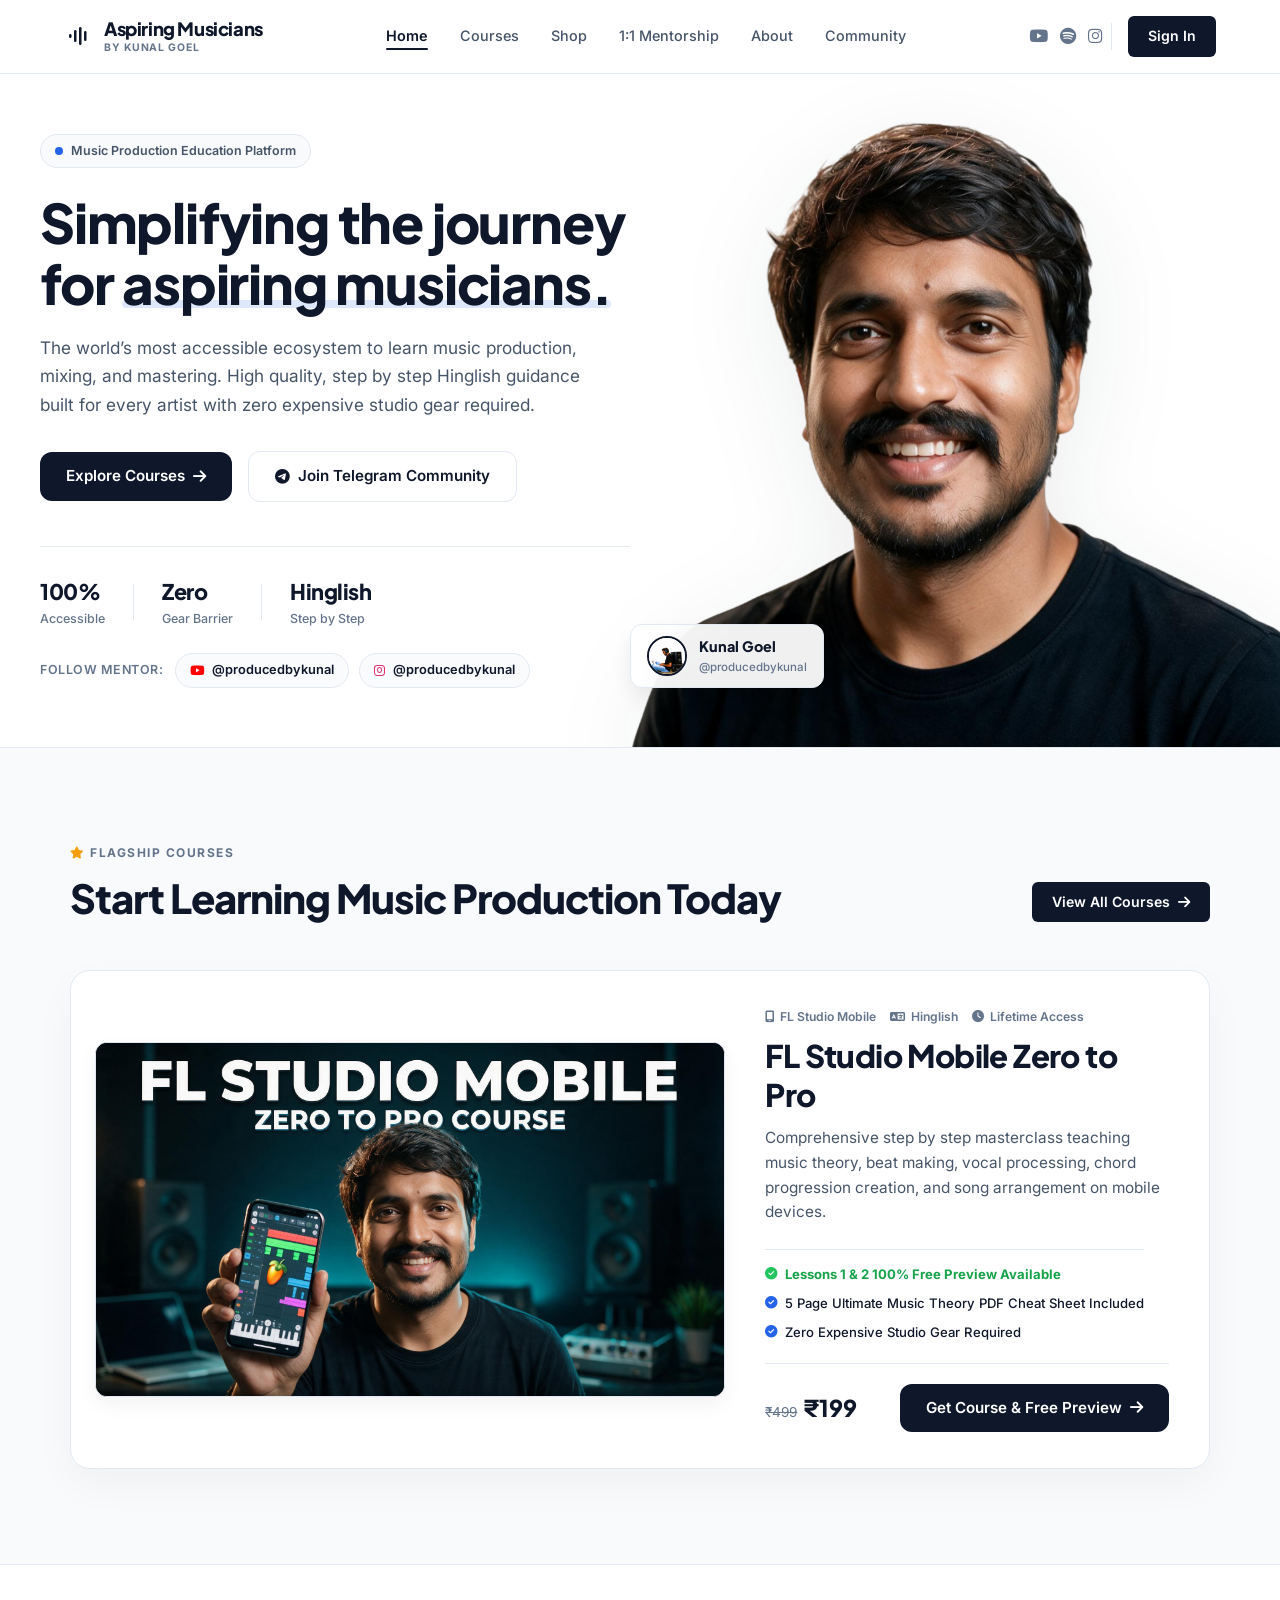
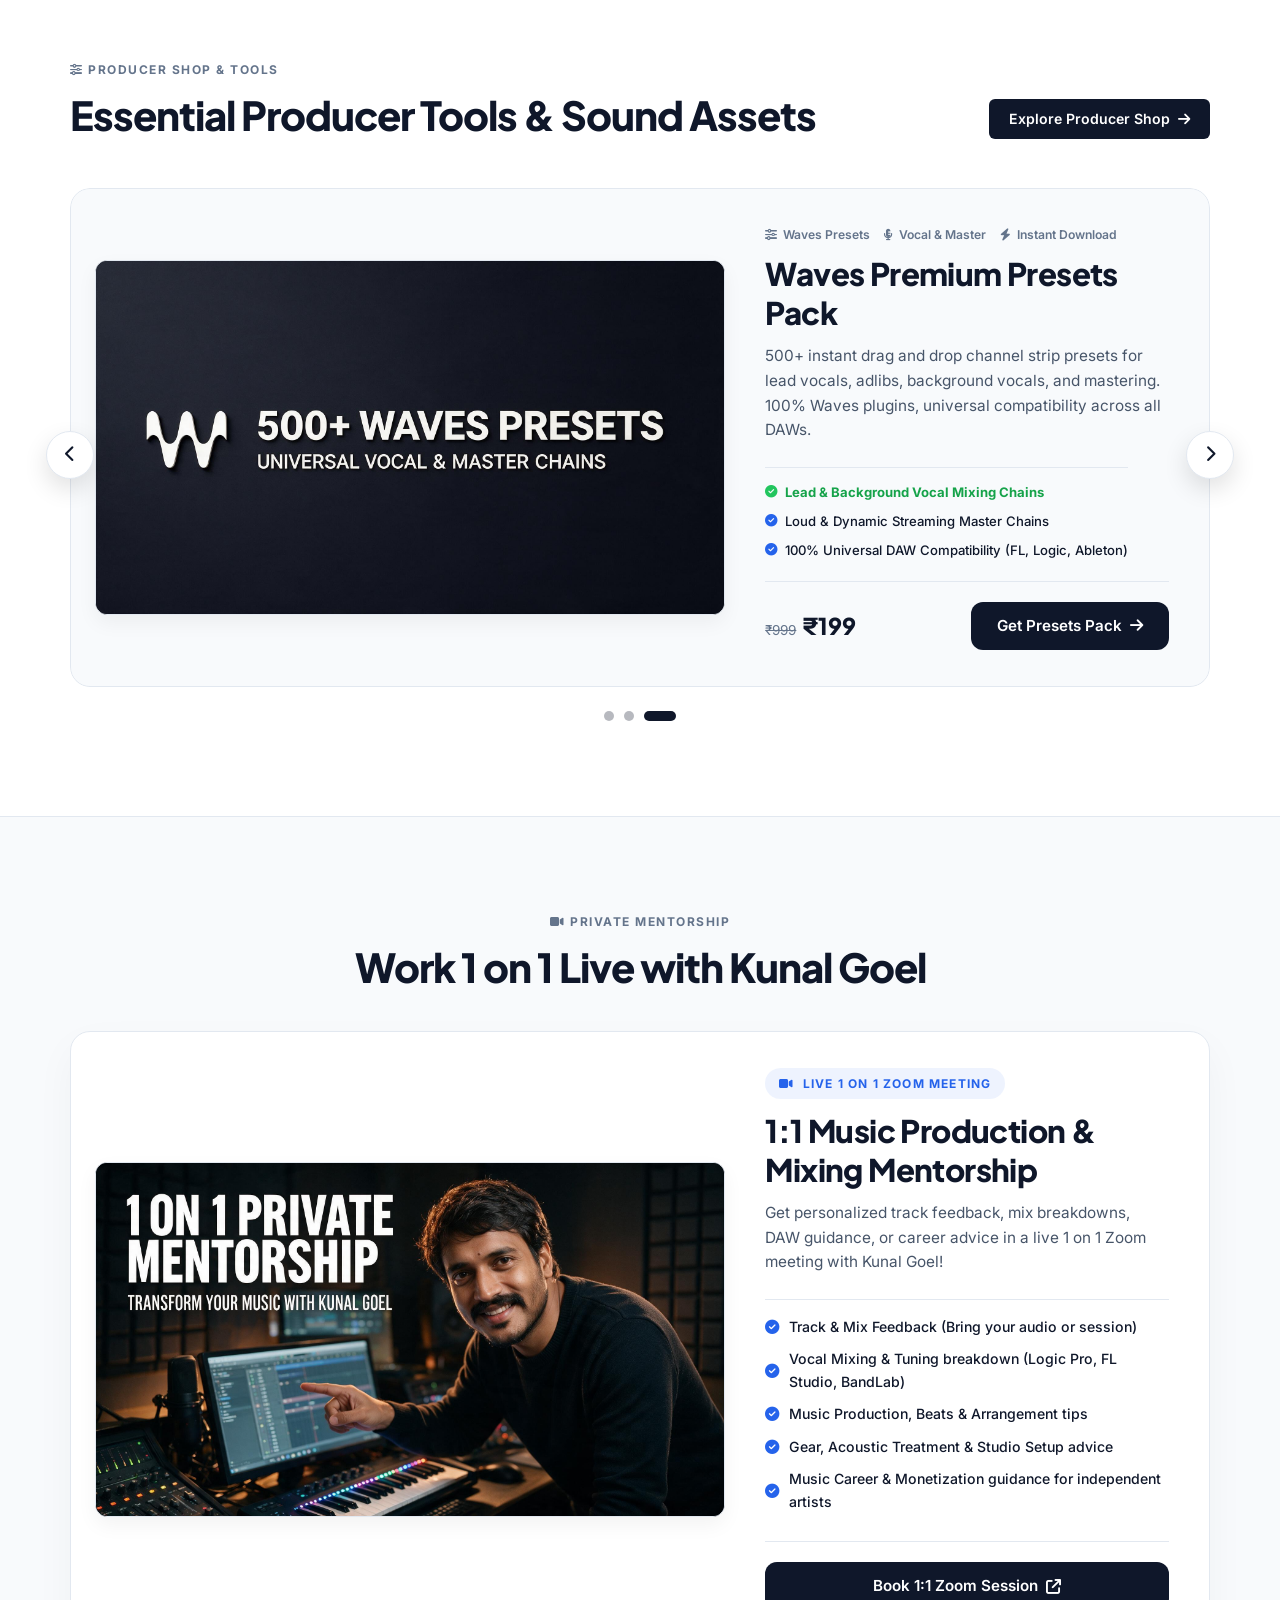
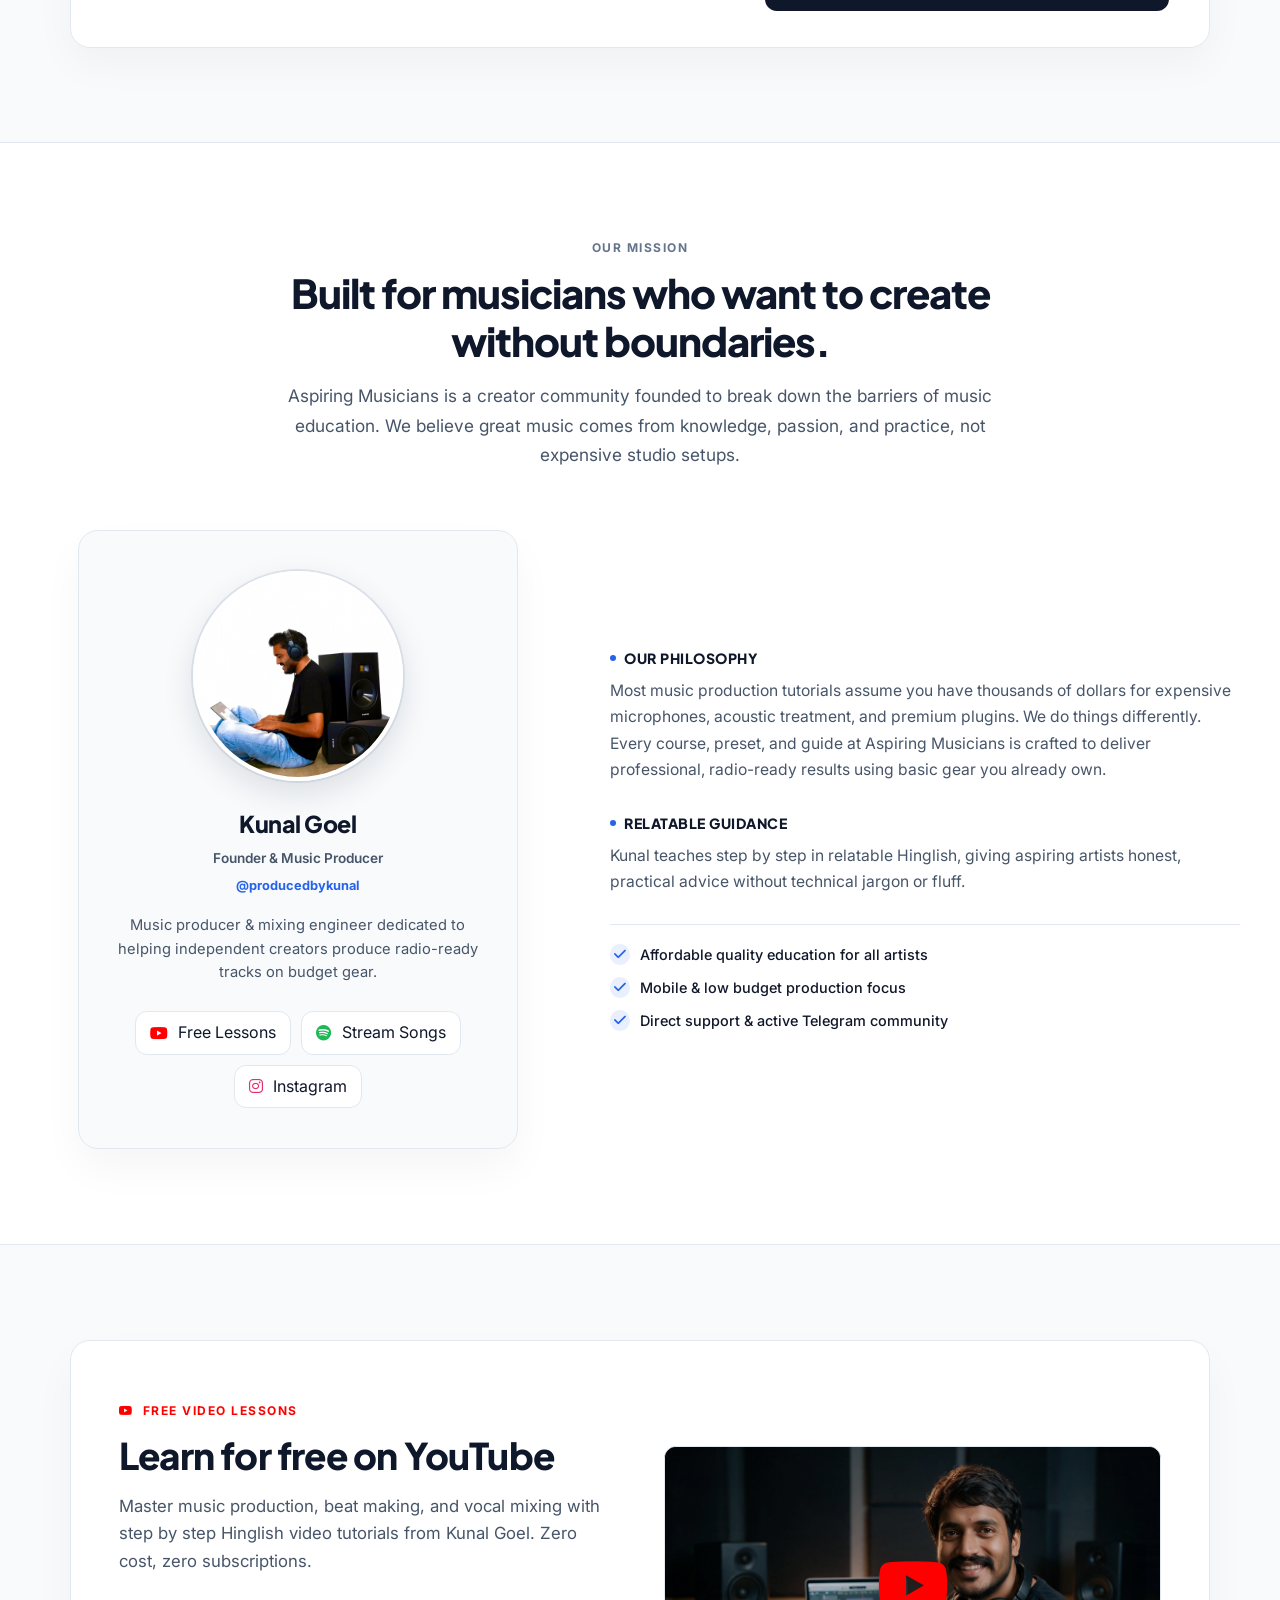
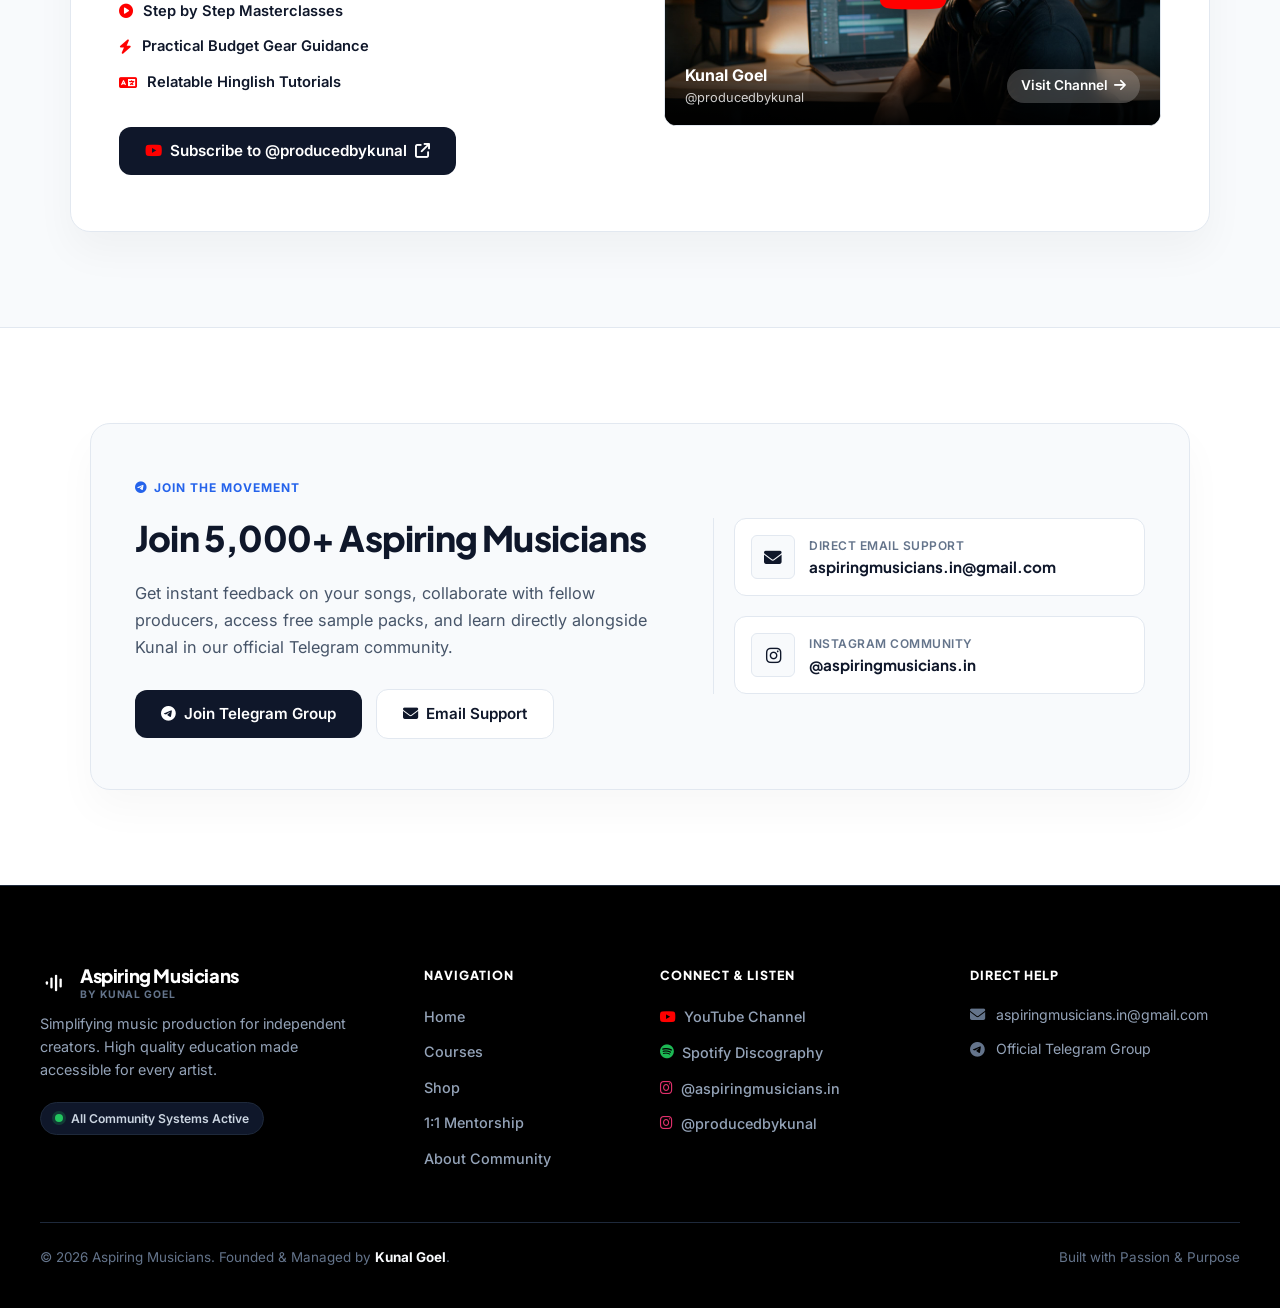
==== index.html @ 44fa461f "Onboarded new 3D digital product box cover for Logic Pro Premium Presets Pack" ====
<!DOCTYPE html>
<html lang="en">
<head>
    <meta charset="UTF-8">
    <meta name="viewport" content="width=device-width, initial-scale=1.0, maximum-scale=1.0, user-scalable=no">
    <title>Aspiring Musicians — By Kunal Goel</title>
    <meta name="description" content="Official platform for independent musicians, beatmakers, and producers. Master music production in Hinglish with Kunal Goel.">
    
    <!-- Google Fonts: Plus Jakarta Sans & Inter -->
    <link rel="preconnect" href="https://fonts.googleapis.com">
    <link rel="preconnect" href="https://fonts.gstatic.com" crossorigin>
    <link href="https://fonts.googleapis.com/css2?family=Inter:wght@400;500;600;700&family=Plus+Jakarta+Sans:wght@500;600;700;800&display=swap" rel="stylesheet">
    
    <!-- Font Awesome Icons -->
    <link rel="stylesheet" href="https://cdnjs.cloudflare.com/ajax/libs/font-awesome/6.5.1/css/all.min.css">
    
    <!-- Stylesheet -->
    <link rel="stylesheet" href="style.css?v=41">
</head>
<body class="minimal-light">

    <!-- MAIN NAVIGATION HEADER -->
    <header class="navbar-header" id="navbarHeader">
        <div class="navbar-container">
            
            <!-- Logo with Animated Audio Spectrum Soundwave -->
            <a href="/" class="brand-logo" title="Aspiring Musicians Homepage">
                <div class="logo-mark animated-wave">
                    <svg width="24" height="24" viewBox="0 0 24 24" fill="none" xmlns="http://www.w3.org/2000/svg">
                        <rect class="wave-bar bar-1" x="3" y="10" width="2.5" height="4" rx="1.2" fill="#0F172A"/>
                        <rect class="wave-bar bar-2" x="8" y="6" width="2.5" height="12" rx="1.2" fill="#0F172A"/>
                        <rect class="wave-bar bar-3" x="13" y="3" width="2.5" height="18" rx="1.2" fill="#0F172A"/>
                        <rect class="wave-bar bar-4" x="18" y="7" width="2.5" height="10" rx="1.2" fill="#0F172A"/>
                    </svg>
                </div>
                <div class="brand-text-group">
                    <span class="brand-name">Aspiring Musicians</span>
                    <span class="brand-byline">By Kunal Goel</span>
                </div>
            </a>

            <!-- Navigation Links -->
            <nav class="nav-menu">
                <ul class="nav-list">
                    <li class="nav-item"><a href="/" class="nav-link active" data-nav="home">Home</a></li>
                    <li class="nav-item"><a href="/courses.html" class="nav-link" data-nav="featured">Courses</a></li>
                    <li class="nav-item"><a href="/shop.html" class="nav-link" data-nav="shop">Shop</a></li>
                    <li class="nav-item"><a href="https://superprofile.bio/bookings/aspiringmusicians?sessionId=6a6f341c4c5b8300133c3c03" target="_blank" rel="noopener" class="nav-link" data-nav="mentorship">1:1 Mentorship</a></li>
                    <li class="nav-item"><a href="#about" class="nav-link" data-nav="about">About</a></li>
                    <li class="nav-item"><a href="#community" class="nav-link" data-nav="community">Community</a></li>
                </ul>
            </nav>

            <!-- Action Buttons -->
            <div class="header-actions">
                <div class="header-social-row">
                    <a href="https://youtube.com/@producedbykunal" target="_blank" rel="noopener" class="header-social-icon" title="Watch Free Lessons on YouTube"><i class="fa-brands fa-youtube"></i></a>
                    <a href="https://open.spotify.com" target="_blank" rel="noopener" class="header-social-icon" title="Listen on Spotify"><i class="fa-brands fa-spotify"></i></a>
                    <a href="https://www.instagram.com/producedbykunal" target="_blank" rel="noopener" class="header-social-icon" title="Follow @producedbykunal on Instagram"><i class="fa-brands fa-instagram"></i></a>
                </div>

                <a href="https://superprofile.bio/store/aspiringmusicians/signin" target="_blank" rel="noopener" class="btn btn-dark">Sign In</a>

                <!-- Mobile Hamburger Toggle -->
                <button class="mobile-toggle" id="mobileToggle" aria-label="Toggle Menu">
                    <span class="bar"></span>
                    <span class="bar"></span>
                </button>
            </div>

        </div>
    </header>

    <!-- MOBILE DRAWER OVERLAY -->
    <div class="mobile-drawer" id="mobileDrawer">
        <div class="drawer-header">
            <div class="brand-text-group">
                <span class="brand-name">Aspiring Musicians</span>
                <span class="brand-byline">By Kunal Goel</span>
            </div>
            <button class="drawer-close" id="closeDrawer" aria-label="Close Menu"><i class="fa-solid fa-xmark"></i></button>
        </div>
        <div class="drawer-social-top">
            <a href="https://youtube.com/@producedbykunal" target="_blank" rel="noopener" aria-label="YouTube"><i class="fa-brands fa-youtube youtube-red"></i></a>
            <a href="https://open.spotify.com" target="_blank" rel="noopener" aria-label="Spotify"><i class="fa-brands fa-spotify spotify-green"></i></a>
            <a href="https://www.instagram.com/producedbykunal" target="_blank" rel="noopener" aria-label="Instagram"><i class="fa-brands fa-instagram insta-purple"></i></a>
        </div>
        <ul class="drawer-list">
            <li><a href="/" class="drawer-link active">Home</a></li>
            <li><a href="/courses.html" class="drawer-link">Courses</a></li>
            <li><a href="/shop.html" class="drawer-link">Shop</a></li>
            <li><a href="https://superprofile.bio/bookings/aspiringmusicians?sessionId=6a6f341c4c5b8300133c3c03" target="_blank" rel="noopener" class="drawer-link">1:1 Mentorship</a></li>
            <li><a href="#about" class="drawer-link">About</a></li>
            <li><a href="#community" class="drawer-link">Community</a></li>
        </ul>
        <div class="drawer-footer">
            <a href="https://superprofile.bio/store/aspiringmusicians/signin" target="_blank" rel="noopener" class="btn btn-dark w-full">Sign In</a>
        </div>
    </div>

    <!-- SECTION 1: HERO SECTION -->
    <section class="hero-section" id="home">
        <div class="hero-container">
            
            <!-- Left Hero Column: Text & CTAs -->
            <div class="hero-content reveal-on-scroll">
                <div class="hero-pill-badge">
                    <span class="pulse-dot"></span>
                    <span>Music Production Education Platform</span>
                </div>
                
                <h1 class="hero-title">
                    Simplifying the journey for <span class="highlight-text">aspiring musicians.</span>
                </h1>

                <p class="hero-subtitle">
                    The world’s most accessible ecosystem to learn music production, mixing, and mastering. High quality, step by step Hinglish guidance built for every artist with zero expensive studio gear required.
                </p>

                <div class="hero-actions">
                    <a href="/courses.html" class="btn btn-dark btn-lg btn-glow">
                        <span>Explore Courses</span>
                        <i class="fa-solid fa-arrow-right"></i>
                    </a>
                    <a href="https://t.me/+zEgSM4P5UtwzZGJl" target="_blank" rel="noopener" class="btn btn-outline btn-lg">
                        <i class="fa-brands fa-telegram"></i>
                        <span>Join Telegram Community</span>
                    </a>
                </div>

                <!-- Live Ecosystem Stats -->
                <div class="hero-stats">
                    <div class="stat-item">
                        <span class="stat-number">100%</span>
                        <span class="stat-label">Accessible</span>
                    </div>
                    <div class="stat-divider"></div>
                    <div class="stat-item">
                        <span class="stat-number">Zero</span>
                        <span class="stat-label">Gear Barrier</span>
                    </div>
                    <div class="stat-divider"></div>
                    <div class="stat-item">
                        <span class="stat-number">Hinglish</span>
                        <span class="stat-label">Step by Step</span>
                    </div>
                </div>

                <!-- Quick Social Handles Bar -->
                <div class="hero-social-bar">
                    <span class="social-bar-label">Follow Mentor:</span>
                    <div class="social-chips-group">
                        <a href="https://youtube.com/@producedbykunal" target="_blank" rel="noopener" class="social-chip">
                            <i class="fa-brands fa-youtube youtube-red"></i>
                            <span>@producedbykunal</span>
                        </a>
                        <a href="https://www.instagram.com/producedbykunal" target="_blank" rel="noopener" class="social-chip">
                            <i class="fa-brands fa-instagram insta-purple"></i>
                            <span>@producedbykunal</span>
                        </a>
                    </div>
                </div>
            </div>

            <!-- Right Hero Visual Column: Kunal Studio Portrait Cutout -->
            <div class="hero-visual reveal-on-scroll reveal-delay-1">
                <div class="hero-character-cutout-container">
                    <img src="Assets/Kunal New Cutout.png" alt="Kunal Goel — Music Producer & Mentor" class="hero-character-img">

                    <!-- Floating Glassmorphism Mentor Badge Box -->
                    <a href="https://www.instagram.com/producedbykunal" target="_blank" rel="noopener" class="hero-cutout-badge">
                        <div class="badge-avatar">
                            <img src="Assets/Kunal Studio Laptop Speakers.jpg" alt="Kunal Goel — Music Producer & Mentor">
                        </div>
                        <div class="badge-text">
                            <span class="badge-name">Kunal Goel</span>
                            <span class="badge-role">@producedbykunal</span>
                        </div>
                    </a>
                </div>
            </div>

        </div>
    </section>

    <!-- SECTION 2: FLAGSHIP COURSES SHOWCASE -->
    <section class="featured-course-section" id="featured">
        <div class="featured-course-container">
            <div class="featured-course-header-row reveal-on-scroll">
                <div class="header-text-group">
                    <span class="section-tag-minimal"><i class="fa-solid fa-star text-gold"></i> FLAGSHIP COURSES</span>
                    <h2 class="section-title-minimal">Start Learning Music Production Today</h2>
                </div>
                <a href="/courses.html" class="btn btn-dark">
                    <span>View All Courses</span>
                    <i class="fa-solid fa-arrow-right"></i>
                </a>
            </div>

            <!-- Full Widescreen 2-Column Split Card (1140px, Zero Side Space) -->
            <div class="split-feature-card reveal-on-scroll reveal-delay-1">
                
                <!-- Left Column: Framed 16:9 Cover Image -->
                <div class="split-card-media-wrapper">
                    <div class="split-card-media">
                        <img src="Assets/FL Studio Mobile Zero to Pro Course Cover.jpg" alt="FL Studio Mobile Zero to Pro Masterclass" class="split-media-img">
                    </div>
                </div>

                <!-- Right Column: Course Details & Action -->
                <div class="split-card-content">
                    <div class="course-meta-row">
                        <span class="meta-tag"><i class="fa-solid fa-mobile-screen"></i> FL Studio Mobile</span>
                        <span class="meta-tag"><i class="fa-solid fa-language"></i> Hinglish</span>
                        <span class="meta-tag"><i class="fa-solid fa-clock"></i> Lifetime Access</span>
                    </div>

                    <h3 class="split-card-title">FL Studio Mobile Zero to Pro</h3>
                    <p class="split-card-desc">
                        Comprehensive step by step masterclass teaching music theory, beat making, vocal processing, chord progression creation, and song arrangement on mobile devices.
                    </p>

                    <div class="course-features-list">
                        <div class="feature-item highlight-feature"><i class="fa-solid fa-circle-check"></i> <span>Lessons 1 & 2 100% Free Preview Available</span></div>
                        <div class="feature-item"><i class="fa-solid fa-circle-check"></i> <span>5 Page Ultimate Music Theory PDF Cheat Sheet Included</span></div>
                        <div class="feature-item"><i class="fa-solid fa-circle-check"></i> <span>Zero Expensive Studio Gear Required</span></div>
                    </div>

                    <div class="split-card-footer">
                        <div class="price-group">
                            <span class="original-price">₹499</span>
                            <span class="current-price">₹199</span>
                        </div>
                        <a href="https://superprofile.bio/course/flstudiomobilezerotopro" target="_blank" rel="noopener" class="btn btn-dark btn-lg">
                            <span>Get Course & Free Preview</span>
                            <i class="fa-solid fa-arrow-right"></i>
                        </a>
                    </div>
                </div>

            </div>
        </div>
    </section>

    <!-- SECTION 2.5: FEATURED PRODUCER PACK SHOWCASE -->
    <section class="featured-course-section" id="presets-pack" style="background-color: var(--bg-main); border-top: none; border-bottom: none;">
        <div class="featured-course-container">
            <div class="featured-course-header-row reveal-on-scroll">
                <div class="header-text-group">
                    <span class="section-tag-minimal"><i class="fa-solid fa-sliders"></i> PRODUCER SHOP & TOOLS</span>
                    <h2 class="section-title-minimal">Essential Producer Tools & Sound Assets</h2>
                </div>
                <a href="/shop.html" class="btn btn-dark">
                    <span>Explore Producer Shop</span>
                    <i class="fa-solid fa-arrow-right"></i>
                </a>
            </div>

            <!-- PRODUCER PACKS INTERACTIVE CAROUSEL -->
            <div class="producer-carousel-wrapper reveal-on-scroll" id="producerCarouselWrapper">
                
                <!-- Left & Right Arrow Navigation Controls -->
                <button type="button" class="carousel-arrow carousel-arrow-left" id="carouselPrevBtn" aria-label="Previous Slide">
                    <i class="fa-solid fa-chevron-left"></i>
                </button>
                <button type="button" class="carousel-arrow carousel-arrow-right" id="carouselNextBtn" aria-label="Next Slide">
                    <i class="fa-solid fa-chevron-right"></i>
                </button>

                <!-- Track Container -->
                <div class="producer-carousel-track-container" id="carouselTrackContainer">
                    <div class="producer-carousel-track" id="producerCarouselTrack">
                        
                        <!-- Slide 1: FL Studio Premium Presets Pack -->
                        <div class="carousel-slide" data-slide-index="0">
                            <div class="split-feature-card">
                                
                                <!-- Left Column: Framed 16:9 Cover Image -->
                                <div class="split-card-media-wrapper">
                                    <div class="split-card-media">
                                        <img src="Assets/FL Studio Premium Presets Pack Cover.jpg?v=2" alt="FL Studio Premium Presets Pack (500+ Stock Plugins Presets)" class="split-media-img">
                                    </div>
                                </div>

                                <!-- Right Column: Product Details & Action -->
                                <div class="split-card-content">
                                    <div class="course-meta-row">
                                        <span class="meta-tag"><i class="fa-solid fa-sliders"></i> FL Studio</span>
                                        <span class="meta-tag"><i class="fa-solid fa-microphone-lines"></i> Vocal & Master</span>
                                        <span class="meta-tag"><i class="fa-solid fa-bolt"></i> Instant Download</span>
                                    </div>

                                    <h3 class="split-card-title">FL Studio Premium Presets Pack</h3>
                                    <p class="split-card-desc">
                                        500+ instant drag and drop channel strip presets for lead vocals, adlibs, background vocals, and mastering. 100% stock plugins only, zero expensive third party VSTs required.
                                    </p>

                                    <div class="course-features-list">
                                        <div class="feature-item highlight-feature"><i class="fa-solid fa-circle-check"></i> <span>Lead & Background Vocal Mixing Chains</span></div>
                                        <div class="feature-item"><i class="fa-solid fa-circle-check"></i> <span>Loud & Dynamic Streaming Master Chains</span></div>
                                        <div class="feature-item"><i class="fa-solid fa-circle-check"></i> <span>100% Stock FL Studio Plugins Only</span></div>
                                    </div>

                                    <div class="split-card-footer">
                                        <div class="price-group">
                                            <span class="original-price">₹999</span>
                                            <span class="current-price">₹199</span>
                                        </div>
                                        <a href="https://superprofile.bio/vp/flstudiopremiumpresetspack" target="_blank" rel="noopener" class="btn btn-dark btn-lg">
                                            <span>Get Presets Pack</span>
                                            <i class="fa-solid fa-arrow-right"></i>
                                        </a>
                                    </div>
                                </div>

                            </div>
                        </div>

                        <!-- Slide 2: Logic Pro Premium Presets Pack -->
                        <div class="carousel-slide" data-slide-index="1">
                            <div class="split-feature-card">
                                
                                <!-- Left Column: Framed 16:9 Cover Image -->
                                <div class="split-card-media-wrapper">
                                    <div class="split-card-media">
                                        <img src="Assets/Logic Pro Premium Presets Pack Cover.jpg?v=2" alt="Logic Pro Premium Presets Pack (1500+ Stock Plugins Presets)" class="split-media-img">
                                    </div>
                                </div>

                                <!-- Right Column: Product Details & Action -->
                                <div class="split-card-content">
                                    <div class="course-meta-row">
                                        <span class="meta-tag"><i class="fa-solid fa-sliders"></i> Logic Pro</span>
                                        <span class="meta-tag"><i class="fa-solid fa-microphone-lines"></i> Vocal & Master</span>
                                        <span class="meta-tag"><i class="fa-solid fa-bolt"></i> Instant Download</span>
                                    </div>

                                    <h3 class="split-card-title">Logic Pro Premium Presets Pack</h3>
                                    <p class="split-card-desc">
                                        1500+ instant drag and drop channel strip presets for lead vocals, adlibs, background vocals, and mastering. 100% stock plugins only, zero expensive third party VSTs required.
                                    </p>

                                    <div class="course-features-list">
                                        <div class="feature-item highlight-feature"><i class="fa-solid fa-circle-check"></i> <span>Lead & Background Vocal Mixing Chains</span></div>
                                        <div class="feature-item"><i class="fa-solid fa-circle-check"></i> <span>Loud & Dynamic Streaming Master Chains</span></div>
                                        <div class="feature-item"><i class="fa-solid fa-circle-check"></i> <span>100% Stock Logic Pro Plugins Only</span></div>
                                    </div>

                                    <div class="split-card-footer">
                                        <div class="price-group">
                                            <span class="original-price">₹999</span>
                                            <span class="current-price">₹199</span>
                                        </div>
                                        <a href="https://superprofile.bio/vp/logicpropremiumpresetspack" target="_blank" rel="noopener" class="btn btn-dark btn-lg">
                                            <span>Get Presets Pack</span>
                                            <i class="fa-solid fa-arrow-right"></i>
                                        </a>
                                    </div>
                                </div>

                            </div>
                        </div>

                        <!-- Slide 3: Waves Premium Presets Pack -->
                        <div class="carousel-slide" data-slide-index="2">
                            <div class="split-feature-card">
                                
                                <!-- Left Column: Framed 16:9 Cover Image -->
                                <div class="split-card-media-wrapper">
                                    <div class="split-card-media">
                                        <img src="Assets/Waves Premium Presets Pack Cover.jpg" alt="Waves Premium Presets Pack (500+ Waves Plugins Presets)" class="split-media-img">
                                    </div>
                                </div>

                                <!-- Right Column: Product Details & Action -->
                                <div class="split-card-content">
                                    <div class="course-meta-row">
                                        <span class="meta-tag"><i class="fa-solid fa-sliders"></i> Waves Presets</span>
                                        <span class="meta-tag"><i class="fa-solid fa-microphone-lines"></i> Vocal & Master</span>
                                        <span class="meta-tag"><i class="fa-solid fa-bolt"></i> Instant Download</span>
                                    </div>

                                    <h3 class="split-card-title">Waves Premium Presets Pack</h3>
                                    <p class="split-card-desc">
                                        500+ instant drag and drop channel strip presets for lead vocals, adlibs, background vocals, and mastering. 100% Waves plugins, universal compatibility across all DAWs.
                                    </p>

                                    <div class="course-features-list">
                                        <div class="feature-item highlight-feature"><i class="fa-solid fa-circle-check"></i> <span>Lead & Background Vocal Mixing Chains</span></div>
                                        <div class="feature-item"><i class="fa-solid fa-circle-check"></i> <span>Loud & Dynamic Streaming Master Chains</span></div>
                                        <div class="feature-item"><i class="fa-solid fa-circle-check"></i> <span>100% Universal DAW Compatibility (FL, Logic, Ableton)</span></div>
                                    </div>

                                    <div class="split-card-footer">
                                        <div class="price-group">
                                            <span class="original-price">₹999</span>
                                            <span class="current-price">₹199</span>
                                        </div>
                                        <a href="https://superprofile.bio/vp/wavespremiumpresetspack" target="_blank" rel="noopener" class="btn btn-dark btn-lg">
                                            <span>Get Presets Pack</span>
                                            <i class="fa-solid fa-arrow-right"></i>
                                        </a>
                                    </div>
                                </div>

                            </div>
                        </div>

                    </div>
                </div>

                <!-- Carousel Dots Navigation -->
                <div class="carousel-dots-wrapper" id="carouselDotsWrapper"></div>

            </div>
        </div>
    </section>

    <!-- SECTION 3: DEDICATED 1:1 MENTORSHIP SHOWCASE -->
    <section class="mentorship-section-home" id="mentorship">
        <div class="mentorship-container-home">
            
            <div class="mentorship-section-header reveal-on-scroll">
                <span class="section-tag-minimal"><i class="fa-solid fa-video"></i> PRIVATE MENTORSHIP</span>
                <h2 class="section-title-minimal">Work 1 on 1 Live with Kunal Goel</h2>
            </div>

            <!-- Full Widescreen 2-Column Split Card (1140px, Zero Side Space) -->
            <div class="split-feature-card reveal-on-scroll reveal-delay-1">
                
                <!-- Left Column: Framed 16:9 Mentorship Cover Image -->
                <div class="split-card-media-wrapper">
                    <div class="split-card-media">
                        <img src="Assets/Kunal Mentorship Session Cover.jpg" alt="1:1 Music Production & Mixing Mentorship with Kunal Goel" class="split-media-img">
                    </div>
                </div>

                <!-- Right Column: Mentorship Details & Action -->
                <div class="split-card-content">
                    <div class="mentorship-meta-row">
                        <span class="mentorship-badge"><i class="fa-solid fa-video"></i> LIVE 1 ON 1 ZOOM MEETING</span>
                    </div>

                    <h3 class="split-card-title">1:1 Music Production & Mixing Mentorship</h3>
                    <p class="split-card-desc">
                        Get personalized track feedback, mix breakdowns, DAW guidance, or career advice in a live 1 on 1 Zoom meeting with Kunal Goel!
                    </p>

                    <div class="mentorship-bullets-list">
                        <div class="m-bullet-item"><i class="fa-solid fa-circle-check"></i> <span>Track & Mix Feedback (Bring your audio or session)</span></div>
                        <div class="m-bullet-item"><i class="fa-solid fa-circle-check"></i> <span>Vocal Mixing & Tuning breakdown (Logic Pro, FL Studio, BandLab)</span></div>
                        <div class="m-bullet-item"><i class="fa-solid fa-circle-check"></i> <span>Music Production, Beats & Arrangement tips</span></div>
                        <div class="m-bullet-item"><i class="fa-solid fa-circle-check"></i> <span>Gear, Acoustic Treatment & Studio Setup advice</span></div>
                        <div class="m-bullet-item"><i class="fa-solid fa-circle-check"></i> <span>Music Career & Monetization guidance for independent artists</span></div>
                    </div>

                    <div class="split-card-footer">
                        <a href="https://superprofile.bio/bookings/aspiringmusicians?sessionId=6a6f341c4c5b8300133c3c03" target="_blank" rel="noopener" class="btn btn-dark btn-lg btn-glow w-full">
                            <span>Book 1:1 Zoom Session</span>
                            <i class="fa-solid fa-arrow-up-right-from-square"></i>
                        </a>
                    </div>
                </div>

            </div>

        </div>
    </section>

    <!-- SECTION 4: ABOUT & MENTOR PROFILE SECTION -->
    <section class="about-section-minimal" id="about">
        <div class="about-container-minimal">
            
            <!-- Section Header -->
            <div class="about-header-minimal reveal-on-scroll">
                <span class="section-tag-minimal">OUR MISSION</span>
                <h2 class="section-title-minimal">Built for musicians who want to create without boundaries.</h2>
                <p class="section-desc-minimal">
                    Aspiring Musicians is a creator community founded to break down the barriers of music education. 
                    We believe great music comes from knowledge, passion, and practice, not expensive studio setups.
                </p>
            </div>

            <!-- 2-Column Split Layout: Circular Profile Card (Left) & Philosophy/Values (Right) -->
            <div class="about-grid-minimal">
                
                <!-- Left: Circular Mentor Profile Card -->
                <div class="about-visual-frame reveal-on-scroll reveal-delay-1">
                    <div class="mentor-profile-card">
                        
                        <!-- Circular Image Wrapper -->
                        <div class="profile-circle-avatar">
                            <img src="Assets/Kunal Studio Laptop Speakers.jpg" alt="Kunal Goel — Music Producer & Mentor" class="profile-circle-img">
                        </div>

                        <!-- Mentor Information Below Circle -->
                        <div class="profile-info-group">
                            <h3 class="profile-name">Kunal Goel</h3>
                            <span class="profile-title">Founder & Music Producer</span>
                            <a href="https://www.instagram.com/producedbykunal" target="_blank" rel="noopener" class="profile-handle">@producedbykunal</a>
                            
                            <p class="profile-bio-snippet">
                                Music producer & mixing engineer dedicated to helping independent creators produce radio-ready tracks on budget gear.
                            </p>

                            <!-- Social Ecosystem Quick Chips -->
                            <div class="profile-social-pills">
                                <a href="https://youtube.com/@producedbykunal" target="_blank" rel="noopener" class="eco-chip" title="YouTube">
                                    <i class="fa-brands fa-youtube youtube-red"></i>
                                    <span>Free Lessons</span>
                                </a>
                                <a href="https://open.spotify.com" target="_blank" rel="noopener" class="eco-chip" title="Spotify">
                                    <i class="fa-brands fa-spotify spotify-green"></i>
                                    <span>Stream Songs</span>
                                </a>
                                <a href="https://www.instagram.com/producedbykunal" target="_blank" rel="noopener" class="eco-chip" title="Instagram">
                                    <i class="fa-brands fa-instagram insta-purple"></i>
                                    <span>Instagram</span>
                                </a>
                            </div>
                        </div>

                    </div>
                </div>

                <!-- Right Content: Philosophy & Core Values -->
                <div class="about-details-minimal reveal-on-scroll reveal-delay-2">
                    
                    <!-- Story Block 1: Our Philosophy -->
                    <div class="minimal-story-block">
                        <div class="block-label">
                            <span class="block-dot"></span>
                            <span>Our Philosophy</span>
                        </div>
                        <p class="block-text">
                            Most music production tutorials assume you have thousands of dollars for expensive microphones, acoustic treatment, and premium plugins. 
                            We do things differently. Every course, preset, and guide at Aspiring Musicians is crafted to deliver professional, radio-ready results using basic gear you already own.
                        </p>
                    </div>

                    <!-- Story Block 2: Relatable Guidance -->
                    <div class="minimal-story-block">
                        <div class="block-label">
                            <span class="block-dot"></span>
                            <span>Relatable Guidance</span>
                        </div>
                        <p class="block-text">
                            Kunal teaches step by step in relatable Hinglish, giving aspiring artists honest, practical advice without technical jargon or fluff.
                        </p>
                    </div>

                    <!-- Minimalist Value Check Bullets -->
                    <div class="minimal-value-list">
                        <div class="value-chip">
                            <i class="fa-solid fa-check"></i>
                            <span>Affordable quality education for all artists</span>
                        </div>
                        <div class="value-chip">
                            <i class="fa-solid fa-check"></i>
                            <span>Mobile & low budget production focus</span>
                        </div>
                        <div class="value-chip">
                            <i class="fa-solid fa-check"></i>
                            <span>Direct support & active Telegram community</span>
                        </div>
                    </div>

                </div>

            </div>

    </section>

    <!-- SECTION 5.5: LEARN FOR FREE ON YOUTUBE SHOWCASE -->
    <section class="youtube-showcase-section" id="youtube-free">
        <div class="youtube-showcase-container">
            <div class="youtube-card reveal-on-scroll">
                <div class="youtube-card-content">
                    <span class="youtube-tag"><i class="fa-brands fa-youtube youtube-red"></i> FREE VIDEO LESSONS</span>
                    <h2 class="youtube-title">Learn for free on YouTube</h2>
                    <p class="youtube-desc">
                        Master music production, beat making, and vocal mixing with step by step Hinglish video tutorials from Kunal Goel. Zero cost, zero subscriptions.
                    </p>
                    
                    <div class="youtube-badges-row">
                        <div class="yt-badge-chip">
                            <i class="fa-solid fa-circle-play"></i>
                            <span>Step by Step Masterclasses</span>
                        </div>
                        <div class="yt-badge-chip">
                            <i class="fa-solid fa-bolt"></i>
                            <span>Practical Budget Gear Guidance</span>
                        </div>
                        <div class="yt-badge-chip">
                            <i class="fa-solid fa-language"></i>
                            <span>Relatable Hinglish Tutorials</span>
                        </div>
                    </div>

                    <div class="youtube-actions">
                        <a href="https://youtube.com/@producedbykunal" target="_blank" rel="noopener" class="btn btn-dark btn-lg btn-glow">
                            <i class="fa-brands fa-youtube youtube-red"></i>
                            <span>Subscribe to @producedbykunal</span>
                            <i class="fa-solid fa-arrow-up-right-from-square"></i>
                        </a>
                    </div>
                </div>

                <div class="youtube-media-frame">
                    <a href="https://youtube.com/@producedbykunal" target="_blank" rel="noopener" class="youtube-banner-link" title="Watch Free Lessons on YouTube">
                        <div class="youtube-preview-box">
                            <div class="yt-play-button-overlay">
                                <i class="fa-brands fa-youtube"></i>
                            </div>
                            <img src="Assets/YouTube Section Cover.jpg" alt="Learn Music Production for Free on YouTube with Kunal Goel" class="youtube-preview-img">
                            <div class="youtube-channel-bar">
                                <div class="channel-info">
                                    <span class="channel-name">Kunal Goel</span>
                                    <span class="channel-handle">@producedbykunal</span>
                                </div>
                                <span class="visit-btn">Visit Channel <i class="fa-solid fa-arrow-right"></i></span>
                            </div>
                        </div>
                    </a>
                </div>
            </div>
        </div>
    </section>

    <!-- SECTION 6: COMMUNITY SECTION (DEDICATED TELEGRAM SECTION) -->
    <section class="community-section" id="community">
        <div class="community-container">
            
            <div class="community-card reveal-on-scroll">
                <div class="community-content">
                    <span class="community-tag"><i class="fa-brands fa-telegram"></i> JOIN THE MOVEMENT</span>
                    <h2>Join 5,000+ Aspiring Musicians</h2>
                    <p>
                        Get instant feedback on your songs, collaborate with fellow producers, access free sample packs, 
                        and learn directly alongside Kunal in our official Telegram community.
                    </p>

                    <div class="community-actions">
                        <a href="https://t.me/+zEgSM4P5UtwzZGJl" target="_blank" rel="noopener" class="btn btn-dark btn-lg">
                            <i class="fa-brands fa-telegram"></i>
                            <span>Join Telegram Group</span>
                        </a>
                        <a href="mailto:aspiringmusicians.in@gmail.com" class="btn btn-outline btn-lg">
                            <i class="fa-solid fa-envelope"></i>
                            <span>Email Support</span>
                        </a>
                    </div>
                </div>

                <div class="community-contact-info">
                    <a href="mailto:aspiringmusicians.in@gmail.com" class="contact-box">
                        <div class="contact-icon"><i class="fa-solid fa-envelope"></i></div>
                        <div class="contact-details">
                            <span class="contact-label">Direct Email Support</span>
                            <span class="contact-val">aspiringmusicians.in@gmail.com</span>
                        </div>
                    </a>

                    <a href="https://www.instagram.com/aspiringmusicians.in" target="_blank" rel="noopener" class="contact-box">
                        <div class="contact-icon"><i class="fa-brands fa-instagram"></i></div>
                        <div class="contact-details">
                            <span class="contact-label">Instagram Community</span>
                            <span class="contact-val">@aspiringmusicians.in</span>
                        </div>
                    </a>
                </div>
            </div>

        </div>
    </section>

    <!-- SECTION 7: REDESIGNED HIGH END MINIMALIST FOOTER -->
    <footer class="footer-pro">
        <div class="footer-pro-container">
            
            <!-- Top Footer 4 Column Grid -->
            <div class="footer-grid">
                
                <!-- Col 1: Brand & Byline -->
                <div class="footer-col brand-col">
                    <a href="/" class="brand-logo footer-logo">
                        <div class="logo-mark animated-wave">
                            <svg width="22" height="22" viewBox="0 0 24 24" fill="none" xmlns="http://www.w3.org/2000/svg">
                                <rect class="wave-bar bar-1" x="3" y="10" width="2.5" height="4" rx="1.2" fill="#0F172A"/>
                                <rect class="wave-bar bar-2" x="8" y="6" width="2.5" height="12" rx="1.2" fill="#0F172A"/>
                                <rect class="wave-bar bar-3" x="13" y="3" width="2.5" height="18" rx="1.2" fill="#0F172A"/>
                                <rect class="wave-bar bar-4" x="18" y="7" width="2.5" height="10" rx="1.2" fill="#0F172A"/>
                            </svg>
                        </div>
                        <div class="brand-text-group">
                            <span class="brand-name">Aspiring Musicians</span>
                            <span class="brand-byline">By Kunal Goel</span>
                        </div>
                    </a>

                    <p class="footer-tagline">
                        Simplifying music production for independent creators. High quality education made accessible for every artist.
                    </p>

                    <div class="system-status-chip">
                        <span class="status-dot"></span>
                        <span>All Community Systems Active</span>
                    </div>
                </div>

                <!-- Col 2: Navigation Links -->
                <div class="footer-col">
                    <h4 class="footer-heading">Navigation</h4>
                    <ul class="footer-nav-list">
                        <li><a href="/">Home</a></li>
                        <li><a href="/courses.html">Courses</a></li>
                        <li><a href="/shop.html">Shop</a></li>
                        <li><a href="https://superprofile.bio/bookings/aspiringmusicians?sessionId=6a6f341c4c5b8300133c3c03" target="_blank" rel="noopener">1:1 Mentorship</a></li>
                        <li><a href="#about">About Community</a></li>
                    </ul>
                </div>

                <!-- Col 3: Ecosystem & Music -->
                <div class="footer-col">
                    <h4 class="footer-heading">Connect & Listen</h4>
                    <ul class="footer-nav-list">
                        <li><a href="https://youtube.com/@producedbykunal" target="_blank" rel="noopener"><i class="fa-brands fa-youtube youtube-red"></i> YouTube Channel</a></li>
                        <li><a href="https://open.spotify.com" target="_blank" rel="noopener"><i class="fa-brands fa-spotify spotify-green"></i> Spotify Discography</a></li>
                        <li><a href="https://www.instagram.com/aspiringmusicians.in" target="_blank" rel="noopener"><i class="fa-brands fa-instagram insta-purple"></i> @aspiringmusicians.in</a></li>
                        <li><a href="https://www.instagram.com/producedbykunal" target="_blank" rel="noopener"><i class="fa-brands fa-instagram insta-purple"></i> @producedbykunal</a></li>
                    </ul>
                </div>

                <!-- Col 4: Direct Support -->
                <div class="footer-col">
                    <h4 class="footer-heading">Direct Help</h4>
                    <ul class="footer-contact-list">
                        <li>
                            <i class="fa-solid fa-envelope"></i>
                            <a href="mailto:aspiringmusicians.in@gmail.com">aspiringmusicians.in@gmail.com</a>
                        </li>
                        <li>
                            <i class="fa-brands fa-telegram"></i>
                            <a href="https://t.me/+zEgSM4P5UtwzZGJl" target="_blank" rel="noopener">Official Telegram Group</a>
                        </li>
                    </ul>
                </div>

            </div>

            <!-- Bottom Copyright Bar -->
            <div class="footer-bottom-bar">
                <div class="copyright-text">
                    &copy; 2026 Aspiring Musicians. Founded & Managed by <strong>Kunal Goel</strong>.
                </div>
                <div class="footer-bottom-right">
                    <span>Built with Passion & Purpose</span>
                </div>
            </div>

        </div>
    </footer>

    <script src="app.js?v=2"></script>
</body>
</html>
---- style.css ----
/* ==========================================================================
   AspiringMusicians.in — Master Minimalist CSS (Catalog, Search & Filtering)
   ========================================================================== */

:root {
    --bg-main: #FFFFFF;
    --bg-subtle: #F8FAFC;
    --bg-card: #FAFBFD;

    --border-color: #E2E8F0;
    --border-dark: #0F172A;

    --text-primary: #0F172A;
    --text-secondary: #475569;
    --text-muted: #64748B;

    --accent-blue: #2563EB;
    
    --font-heading: 'Plus Jakarta Sans', -apple-system, BlinkMacSystemFont, sans-serif;
    --font-body: 'Inter', -apple-system, BlinkMacSystemFont, sans-serif;

    --radius-sm: 6px;
    --radius-md: 12px;
    --radius-lg: 20px;
    --radius-full: 9999px;

    --transition: 0.25s cubic-bezier(0.16, 1, 0.3, 1);
}

/* Reset */
*, *::before, *::after {
    margin: 0;
    padding: 0;
    box-sizing: border-box;
}

html {
    scroll-behavior: smooth;
    font-size: 16px;
}

body {
    font-family: var(--font-body);
    background-color: var(--bg-main);
    color: var(--text-primary);
    line-height: 1.6;
    -webkit-font-smoothing: antialiased;
    overflow-x: hidden;
}

a {
    text-decoration: none;
    color: inherit;
    transition: var(--transition);
}

ul {
    list-style: none;
}

button {
    cursor: pointer;
    border: none;
    outline: none;
    background: none;
    font-family: inherit;
}

/* Motion Graphics */
.reveal-on-scroll {
    opacity: 0;
    transform: translateY(24px);
    transition: opacity 0.6s cubic-bezier(0.16, 1, 0.3, 1), transform 0.6s cubic-bezier(0.16, 1, 0.3, 1);
    will-change: opacity, transform;
}

.reveal-on-scroll.revealed {
    opacity: 1;
    transform: translateY(0);
}

.reveal-delay-1 { transition-delay: 0.12s; }
.reveal-delay-2 { transition-delay: 0.24s; }
.reveal-delay-3 { transition-delay: 0.36s; }

/* Interactive Equalizer Audio Spectrum Animation */
.animated-wave:hover .wave-bar,
.brand-logo:hover .wave-bar {
    animation: audioEqualizer 1.2s ease-in-out infinite alternate;
}

.bar-1 { animation-delay: 0.0s; }
.bar-2 { animation-delay: 0.2s; }
.bar-3 { animation-delay: 0.4s; }
.bar-4 { animation-delay: 0.1s; }

@keyframes audioEqualizer {
    0% { height: 4px; y: 10px; }
    50% { height: 16px; y: 4px; }
    100% { height: 8px; y: 8px; }
}

.btn-glow:hover {
    box-shadow: 0 8px 24px rgba(15, 23, 42, 0.18);
}

/* Navbar Header */
.navbar-header {
    position: sticky;
    top: 0;
    left: 0;
    width: 100%;
    z-index: 100;
    background-color: rgba(255, 255, 255, 0.94);
    backdrop-filter: blur(12px);
    -webkit-backdrop-filter: blur(12px);
    border-bottom: 1px solid var(--border-color);
    transition: var(--transition);
}

.navbar-header.scrolled {
    box-shadow: 0 4px 20px rgba(0, 0, 0, 0.04);
}

.navbar-container {
    max-width: 1200px;
    margin: 0 auto;
    padding: 16px 24px;
    display: flex;
    align-items: center;
    justify-content: space-between;
    gap: 32px;
}

/* BRAND LOGO ALIGNMENT FIXED */
.brand-logo {
    display: flex;
    align-items: center;
    gap: 12px;
    user-select: none;
}

.logo-mark {
    display: flex;
    align-items: center;
    justify-content: center;
    width: 28px;
    height: 28px;
    flex-shrink: 0;
}

.brand-text-group {
    display: flex;
    flex-direction: column;
    align-items: flex-start;
    justify-content: center;
    line-height: 1.1;
}

.brand-name {
    font-family: var(--font-heading);
    font-size: 1.15rem;
    font-weight: 800;
    letter-spacing: -0.4px;
    color: var(--text-primary);
    line-height: 1.1;
    display: block;
    white-space: nowrap;
}

.brand-byline {
    font-size: 0.65rem;
    font-weight: 700;
    letter-spacing: 0.9px;
    color: var(--text-muted);
    text-transform: uppercase;
    margin-top: 3px;
    display: block;
    white-space: nowrap;
}

.nav-menu {
    display: flex;
    align-items: center;
}

.nav-list {
    display: flex;
    align-items: center;
    gap: 32px;
}

.nav-link {
    font-size: 0.9rem;
    font-weight: 500;
    color: var(--text-secondary);
    position: relative;
    padding: 4px 0;
}

.nav-link:hover,
.nav-link.active {
    color: var(--text-primary);
    font-weight: 600;
}

.nav-link.active::after {
    content: '';
    position: absolute;
    bottom: -2px;
    left: 0;
    width: 100%;
    height: 2px;
    background-color: var(--text-primary);
    border-radius: 2px;
}

.header-actions {
    display: flex;
    align-items: center;
    gap: 16px;
}

.header-social-row {
    display: flex;
    align-items: center;
    gap: 12px;
    padding-right: 8px;
    border-right: 1px solid var(--border-color);
}

.header-social-icon {
    font-size: 1.05rem;
    color: var(--text-muted);
    transition: var(--transition);
}

.header-social-icon:hover {
    color: var(--text-primary);
}

.btn {
    display: inline-flex;
    align-items: center;
    justify-content: center;
    gap: 8px;
    padding: 9px 20px;
    font-size: 0.88rem;
    font-weight: 600;
    border-radius: var(--radius-sm);
    transition: var(--transition);
    white-space: nowrap;
}

.btn-outline {
    border: 1px solid var(--border-color);
    color: var(--text-primary);
    background: var(--bg-main);
}

.btn-outline:hover {
    background-color: var(--bg-subtle);
    border-color: var(--text-muted);
}

.btn-dark {
    background-color: var(--text-primary);
    color: #FFFFFF;
}

.btn-dark:hover {
    background-color: #1E293B;
    transform: translateY(-1px);
}

.btn-lg {
    padding: 12px 26px;
    font-size: 0.95rem;
    border-radius: var(--radius-md);
}

.mobile-toggle {
    display: none;
    flex-direction: column;
    gap: 5px;
    width: 28px;
    height: 28px;
    justify-content: center;
    align-items: center;
}

.mobile-toggle .bar {
    width: 20px;
    height: 2px;
    background-color: var(--text-primary);
    border-radius: 2px;
}

/* Mobile Drawer */
.mobile-drawer {
    position: fixed;
    top: 0;
    right: -100%;
    width: 280px;
    height: 100vh;
    background: var(--bg-main);
    border-left: 1px solid var(--border-color);
    z-index: 1000;
    padding: 16px 20px;
    display: flex;
    flex-direction: column;
    justify-content: flex-start;
    gap: 8px;
    transition: right 0.3s ease;
    box-shadow: -10px 0 30px rgba(0, 0, 0, 0.05);
    overflow-y: auto;
}

.mobile-drawer.open {
    right: 0;
}

.drawer-header {
    display: flex;
    align-items: center;
    justify-content: space-between;
    padding-bottom: 10px;
}

.drawer-close {
    font-size: 1.2rem;
    color: var(--text-secondary);
}

.drawer-social-top {
    display: flex;
    align-items: center;
    gap: 16px;
    font-size: 1.15rem;
    color: var(--text-muted);
    padding: 8px 0 12px 0;
    border-bottom: 1px solid var(--border-color);
}

.drawer-social-top a {
    display: inline-flex;
    align-items: center;
    justify-content: center;
    transition: var(--transition);
}

.drawer-social-top a:hover {
    transform: translateY(-1px);
}

.drawer-list {
    display: flex;
    flex-direction: column;
    gap: 2px;
    margin-top: 4px;
}

.drawer-link {
    font-size: 0.95rem;
    font-weight: 500;
    color: var(--text-secondary);
    padding: 8px 10px;
    border-radius: var(--radius-sm);
    display: block;
}

.drawer-link:hover,
.drawer-link.active {
    color: var(--text-primary);
    background-color: var(--bg-subtle);
    font-weight: 600;
}

.drawer-footer {
    display: flex;
    flex-direction: column;
    gap: 8px;
    margin-top: 12px;
    padding-top: 12px;
    border-top: 1px solid var(--border-color);
}

.w-full {
    width: 100%;
}

/* HERO SECTION */
.hero-section {
    padding: 60px 24px 0px 24px;
    background-color: var(--bg-main);
    position: relative;
    overflow: hidden;
}

.hero-container {
    max-width: 1200px;
    margin: 0 auto;
    display: grid;
    grid-template-columns: 1fr 1fr;
    gap: 20px;
    align-items: flex-end;
}

.hero-content {
    display: flex;
    flex-direction: column;
    align-items: flex-start;
    padding-bottom: 60px;
}

.hero-pill-badge {
    display: inline-flex;
    align-items: center;
    gap: 8px;
    background-color: var(--bg-subtle);
    border: 1px solid var(--border-color);
    padding: 6px 14px;
    border-radius: var(--radius-full);
    font-size: 0.78rem;
    font-weight: 600;
    color: var(--text-secondary);
    margin-bottom: 24px;
}

.pulse-dot {
    width: 8px;
    height: 8px;
    background-color: var(--accent-blue);
    border-radius: 50%;
    box-shadow: 0 0 0 0 rgba(37, 99, 235, 0.4);
    animation: pulse-ring 2s infinite;
}

@keyframes pulse-ring {
    0% { box-shadow: 0 0 0 0 rgba(37, 99, 235, 0.4); }
    70% { box-shadow: 0 0 0 6px rgba(37, 99, 235, 0); }
    100% { box-shadow: 0 0 0 0 rgba(37, 99, 235, 0); }
}

.hero-title {
    font-family: var(--font-heading);
    font-size: 3.4rem;
    font-weight: 800;
    line-height: 1.12;
    letter-spacing: -1.2px;
    color: var(--text-primary);
    margin-bottom: 20px;
}

.highlight-text {
    position: relative;
    display: inline-block;
    color: var(--text-primary);
}

.highlight-text::after {
    content: '';
    position: absolute;
    bottom: 6px;
    left: 0;
    width: 100%;
    height: 8px;
    background-color: rgba(37, 99, 235, 0.15);
    z-index: -1;
    border-radius: 4px;
}

.hero-subtitle {
    font-size: 1.08rem;
    color: var(--text-secondary);
    line-height: 1.65;
    margin-bottom: 32px;
    max-width: 560px;
}

.hero-actions {
    display: flex;
    align-items: center;
    gap: 16px;
    flex-wrap: wrap;
    margin-bottom: 44px;
}

.hero-stats {
    display: flex;
    align-items: center;
    gap: 28px;
    padding-top: 28px;
    border-top: 1px solid var(--border-color);
    width: 100%;
}

.stat-item {
    display: flex;
    flex-direction: column;
}

.stat-number {
    font-family: var(--font-heading);
    font-size: 1.35rem;
    font-weight: 800;
    color: var(--text-primary);
    letter-spacing: -0.5px;
}

.stat-label {
    font-size: 0.78rem;
    color: var(--text-muted);
    font-weight: 500;
}

.stat-divider {
    width: 1px;
    height: 36px;
    background-color: var(--border-color);
}

.hero-social-bar {
    display: flex;
    align-items: center;
    gap: 12px;
    margin-top: 24px;
    flex-wrap: wrap;
}

.social-chips-group {
    display: flex;
    align-items: center;
    gap: 10px;
    flex-wrap: wrap;
}

.social-bar-label {
    font-size: 0.78rem;
    font-weight: 600;
    color: var(--text-muted);
    text-transform: uppercase;
    letter-spacing: 0.5px;
}

.social-chip {
    display: inline-flex;
    align-items: center;
    gap: 8px;
    background-color: var(--bg-card);
    border: 1px solid var(--border-color);
    padding: 6px 14px;
    border-radius: var(--radius-full);
    font-size: 0.8rem;
    font-weight: 600;
    color: var(--text-primary);
    transition: var(--transition);
}

.social-chip:hover {
    border-color: var(--text-primary);
    transform: translateY(-1px);
}

.youtube-red { color: #FF0000; }
.spotify-green { color: #1DB954; }

.hero-visual {
    position: relative;
    display: flex;
    justify-content: flex-end;
    align-items: flex-end;
    height: 100%;
}

.hero-character-cutout-container {
    position: relative;
    width: 100%;
    display: flex;
    justify-content: flex-end;
    align-items: flex-end;
}

.hero-character-img {
    width: 100%;
    max-width: 580px;
    height: auto;
    max-height: 560px;
    object-fit: contain;
    display: block;
    filter: drop-shadow(0 20px 40px rgba(15, 23, 42, 0.08));
    border: none !important;
    background: transparent !important;
    box-shadow: none !important;
    border-radius: 0 !important;
    margin-bottom: -5px;
    transform: scale(1.14) translateX(45px);
    transform-origin: bottom right;
    image-rendering: -webkit-optimize-contrast;
    image-rendering: crisp-edges;
}

.hero-cutout-badge {
    position: absolute;
    bottom: 60px;
    left: -20px;
    z-index: 10;
    background-color: rgba(255, 255, 255, 0.94);
    backdrop-filter: blur(12px);
    border: 1px solid var(--border-color);
    border-radius: var(--radius-md);
    padding: 10px 16px;
    display: flex;
    align-items: center;
    gap: 12px;
    box-shadow: 0 10px 24px rgba(0, 0, 0, 0.08);
    transition: var(--transition);
}

.hero-cutout-badge:hover {
    transform: translateY(-2px);
    border-color: var(--text-primary);
}

.badge-avatar {
    width: 40px;
    height: 40px;
    border-radius: 50%;
    overflow: hidden;
    border: 2px solid var(--text-primary);
}

.badge-avatar img {
    width: 100%;
    height: 100%;
    object-fit: cover;
}

.badge-text {
    display: flex;
    flex-direction: column;
}

.badge-name {
    font-family: var(--font-heading);
    font-size: 0.9rem;
    font-weight: 800;
    color: var(--text-primary);
}

.badge-role {
    font-size: 0.72rem;
    color: var(--text-muted);
    font-weight: 500;
}

/* CATALOG SEARCH & FILTER TOOLBAR */
.catalog-toolbar-section {
    padding: 40px 24px 30px 24px;
    background-color: var(--bg-subtle);
    border-bottom: 1px solid var(--border-color);
}

.catalog-toolbar-section.page-top-padding {
    padding-top: 60px;
}

.catalog-toolbar-container {
    max-width: 1200px;
    margin: 0 auto;
    display: flex;
    flex-direction: column;
    gap: 20px;
}

.toolbar-search-row {
    display: flex;
    align-items: center;
    justify-content: space-between;
    gap: 20px;
    flex-wrap: wrap;
}

.search-box {
    position: relative;
    flex: 1;
    min-width: 280px;
    display: flex;
    align-items: center;
}

.search-icon {
    position: absolute;
    left: 16px;
    color: var(--text-muted);
    font-size: 0.95rem;
    pointer-events: none;
}

.search-input {
    width: 100%;
    padding: 12px 42px 12px 44px;
    font-family: var(--font-body);
    font-size: 16px !important;
    color: var(--text-primary);
    background-color: var(--bg-subtle);
    border: 1px solid var(--border-color);
    border-radius: var(--radius-md);
    outline: none;
    transition: var(--transition);
}

.search-input:focus {
    border-color: var(--border-dark);
    background-color: var(--bg-main);
    box-shadow: 0 4px 16px rgba(15, 23, 42, 0.06);
}

.search-clear-btn {
    position: absolute;
    right: 14px;
    color: var(--text-muted);
    font-size: 0.85rem;
    opacity: 0;
    visibility: hidden;
    transition: var(--transition);
}

.search-clear-btn.visible {
    opacity: 1;
    visibility: visible;
}

.search-clear-btn:hover {
    color: var(--text-primary);
}

/* SLEEK CUSTOM DROPDOWN COMPONENT */
.custom-dropdown {
    position: relative;
    user-select: none;
    flex-shrink: 0;
}

.dropdown-trigger {
    display: inline-flex;
    align-items: center;
    gap: 10px;
    padding: 11px 18px;
    font-family: var(--font-body);
    font-size: 0.88rem;
    font-weight: 600;
    color: var(--text-primary);
    background-color: var(--bg-subtle);
    border: 1px solid var(--border-color);
    border-radius: var(--radius-md);
    transition: var(--transition);
}

.dropdown-trigger:hover,
.custom-dropdown.open .dropdown-trigger {
    background-color: var(--bg-main);
    border-color: var(--border-dark);
    box-shadow: 0 4px 14px rgba(15, 23, 42, 0.05);
}

.dropdown-trigger .icon-left {
    font-size: 0.9rem;
    color: var(--text-muted);
}

.dropdown-trigger .icon-right {
    font-size: 0.75rem;
    color: var(--text-muted);
    margin-left: 4px;
    transition: transform 0.25s ease;
}

.custom-dropdown.open .dropdown-trigger .icon-right {
    transform: rotate(180deg);
}

.dropdown-menu {
    position: absolute;
    top: calc(100% + 8px);
    right: 0;
    min-width: 200px;
    background-color: #FFFFFF;
    border: 1px solid var(--border-color);
    border-radius: var(--radius-md);
    box-shadow: 0 16px 36px rgba(15, 23, 42, 0.12);
    padding: 6px;
    display: flex;
    flex-direction: column;
    gap: 2px;
    z-index: 50;
    opacity: 0;
    visibility: hidden;
    transform: translateY(-8px);
    transition: opacity 0.2s cubic-bezier(0.16, 1, 0.3, 1), transform 0.2s cubic-bezier(0.16, 1, 0.3, 1), visibility 0.2s;
}

.custom-dropdown.open .dropdown-menu {
    opacity: 1;
    visibility: visible;
    transform: translateY(0);
}

.dropdown-item {
    display: flex;
    align-items: center;
    justify-content: space-between;
    padding: 10px 14px;
    font-family: var(--font-body);
    font-size: 0.88rem;
    font-weight: 500;
    color: var(--text-secondary);
    border-radius: var(--radius-sm);
    transition: var(--transition);
    width: 100%;
    text-align: left;
}

.dropdown-item:hover {
    background-color: var(--bg-subtle);
    color: var(--text-primary);
}

.dropdown-item.active {
    font-weight: 700;
    color: var(--text-primary);
    background-color: var(--bg-subtle);
}

.dropdown-item .check-icon {
    font-size: 0.8rem;
    color: var(--accent-blue);
    opacity: 0;
    transition: opacity 0.2s ease;
}

.dropdown-item.active .check-icon {
    opacity: 1;
}

/* AMAZON / UDEMY STYLE SIDEBAR LAYOUT */
.amazon-catalog-layout {
    display: grid;
    grid-template-columns: 260px 1fr;
    gap: 36px;
    align-items: start;
    width: 100%;
}

.catalog-sidebar {
    background-color: var(--bg-main);
    border: 1px solid var(--border-color);
    border-radius: var(--radius-lg);
    padding: 24px;
    position: sticky;
    top: 90px;
    box-shadow: 0 8px 20px rgba(0, 0, 0, 0.02);
    box-sizing: border-box;
    overflow: hidden;
}

.sidebar-block {
    margin-bottom: 24px;
}

.sidebar-block:last-child {
    margin-bottom: 0;
}

.sidebar-heading-row {
    display: flex;
    align-items: center;
    justify-content: space-between;
    margin-bottom: 12px;
}

.sidebar-heading-row .sidebar-heading {
    margin-bottom: 0;
}

.sidebar-heading {
    font-family: var(--font-heading);
    font-size: 0.95rem;
    font-weight: 700;
    color: var(--text-primary);
    margin-bottom: 12px;
    display: flex;
    align-items: center;
    gap: 8px;
}

.reset-filter-link {
    font-size: 0.78rem;
    font-weight: 700;
    color: #EF4444;
    background: transparent;
    border: none;
    cursor: pointer;
    transition: var(--transition);
}

.reset-filter-link.hidden {
    display: none !important;
}

.reset-filter-link:hover {
    text-decoration: underline;
}

.results-count-group {
    display: flex;
    align-items: center;
    gap: 12px;
    flex-wrap: wrap;
}

.active-filter-badge {
    display: inline-flex;
    align-items: center;
    gap: 8px;
    padding: 4px 12px;
    font-size: 0.8rem;
    font-weight: 600;
    color: var(--text-primary);
    background-color: var(--bg-subtle);
    border: 1px solid var(--border-color);
    border-radius: var(--radius-full);
}

.active-filter-badge.hidden {
    display: none !important;
}

.clear-badge-btn {
    background: transparent;
    border: none;
    color: var(--text-muted);
    font-size: 0.8rem;
    cursor: pointer;
    display: inline-flex;
    align-items: center;
    justify-content: center;
    padding: 0;
    transition: var(--transition);
}

.clear-badge-btn:hover {
    color: #EF4444;
}

.sidebar-heading i {
    color: var(--text-muted);
    font-size: 0.85rem;
}

.sidebar-search {
    flex: none !important;
    min-width: 0 !important;
    width: 100% !important;
    box-sizing: border-box !important;
}

.sidebar-search .search-input {
    width: 100% !important;
    min-width: 0 !important;
    padding: 10px 14px 10px 36px !important;
    font-size: 0.86rem !important;
    box-sizing: border-box !important;
}

.sidebar-search .search-icon {
    left: 12px !important;
    font-size: 0.85rem !important;
}

.sidebar-filter-list {
    display: flex;
    flex-direction: column;
    gap: 6px;
}

.sidebar-filter-btn {
    display: flex;
    align-items: center;
    justify-content: space-between;
    width: 100%;
    padding: 10px 14px;
    font-size: 0.9rem;
    font-weight: 600;
    color: var(--text-secondary);
    background-color: transparent;
    border: 1px solid transparent;
    border-radius: var(--radius-md);
    text-align: left;
    transition: var(--transition);
}

.sidebar-filter-btn:hover {
    background-color: var(--bg-subtle);
    color: var(--text-primary);
}

.sidebar-filter-btn.active {
    background-color: var(--text-primary);
    color: #FFFFFF;
    border-color: var(--text-primary);
}

.sidebar-filter-btn .arrow-icon {
    font-size: 0.75rem;
    opacity: 0.5;
}

.catalog-main-content {
    width: 100%;
    min-width: 0;
}

.catalog-top-bar {
    display: flex;
    align-items: center;
    justify-content: space-between;
    margin-bottom: 24px;
    padding-bottom: 16px;
    border-bottom: 1px solid var(--border-color);
}

.results-count {
    font-size: 0.92rem;
    color: var(--text-secondary);
}

.sidebar-grid-layout {
    display: grid !important;
    grid-template-columns: repeat(auto-fill, minmax(320px, 1fr)) !important;
    gap: 28px !important;
    width: 100% !important;
    justify-content: start !important;
}

.sidebar-grid-layout .catalog-course-card {
    width: 100% !important;
    max-width: 480px !important;
}

@media (max-width: 900px) {
    .amazon-catalog-layout {
        grid-template-columns: 1fr;
    }
    
    .catalog-sidebar {
        position: static;
    }
}

.category-pills-row {
    display: flex;
    align-items: center;
    gap: 10px;
    overflow-x: auto;
    padding-bottom: 4px;
    -webkit-overflow-scrolling: touch;
}

.cat-pill {
    padding: 8px 18px;
    font-size: 0.85rem;
    font-weight: 600;
    color: var(--text-secondary);
    background-color: var(--bg-subtle);
    border: 1px solid var(--border-color);
    border-radius: var(--radius-full);
    white-space: nowrap;
    transition: var(--transition);
}

.cat-pill:hover {
    color: var(--text-primary);
    border-color: var(--text-muted);
    background-color: var(--bg-main);
}

.cat-pill.active {
    background-color: var(--text-primary);
    color: #FFFFFF;
    border-color: var(--text-primary);
}

/* NO RESULTS STATE */
.no-courses-state,
.no-results-state {
    padding: 60px 24px;
    text-align: center;
    display: flex;
    flex-direction: column;
    align-items: center;
    justify-content: center;
    gap: 16px;
    max-width: 480px;
    margin: 40px auto 0 auto;
}

.no-courses-state.hidden,
.no-results-state.hidden {
    display: none !important;
}

.no-courses-icon,
.no-results-icon {
    width: 64px;
    height: 64px;
    border-radius: 50%;
    background-color: var(--bg-subtle);
    border: 1px solid var(--border-color);
    color: var(--text-muted);
    display: flex;
    align-items: center;
    justify-content: center;
    font-size: 1.5rem;
    margin-bottom: 4px;
}

.no-courses-title,
.no-results-title {
    font-family: var(--font-heading);
    font-size: 1.4rem;
    font-weight: 800;
    color: var(--text-primary);
}

.no-courses-desc,
.no-results-desc {
    font-size: 0.92rem;
    color: var(--text-secondary);
    line-height: 1.6;
}

.no-results-desc {
    font-size: 0.92rem;
    color: var(--text-secondary);
    line-height: 1.6;
}

/* COURSES & SHOP GRID SECTION */
.courses-grid-section {
    padding: 30px 24px 90px 24px;
    background-color: var(--bg-main);
}

.courses-grid-container {
    max-width: 1200px;
    margin: 0 auto;
}

.courses-display-grid {
    display: grid;
    grid-template-columns: repeat(3, 1fr);
    gap: 32px;
}

/* COMPACT 3-IN-A-ROW CARD SIZING */
.courses-display-grid.single-course-grid {
    grid-template-columns: minmax(300px, 380px);
    justify-content: center;
}

.catalog-course-card {
    background-color: var(--bg-main);
    border: 1px solid var(--border-color);
    border-radius: var(--radius-lg);
    overflow: hidden;
    box-shadow: 0 12px 28px rgba(0, 0, 0, 0.04);
    display: flex;
    flex-direction: column;
    transition: var(--transition);
}

.catalog-course-card.hidden {
    display: none !important;
}

.catalog-course-card:hover {
    transform: translateY(-4px);
    border-color: var(--border-dark);
    box-shadow: 0 18px 40px rgba(0, 0, 0, 0.08);
}

/* 16:9 ASPECT RATIO COVER IMAGE WRAPPER */
.course-thumb-wrapper {
    position: relative;
    width: 100%;
    padding-top: 56.25%; /* Pure 16:9 Aspect Ratio */
    background-color: #070B14;
    overflow: hidden;
}

.course-thumb {
    position: absolute;
    top: 0;
    left: 0;
    width: 100%;
    height: 100%;
    object-fit: fill;
    display: block;
    transition: transform 0.4s ease;
}

.catalog-course-card:hover .course-thumb {
    transform: scale(1.02);
}

.course-badge {
    position: absolute;
    top: 12px;
    right: 12px;
    background-color: rgba(15, 23, 42, 0.88);
    backdrop-filter: blur(8px);
    color: #FFFFFF;
    font-size: 0.7rem;
    font-weight: 800;
    letter-spacing: 0.8px;
    padding: 4px 10px;
    border-radius: var(--radius-full);
    z-index: 2;
}

.preview-badge {
    right: auto;
    left: 12px;
    background-color: rgba(34, 197, 94, 0.92);
    backdrop-filter: blur(8px);
}

.badge-blue {
    background-color: var(--accent-blue);
}

.course-card-body {
    padding: 24px;
    display: flex;
    flex-direction: column;
    flex-grow: 1;
}

.course-meta-row {
    display: flex;
    align-items: center;
    gap: 14px;
    margin-bottom: 10px;
}

.meta-tag {
    font-size: 0.76rem;
    font-weight: 600;
    color: var(--text-muted);
    display: inline-flex;
    align-items: center;
    gap: 6px;
}

.course-card-title {
    font-family: var(--font-heading);
    font-size: 1.25rem;
    font-weight: 800;
    color: var(--text-primary);
    margin-bottom: 8px;
    line-height: 1.25;
}

.course-card-desc {
    font-size: 0.88rem;
    color: var(--text-secondary);
    line-height: 1.55;
    margin-bottom: 16px;
}

.course-features-list {
    display: flex;
    flex-direction: column;
    gap: 8px;
    margin-bottom: 20px;
    padding-top: 14px;
    border-top: 1px solid var(--border-color);
}

.feature-item {
    font-size: 0.82rem;
    font-weight: 500;
    color: var(--text-primary);
    display: flex;
    align-items: center;
    gap: 8px;
}

.feature-item i {
    color: var(--accent-blue);
    font-size: 0.78rem;
}

.highlight-feature {
    font-weight: 700;
    color: #16A34A;
}

.highlight-feature i {
    color: #22C55E;
}

.course-card-footer {
    display: flex;
    align-items: center;
    justify-content: space-between;
    margin-top: auto;
    padding-top: 16px;
    border-top: 1px solid var(--border-color);
}

.price-group {
    display: flex;
    align-items: baseline;
    gap: 6px;
}

.original-price {
    font-size: 0.85rem;
    color: var(--text-muted);
    text-decoration: line-through;
}

.current-price {
    font-family: var(--font-heading);
    font-size: 1.45rem;
    font-weight: 800;
    color: var(--text-primary);
}

/* Blank Page Section Styling */
.courses-blank-section {
    padding: 120px 24px;
    background-color: var(--bg-main);
    min-height: 70vh;
    display: flex;
    align-items: center;
    justify-content: center;
    text-align: center;
}

.blank-container {
    max-width: 500px;
    margin: 0 auto;
    display: flex;
    flex-direction: column;
    align-items: center;
    gap: 16px;
}

.blank-icon {
    width: 72px;
    height: 72px;
    border-radius: 50%;
    background-color: var(--bg-subtle);
    border: 1px solid var(--border-color);
    color: var(--text-primary);
    display: flex;
    align-items: center;
    justify-content: center;
    font-size: 1.8rem;
    margin-bottom: 8px;
}

.blank-title {
    font-family: var(--font-heading);
    font-size: 2.5rem;
    font-weight: 800;
    color: var(--text-primary);
    letter-spacing: -1px;
}

.blank-subtitle {
    font-size: 1.05rem;
    color: var(--text-secondary);
    line-height: 1.6;
    margin-bottom: 12px;
}

/* ABOUT & COMMUNITY STYLES */
.about-section-minimal {
    padding: 95px 24px;
    background-color: var(--bg-main);
    border-top: none;
    border-bottom: none;
}

.about-container-minimal { max-width: 1200px; margin: 0 auto; }
.about-header-minimal { max-width: 760px; margin: 0 auto 60px auto; text-align: center; }
.section-tag-minimal { font-size: 0.75rem; font-weight: 700; letter-spacing: 1.5px; color: var(--text-muted); text-transform: uppercase; display: block; margin-bottom: 12px; }
.section-title-minimal { font-family: var(--font-heading); font-size: 2.5rem; font-weight: 800; letter-spacing: -1px; color: var(--text-primary); line-height: 1.2; margin-bottom: 16px; }
.section-desc-minimal { font-size: 1.08rem; color: var(--text-secondary); line-height: 1.7; }
.about-grid-minimal { display: grid; grid-template-columns: 0.9fr 1.1fr; gap: 55px; align-items: center; }
.about-visual-frame { display: flex; justify-content: center; }

.mentor-profile-card {
    background-color: var(--bg-subtle);
    border: 1px solid var(--border-color);
    border-radius: var(--radius-lg);
    padding: 40px 32px;
    display: flex;
    flex-direction: column;
    align-items: center;
    text-align: center;
    box-shadow: 0 20px 40px rgba(0, 0, 0, 0.04);
    width: 100%;
    max-width: 440px;
    transition: var(--transition);
}

.mentor-profile-card:hover {
    border-color: var(--border-dark);
    transform: translateY(-3px);
}

.profile-circle-avatar {
    width: 210px;
    height: 210px;
    border-radius: 50%;
    overflow: hidden;
    border: 4px solid var(--bg-main);
    box-shadow: 0 12px 32px rgba(15, 23, 42, 0.12), 0 0 0 2px var(--border-color);
    margin-bottom: 24px;
}

.profile-circle-img { width: 100%; height: 100%; object-fit: cover; display: block; }
.profile-info-group { display: flex; flex-direction: column; align-items: center; gap: 6px; width: 100%; }
.profile-name { font-family: var(--font-heading); font-size: 1.45rem; font-weight: 800; color: var(--text-primary); letter-spacing: -0.5px; }
.profile-title { font-size: 0.85rem; font-weight: 600; color: var(--text-secondary); }
.profile-handle { font-size: 0.8rem; font-weight: 700; color: var(--accent-blue); margin-bottom: 12px; }
.profile-bio-snippet { font-size: 0.92rem; color: var(--text-secondary); line-height: 1.6; margin-bottom: 20px; max-width: 360px; }
.profile-social-pills { display: flex; align-items: center; justify-content: center; gap: 10px; flex-wrap: wrap; width: 100%; }

.about-details-minimal { display: flex; flex-direction: column; gap: 28px; }
.minimal-story-block { display: flex; flex-direction: column; gap: 8px; }
.block-label { display: flex; align-items: center; gap: 8px; font-family: var(--font-heading); font-size: 0.88rem; font-weight: 800; color: var(--text-primary); text-transform: uppercase; letter-spacing: 0.5px; }
.block-dot { width: 6px; height: 6px; border-radius: 50%; background-color: var(--accent-blue); }
.block-text { font-size: 0.98rem; color: var(--text-secondary); line-height: 1.7; }
.ecosystem-chips-row { display: flex; align-items: center; gap: 12px; flex-wrap: wrap; }

.eco-chip {
    display: inline-flex;
    align-items: center;
    gap: 10px;
    padding: 8px 14px;
    background-color: var(--bg-main);
    border: 1px solid var(--border-color);
    border-radius: var(--radius-md);
    transition: var(--transition);
}

.eco-chip:hover { border-color: var(--text-primary); transform: translateY(-2px); }
.insta-purple { color: #E1306C; }

.minimal-value-list { display: flex; flex-direction: column; gap: 10px; padding-top: 18px; border-top: 1px solid var(--border-color); }
.value-chip { display: inline-flex; align-items: center; gap: 10px; font-size: 0.9rem; font-weight: 500; color: var(--text-primary); }
.value-chip i { color: var(--accent-blue); font-size: 0.85rem; background-color: rgba(37, 99, 235, 0.1); padding: 4px; border-radius: 50%; }

/* YOUTUBE FREE LEARNING HOMEPAGE SHOWCASE */
.youtube-showcase-section {
    padding: 95px 24px;
    background-color: var(--bg-subtle);
    border-top: 1px solid var(--border-color);
    border-bottom: 1px solid var(--border-color);
}

.youtube-showcase-container {
    max-width: 1140px;
    margin: 0 auto;
}

.youtube-card {
    background-color: var(--bg-main);
    border: 1px solid var(--border-color);
    border-radius: var(--radius-lg);
    padding: 56px 48px;
    box-shadow: 0 20px 40px rgba(0, 0, 0, 0.04);
    display: grid;
    grid-template-columns: 1fr 1fr;
    gap: 48px;
    align-items: center;
    transition: var(--transition);
}

.youtube-card:hover {
    border-color: var(--border-dark);
    box-shadow: 0 24px 50px rgba(0, 0, 0, 0.08);
}

.youtube-tag {
    font-size: 0.75rem;
    font-weight: 700;
    letter-spacing: 1.5px;
    color: #FF0000;
    display: inline-flex;
    align-items: center;
    gap: 8px;
    margin-bottom: 12px;
    text-transform: uppercase;
}

.youtube-red {
    color: #FF0000;
}

.youtube-title {
    font-family: var(--font-heading);
    font-size: 2.3rem;
    font-weight: 800;
    letter-spacing: -0.8px;
    color: var(--text-primary);
    line-height: 1.2;
    margin-bottom: 16px;
}

.youtube-desc {
    font-size: 1.05rem;
    color: var(--text-secondary);
    line-height: 1.65;
    margin-bottom: 24px;
}

.youtube-badges-row {
    display: flex;
    flex-direction: column;
    gap: 12px;
    margin-bottom: 32px;
}

.yt-badge-chip {
    display: inline-flex;
    align-items: center;
    gap: 10px;
    font-size: 0.92rem;
    font-weight: 600;
    color: var(--text-primary);
}

.yt-badge-chip i {
    color: #FF0000;
    font-size: 0.9rem;
}

.youtube-actions {
    display: flex;
    align-items: center;
    gap: 16px;
}

.youtube-media-frame {
    width: 100%;
}

.youtube-banner-link {
    text-decoration: none;
    display: block;
}

.youtube-preview-box {
    position: relative;
    border-radius: var(--radius-md);
    overflow: hidden;
    border: 1px solid var(--border-color);
    background-color: #000000;
    aspect-ratio: 16 / 9;
}

.youtube-preview-img {
    width: 100%;
    height: 100%;
    object-fit: cover;
    opacity: 0.85;
    transition: var(--transition);
}

.youtube-preview-box:hover .youtube-preview-img {
    transform: scale(1.03);
    opacity: 0.75;
}

.yt-play-button-overlay {
    position: absolute;
    top: 50%;
    left: 50%;
    transform: translate(-50%, -50%);
    font-size: 4rem;
    color: #FF0000;
    z-index: 2;
    filter: drop-shadow(0 10px 20px rgba(0, 0, 0, 0.4));
    transition: var(--transition);
}

.youtube-preview-box:hover .yt-play-button-overlay {
    transform: translate(-50%, -50%) scale(1.15);
}

.youtube-channel-bar {
    position: absolute;
    bottom: 0;
    left: 0;
    right: 0;
    padding: 16px 20px;
    background: linear-gradient(to top, rgba(0,0,0,0.95), rgba(0,0,0,0.6), rgba(0,0,0,0));
    display: flex;
    align-items: center;
    justify-content: space-between;
    z-index: 2;
    color: #FFFFFF;
}

.channel-info {
    display: flex;
    flex-direction: column;
}

.channel-name {
    font-size: 1rem;
    font-weight: 700;
}

.channel-handle {
    font-size: 0.8rem;
    color: rgba(255, 255, 255, 0.8);
}

.visit-btn {
    font-size: 0.85rem;
    font-weight: 600;
    background-color: rgba(255, 255, 255, 0.2);
    padding: 6px 14px;
    border-radius: var(--radius-full);
    backdrop-filter: blur(8px);
    display: inline-flex;
    align-items: center;
    gap: 6px;
    transition: var(--transition);
}

/* PRODUCER PACKS HOMEPAGE CAROUSEL */
.producer-carousel-wrapper {
    position: relative;
    width: 100%;
    margin-top: 12px;
    touch-action: pan-y !important;
}

.producer-carousel-track-container {
    overflow: hidden;
    width: 100%;
    border-radius: var(--radius-lg);
    touch-action: pan-y !important;
}

.producer-carousel-track {
    display: flex;
    transition: transform 0.5s cubic-bezier(0.16, 1, 0.3, 1);
    width: 100%;
    touch-action: pan-y !important;
    user-select: none !important;
    -webkit-user-select: none !important;
}

.carousel-slide {
    min-width: 100%;
    box-sizing: border-box;
    touch-action: pan-y !important;
    user-select: none !important;
    -webkit-user-select: none !important;
}

.producer-carousel-track img {
    pointer-events: none !important;
    -webkit-user-drag: none !important;
    user-select: none !important;
}

.carousel-arrow {
    position: absolute;
    top: 50%;
    transform: translateY(-50%);
    width: 48px;
    height: 48px;
    border-radius: 50%;
    background-color: var(--bg-main);
    border: 1px solid var(--border-color);
    color: var(--text-primary);
    display: flex;
    align-items: center;
    justify-content: center;
    font-size: 1.05rem;
    cursor: pointer;
    z-index: 10;
    box-shadow: 0 10px 25px rgba(0, 0, 0, 0.12);
    transition: var(--transition);
}

.carousel-arrow:hover {
    background-color: var(--text-primary);
    color: #FFFFFF;
    border-color: var(--text-primary);
    box-shadow: 0 14px 32px rgba(0, 0, 0, 0.22);
    transform: translateY(-50%) scale(1.08);
}

.carousel-arrow-left {
    left: -24px;
}

.carousel-arrow-right {
    right: -24px;
}

.carousel-dots-wrapper {
    display: flex;
    align-items: center;
    justify-content: center;
    gap: 10px;
    margin-top: 24px;
}

.carousel-dot {
    width: 10px;
    height: 10px;
    border-radius: 50%;
    background-color: var(--border-dark);
    opacity: 0.3;
    border: none;
    cursor: pointer;
    transition: var(--transition);
    padding: 0;
}

.carousel-dot.active {
    width: 32px;
    border-radius: 12px;
    background-color: var(--text-primary);
    opacity: 1;
}

/* COMMUNITY SECTION */
.community-section { 
    padding: 95px 24px; 
    background-color: var(--bg-main); 
}
.community-container { max-width: 1100px; margin: 0 auto; }

.community-card {
    background-color: var(--bg-subtle);
    border: 1px solid var(--border-color);
    border-radius: var(--radius-lg);
    padding: 50px 44px;
    box-shadow: 0 20px 40px rgba(0, 0, 0, 0.03);
    display: grid;
    grid-template-columns: 1.1fr 0.9fr;
    gap: 50px;
    align-items: center;
}

.community-content h2 { font-family: var(--font-heading); font-size: 2.2rem; font-weight: 800; letter-spacing: -0.8px; color: var(--text-primary); margin-bottom: 14px; }
.community-tag { font-size: 0.75rem; font-weight: 700; letter-spacing: 1px; color: var(--accent-blue); display: inline-flex; align-items: center; gap: 6px; margin-bottom: 12px; }
.community-content p { font-size: 1.02rem; color: var(--text-secondary); line-height: 1.65; margin-bottom: 28px; }
.community-actions { display: flex; align-items: center; gap: 14px; flex-wrap: wrap; }
.community-contact-info { display: flex; flex-direction: column; gap: 20px; padding-left: 20px; border-left: 1px solid var(--border-color); }

.contact-box {
    display: flex;
    align-items: center;
    gap: 14px;
    padding: 16px;
    background-color: var(--bg-main);
    border: 1px solid var(--border-color);
    border-radius: var(--radius-md);
    transition: var(--transition);
}

.contact-box:hover { border-color: var(--text-primary); transform: translateY(-2px); }
.contact-icon { width: 44px; height: 44px; border-radius: var(--radius-sm); background-color: var(--bg-subtle); border: 1px solid var(--border-color); color: var(--text-primary); display: flex; align-items: center; justify-content: center; font-size: 1.1rem; flex-shrink: 0; }
.contact-details { display: flex; flex-direction: column; }
.contact-label { font-size: 0.75rem; color: var(--text-muted); font-weight: 600; text-transform: uppercase; letter-spacing: 0.5px; }
.contact-val { font-family: var(--font-heading); font-size: 0.95rem; font-weight: 700; color: var(--text-primary); }

/* FOOTER */
.footer-pro {
    background-color: #000000;
    color: #94A3B8;
    border-top: 1px solid #1E293B;
    padding: 80px 24px 40px 24px;
}

.footer-pro-container { max-width: 1200px; margin: 0 auto; display: flex; flex-direction: column; gap: 50px; }
.footer-grid { display: grid; grid-template-columns: 1.4fr 0.8fr 1.1fr 1.1fr; gap: 40px; }
.brand-col { display: flex; flex-direction: column; align-items: flex-start; }
.footer-logo { margin-bottom: 12px; }
.footer-logo .brand-name { color: #FFFFFF; }
.footer-logo .brand-byline { color: #64748B; }
.footer-logo .wave-bar { fill: #FFFFFF; }
.footer-tagline { font-size: 0.9rem; color: #94A3B8; line-height: 1.6; margin-bottom: 20px; max-width: 320px; }
.system-status-chip { display: inline-flex; align-items: center; gap: 8px; background-color: #0F172A; border: 1px solid #1E293B; padding: 6px 14px; border-radius: var(--radius-full); font-size: 0.76rem; font-weight: 600; color: #CBD5E1; }
.status-dot { width: 8px; height: 8px; background-color: #22C55E; border-radius: 50%; box-shadow: 0 0 0 3px rgba(34, 197, 94, 0.2); }
.footer-col { display: flex; flex-direction: column; }
.footer-heading { font-family: var(--font-heading); font-size: 0.78rem; font-weight: 800; text-transform: uppercase; letter-spacing: 1px; color: #FFFFFF; margin-bottom: 18px; }
.footer-nav-list { display: flex; flex-direction: column; gap: 10px; }
.footer-nav-list a { font-size: 0.9rem; font-weight: 500; color: #94A3B8; display: inline-flex; align-items: center; gap: 8px; transition: var(--transition); }
.footer-nav-list a:hover { color: #FFFFFF; transform: translateX(2px); }
.footer-contact-list { display: flex; flex-direction: column; gap: 12px; font-size: 0.88rem; color: #94A3B8; }
.footer-contact-list li { display: flex; align-items: center; gap: 10px; }
.footer-contact-list i { color: #64748B; font-size: 0.95rem; width: 16px; }
.footer-contact-list a:hover { color: #FFFFFF; }
.footer-bottom-bar { padding-top: 24px; border-top: 1px solid #1E293B; display: flex; align-items: center; justify-content: space-between; flex-wrap: wrap; gap: 16px; font-size: 0.84rem; color: #64748B; }
.copyright-text strong { color: #F8FAFC; }

/* FEATURED MASTERCLASS HOMEPAGE SECTION */
.featured-course-section {
    padding: 95px 24px;
    background-color: var(--bg-subtle);
    border-top: 1px solid var(--border-color);
    border-bottom: 1px solid var(--border-color);
}

.featured-course-container,
.mentorship-container-home {
    max-width: 1140px; /* Full widescreen container eliminating all dead side space! */
    margin: 0 auto;
}

.featured-course-header, .mentorship-section-header {
    text-align: center;
    max-width: 900px;
    margin: 0 auto 40px auto;
}

.featured-course-header-row {
    display: flex;
    align-items: flex-end;
    justify-content: space-between;
    gap: 20px;
    margin-bottom: 48px;
    flex-wrap: wrap;
}

.header-text-group {
    display: flex;
    flex-direction: column;
    align-items: flex-start;
}

.header-text-group .section-title-minimal {
    margin-bottom: 0;
    text-align: left;
}

.text-gold {
    color: #F59E0B;
}

/* WIDESCREEN 2-COLUMN SPLIT FEATURE CARD */
.split-feature-card {
    background-color: var(--bg-main);
    border: 1px solid var(--border-color);
    border-radius: var(--radius-lg);
    overflow: hidden;
    display: grid;
    grid-template-columns: 1.15fr 0.85fr; /* Pure 16:9 proportion matching text column */
    align-items: center;
    box-shadow: 0 16px 40px rgba(0, 0, 0, 0.04);
    transition: var(--transition);
}

#presets-pack .split-feature-card {
    background-color: var(--bg-subtle);
}

.split-feature-card:hover {
    border-color: var(--border-dark);
    box-shadow: 0 24px 50px rgba(0, 0, 0, 0.08);
}

.split-card-media-wrapper {
    padding: 24px 0 24px 24px;
    width: 100%;
    display: flex;
    align-items: center;
}

.split-card-media {
    position: relative;
    width: 100%;
    aspect-ratio: 16 / 9; /* Exact 16:9 aspect ratio matching graphic dimensions */
    background-color: #070B14;
    overflow: hidden;
    border-radius: var(--radius-md);
    border: 1px solid var(--border-color);
    box-shadow: 0 8px 20px rgba(0, 0, 0, 0.05);
}

.split-media-img {
    width: 100%;
    height: 100%;
    object-fit: cover; /* Edge-to-edge 100% full image with zero top/bottom black bars */
    display: block;
    transition: transform 0.5s ease;
}

.split-feature-card:hover .split-media-img {
    transform: scale(1.02);
}

.split-card-content {
    padding: 36px 40px;
    display: flex;
    flex-direction: column;
    justify-content: center;
    align-items: flex-start;
}

.split-card-title {
    font-family: var(--font-heading);
    font-size: 1.95rem;
    font-weight: 800;
    letter-spacing: -0.6px;
    color: var(--text-primary);
    line-height: 1.25;
    margin-bottom: 12px;
}

.split-card-desc {
    font-size: 0.96rem;
    color: var(--text-secondary);
    line-height: 1.6;
    margin-bottom: 24px;
}

.split-card-footer {
    display: flex;
    align-items: center;
    justify-content: space-between;
    width: 100%;
    margin-top: auto;
    padding-top: 20px;
    border-top: 1px solid var(--border-color);
}

.section-bottom-action {
    display: flex;
    justify-content: center;
    align-items: center;
    margin-top: 40px;
}

/* DEDICATED 1:1 MENTORSHIP HOMEPAGE SECTION */
.mentorship-section-home {
    padding: 95px 24px;
    background-color: var(--bg-subtle);
    border-top: 1px solid var(--border-color);
    border-bottom: 1px solid var(--border-color);
}

.mentorship-meta-row {
    margin-bottom: 12px;
}

.mentorship-badge {
    font-size: 0.75rem;
    font-weight: 700;
    letter-spacing: 1.2px;
    color: var(--accent-blue);
    text-transform: uppercase;
    display: inline-flex;
    align-items: center;
    gap: 8px;
    background-color: rgba(37, 99, 235, 0.08);
    padding: 6px 14px;
    border-radius: var(--radius-full);
}

.mentorship-bullets-list {
    display: flex;
    flex-direction: column;
    gap: 10px;
    margin-bottom: 28px;
    width: 100%;
    padding-top: 16px;
    border-top: 1px solid var(--border-color);
}

.m-bullet-item {
    font-size: 0.88rem;
    font-weight: 500;
    color: var(--text-primary);
    display: flex;
    align-items: center;
    gap: 10px;
}

.m-bullet-item i {
    color: var(--accent-blue);
    font-size: 0.9rem;
    flex-shrink: 0;
}

/* PRODUCER RESOURCES & CHEAT SHEET SPOTLIGHT */
.resources-spotlight-section {
    padding: 80px 24px;
    background-color: var(--bg-main);
    border-top: 1px solid var(--border-color);
}

.resources-spotlight-container {
    max-width: 1140px;
    margin: 0 auto;
}

.resource-spotlight-card {
    background-color: var(--bg-card);
    border: 1px solid var(--border-color);
    border-radius: var(--radius-lg);
    padding: 44px 48px;
    display: flex;
    align-items: center;
    justify-content: space-between;
    gap: 40px;
    box-shadow: 0 16px 40px rgba(0, 0, 0, 0.03);
    transition: var(--transition);
}

.resource-spotlight-card:hover {
    border-color: var(--border-dark);
    box-shadow: 0 20px 48px rgba(0, 0, 0, 0.06);
}

.resource-spotlight-content {
    display: flex;
    flex-direction: column;
    align-items: flex-start;
    max-width: 680px;
}

.resource-badge-tag {
    font-size: 0.75rem;
    font-weight: 700;
    letter-spacing: 1.2px;
    color: var(--accent-blue);
    text-transform: uppercase;
    display: inline-flex;
    align-items: center;
    gap: 8px;
    background-color: rgba(37, 99, 235, 0.08);
    padding: 6px 14px;
    border-radius: var(--radius-full);
    margin-bottom: 14px;
}

.resource-spotlight-title {
    font-family: var(--font-heading);
    font-size: 1.85rem;
    font-weight: 800;
    letter-spacing: -0.6px;
    color: var(--text-primary);
    line-height: 1.25;
    margin-bottom: 12px;
}

.resource-spotlight-desc {
    font-size: 0.96rem;
    color: var(--text-secondary);
    line-height: 1.6;
    margin-bottom: 20px;
}

.resource-benefits-row {
    display: flex;
    align-items: center;
    gap: 20px;
    flex-wrap: wrap;
}

.r-benefit-item {
    font-size: 0.86rem;
    font-weight: 600;
    color: var(--text-primary);
    display: flex;
    align-items: center;
    gap: 8px;
}

.r-benefit-item i {
    color: #22C55E;
    font-size: 0.85rem;
}

.resource-spotlight-action {
    flex-shrink: 0;
}

/* ==========================================================================
   Responsive Breakpoints & Mobile Optimization (Desktop View Intact)
   ========================================================================== */

/* Tablet & Smaller Screens (max-width: 1024px) */
@media (max-width: 1024px) {
    .hero-title { font-size: 2.8rem; }
    .hero-character-img { max-height: 480px; transform: scale(1.08) translateX(20px); }
    .hero-cutout-badge { bottom: 20px; left: -10px; }
    .courses-display-grid { grid-template-columns: repeat(2, 1fr); }
    .footer-grid { grid-template-columns: repeat(2, 1fr); gap: 36px; }
    .about-grid-minimal, .community-card { grid-template-columns: 1fr; gap: 36px; }
    .header-social-row { display: none; }
    .split-feature-card { grid-template-columns: 1fr; }
    .split-card-media-wrapper { padding: 20px 20px 0 20px; }
    .split-card-media { min-height: 240px; }
    .split-card-content { padding: 32px 24px; }
    .split-card-title { font-size: 1.65rem; }
    .resource-spotlight-card { flex-direction: column; align-items: flex-start; padding: 32px 28px; }
    .resource-spotlight-action { width: 100%; }
    .resource-spotlight-action .btn { width: 100%; }
}

/* Mobile Devices & Smartphones (max-width: 768px) */
@media (max-width: 768px) {
    /* Header / Navbar Mobile Optimization */
    .navbar-container {
        padding: 12px 16px;
        gap: 16px;
    }
    
    .nav-menu {
        display: none !important;
    }
    
    .header-actions .btn-outline {
        display: none !important;
    }
    
    .mobile-toggle {
        display: flex !important;
    }

    .brand-name {
        font-size: 1.05rem;
    }

    .brand-byline {
        font-size: 0.6rem;
    }

    /* Hero Section Mobile Optimization */
    .hero-section {
        padding: 32px 16px 0px 16px;
    }

    .hero-container {
        grid-template-columns: 1fr;
        gap: 28px;
        text-align: center;
    }

    .hero-content {
        align-items: center;
        padding-bottom: 0;
    }

    .hero-pill-badge {
        margin-bottom: 16px;
        font-size: 0.75rem;
    }

    .hero-title {
        font-size: 2.1rem;
        line-height: 1.16;
        letter-spacing: -0.8px;
        margin-bottom: 16px;
    }

    .hero-subtitle {
        font-size: 0.95rem;
        line-height: 1.6;
        margin-bottom: 24px;
        text-align: center;
    }

    .hero-actions {
        flex-direction: column;
        width: 100%;
        gap: 12px;
        margin-bottom: 32px;
    }

    .hero-actions .btn {
        width: 100%;
        padding: 13px 20px;
        font-size: 0.92rem;
        justify-content: center;
    }

    .hero-stats {
        justify-content: space-around;
        gap: 12px;
        padding-top: 20px;
        width: 100%;
    }

    .stat-number {
        font-size: 1.15rem;
    }

    .stat-label {
        font-size: 0.72rem;
    }

    .stat-divider {
        height: 28px;
    }

    .hero-social-bar {
        flex-direction: column;
        align-items: center;
        justify-content: center;
        gap: 8px;
        margin-top: 20px;
        width: 100%;
    }

    .social-bar-label {
        width: 100%;
        text-align: center;
    }

    .social-chips-group {
        display: flex;
        align-items: center;
        justify-content: center;
        gap: 8px;
        flex-wrap: wrap;
        width: 100%;
    }

    .social-chip {
        font-size: 0.78rem;
        padding: 5px 12px;
    }

    .hero-character-cutout-container {
        margin: 0 auto;
        justify-content: center;
    }

    .hero-character-img {
        max-height: 350px;
        transform: scale(1) translateX(0);
        width: 100%;
        margin-bottom: 0;
    }

    .hero-cutout-badge {
        bottom: 16px;
        left: 50%;
        transform: translateX(-50%);
        white-space: nowrap;
        max-width: 92%;
        padding: 8px 14px;
    }

    .badge-name {
        font-size: 0.82rem;
    }

    .badge-role {
        font-size: 0.68rem;
    }

    /* Sections & Cards Mobile Optimization */
    .featured-course-section,
    .mentorship-section-home,
    .about-section-minimal,
    .youtube-showcase-section,
    .community-section,
    .resources-spotlight-section {
        padding: 50px 16px;
    }

    .carousel-arrow {
        display: flex !important;
        width: 40px;
        height: 40px;
        font-size: 0.95rem;
        background-color: rgba(255, 255, 255, 0.92);
        backdrop-filter: blur(8px);
        -webkit-backdrop-filter: blur(8px);
        border: 1px solid rgba(0, 0, 0, 0.12);
        box-shadow: 0 4px 16px rgba(0, 0, 0, 0.16);
        z-index: 25;
    }

    .carousel-arrow-left {
        left: 8px;
    }

    .carousel-arrow-right {
        right: 8px;
    }

    .youtube-card {
        grid-template-columns: 1fr;
        padding: 32px 16px;
        gap: 28px;
        text-align: center;
        max-width: 100% !important;
        box-sizing: border-box !important;
        overflow: hidden;
    }

    .youtube-content {
        display: flex;
        flex-direction: column;
        align-items: center;
        text-align: center;
        width: 100%;
        max-width: 100%;
        box-sizing: border-box;
    }

    .youtube-tag {
        display: flex;
        justify-content: center;
        align-items: center;
        width: 100%;
        margin: 0 auto 12px auto;
        text-align: center;
    }

    .youtube-title {
        font-size: 1.55rem;
        text-align: center;
        margin: 0 auto 16px auto;
        width: 100%;
        line-height: 1.25;
    }

    .youtube-desc {
        text-align: center;
        margin: 0 auto 24px auto;
        max-width: 100%;
        font-size: 0.95rem;
    }

    .youtube-badges-row {
        display: flex;
        flex-direction: column;
        align-items: flex-start;
        width: fit-content;
        max-width: 100%;
        margin: 0 auto 28px auto;
        gap: 12px;
        text-align: left;
    }

    .yt-badge-chip {
        display: flex;
        align-items: center;
        justify-content: flex-start;
        gap: 10px;
        width: 100%;
        font-size: 0.88rem;
    }

    .youtube-actions {
        display: flex;
        justify-content: center;
        width: 100%;
        max-width: 100%;
        margin: 0 auto;
        box-sizing: border-box;
    }

    .youtube-actions .btn {
        width: 100%;
        max-width: 100%;
        justify-content: center;
        padding: 12px 14px;
        font-size: 0.88rem;
        box-sizing: border-box;
        white-space: normal;
        text-align: center;
    }

    .youtube-media-frame {
        width: 100%;
        max-width: 100%;
        display: flex;
        justify-content: center;
        box-sizing: border-box;
    }

    .featured-course-header-row {
        flex-direction: column;
        align-items: flex-start;
        gap: 16px;
        margin-bottom: 32px;
    }

    .featured-course-header-row .btn {
        width: 100%;
        justify-content: center;
    }

    .section-title-minimal {
        font-size: 1.75rem;
        line-height: 1.25;
        letter-spacing: -0.6px;
    }

    .split-feature-card {
        grid-template-columns: 1fr;
    }

    .split-card-media-wrapper {
        padding: 16px 16px 0 16px;
    }

    .split-card-media {
        aspect-ratio: 16 / 9;
        min-height: auto;
    }

    .split-card-content {
        padding: 24px 18px;
        align-items: flex-start;
    }

    .split-card-title {
        font-size: 1.45rem;
        line-height: 1.25;
    }

    .split-card-desc {
        font-size: 0.88rem;
        margin-bottom: 20px;
    }

    .split-card-footer {
        flex-direction: column;
        align-items: stretch;
        gap: 14px;
    }

    .split-card-footer .btn {
        width: 100%;
        justify-content: center;
    }

    .m-bullet-item {
        font-size: 0.84rem;
    }

    /* Amazon Catalog & Sidebar Mobile */
    .catalog-toolbar-section {
        padding: 30px 16px 16px 16px;
    }

    .catalog-toolbar-section.page-top-padding {
        padding-top: 40px;
    }

    .toolbar-search-row {
        flex-direction: column;
        align-items: stretch;
        gap: 12px;
    }

    .search-box {
        min-width: 100%;
        width: 100%;
    }

    .custom-dropdown {
        width: 100%;
    }

    .dropdown-trigger {
        width: 100%;
        justify-content: space-between;
    }

    .dropdown-menu {
        width: 100%;
        left: 0;
        right: 0;
    }

    .amazon-catalog-layout {
        grid-template-columns: 1fr;
        gap: 20px;
    }

    .catalog-sidebar {
        position: static;
        padding: 18px 16px;
        border-radius: var(--radius-md);
        box-shadow: none;
    }

    .sidebar-heading {
        font-size: 0.9rem;
    }

    .sidebar-filter-btn {
        padding: 12px 14px;
        font-size: 0.88rem;
    }

    .catalog-top-bar {
        flex-direction: column;
        align-items: flex-start;
        gap: 12px;
        margin-bottom: 20px;
    }

    .courses-grid-section {
        padding: 20px 16px 60px 16px;
    }

    .courses-display-grid,
    .sidebar-grid-layout {
        grid-template-columns: 1fr !important;
        gap: 20px !important;
    }

    .sidebar-grid-layout .catalog-course-card,
    .courses-display-grid.single-course-grid {
        grid-template-columns: 1fr;
        max-width: 100% !important;
        width: 100% !important;
    }

    .course-card-body {
        padding: 20px 16px;
    }

    .course-card-title {
        font-size: 1.15rem;
    }

    .course-card-footer {
        flex-direction: column;
        align-items: stretch;
        gap: 12px;
    }

    .course-card-footer .btn {
        width: 100%;
        justify-content: center;
    }

    /* About Section Profile Mobile */
    .about-header-minimal {
        margin-bottom: 36px;
    }

    .mentor-profile-card {
        padding: 28px 18px;
        max-width: 100%;
    }

    .profile-circle-avatar {
        width: 160px;
        height: 160px;
        margin-bottom: 18px;
    }

    .profile-name {
        font-size: 1.3rem;
    }

    .profile-bio-snippet {
        font-size: 0.88rem;
    }

    /* Community Section Mobile Optimization */
    .community-card {
        padding: 32px 16px;
        grid-template-columns: 1fr;
        gap: 28px;
        text-align: center;
        box-shadow: none;
        max-width: 100% !important;
        box-sizing: border-box !important;
        overflow: hidden;
    }

    .community-content {
        display: flex;
        flex-direction: column;
        align-items: center;
        text-align: center;
        width: 100%;
        max-width: 100%;
        box-sizing: border-box;
    }

    .community-tag {
        display: flex;
        justify-content: center;
        align-items: center;
        width: 100%;
        margin: 0 auto 12px auto;
        text-align: center;
    }

    .community-content h2 {
        font-size: 1.55rem;
        text-align: center;
        margin: 0 auto 14px auto;
        width: 100%;
        line-height: 1.25;
    }

    .community-content p {
        text-align: center;
        margin: 0 auto 24px auto;
        max-width: 100%;
        font-size: 0.95rem;
    }

    .community-actions {
        display: flex;
        flex-direction: column;
        align-items: center;
        width: 100%;
        max-width: 100%;
        margin: 0 auto;
        gap: 12px;
        box-sizing: border-box;
    }

    .community-actions .btn {
        width: 100%;
        max-width: 100%;
        justify-content: center;
        padding: 12px 14px;
        font-size: 0.88rem;
        box-sizing: border-box;
    }

    .community-contact-info {
        display: flex;
        flex-direction: column;
        align-items: center;
        width: 100%;
        max-width: 100%;
        padding-left: 0;
        border-left: none;
        border-top: 1px solid var(--border-color);
        padding-top: 24px;
        gap: 14px;
        box-sizing: border-box;
    }

    .contact-box {
        width: 100%;
        max-width: 100%;
        justify-content: flex-start;
        text-align: left;
        box-sizing: border-box;
        padding: 14px 12px;
    }

    .contact-val {
        font-size: 0.85rem;
        word-break: break-all;
        overflow-wrap: anywhere;
    }

    /* Footer Mobile Optimization */
    .footer-pro {
        padding: 40px 20px 28px 20px;
    }

    .footer-grid {
        grid-template-columns: repeat(2, 1fr) !important;
        gap: 28px 20px !important;
    }

    .footer-col {
        display: flex !important;
        flex-direction: column !important;
        align-items: flex-start !important;
        text-align: left !important;
    }

    .footer-col.brand-col {
        grid-column: 1 / -1 !important;
        display: flex !important;
        flex-direction: column !important;
        align-items: center !important;
        text-align: center !important;
        border-bottom: 1px solid rgba(255, 255, 255, 0.1) !important;
        padding-bottom: 24px !important;
    }

    .footer-col.brand-col .footer-logo {
        justify-content: center !important;
    }

    .footer-col.brand-col .footer-tagline {
        text-align: center !important;
        max-width: 92% !important;
        margin: 12px auto 16px auto !important;
    }

    .footer-col.brand-col .system-status-chip {
        margin-left: auto !important;
        margin-right: auto !important;
    }

    .footer-col:last-child {
        grid-column: 1 / -1 !important;
        display: flex !important;
        flex-direction: column !important;
        align-items: center !important;
        text-align: center !important;
        border-top: 1px solid rgba(255, 255, 255, 0.1) !important;
        padding-top: 24px !important;
    }

    .footer-col:last-child .footer-contact-list {
        align-items: center !important;
    }

    .footer-heading {
        text-align: left !important;
        margin-bottom: 14px !important;
        font-size: 0.82rem !important;
        letter-spacing: 0.5px !important;
    }

    .footer-nav-list {
        display: flex !important;
        flex-direction: column !important;
        align-items: flex-start !important;
        text-align: left !important;
        gap: 10px !important;
        width: 100% !important;
    }

    .footer-nav-list a {
        display: inline-flex !important;
        align-items: center !important;
        justify-content: flex-start !important;
        font-size: 0.86rem !important;
        text-align: left !important;
        width: 100% !important;
    }

    .footer-bottom-bar {
        flex-direction: column;
        align-items: center;
        text-align: center;
        gap: 10px;
        margin-top: 28px;
        padding-top: 20px;
    }
}

/* Small Smartphone Screen Sizing (max-width: 480px) */
@media (max-width: 480px) {
    .hero-title {
        font-size: 1.85rem;
        letter-spacing: -0.5px;
    }

    .hero-subtitle {
        font-size: 0.88rem;
    }

    .stat-number {
        font-size: 1.05rem;
    }

    .stat-label {
        font-size: 0.68rem;
    }

    .section-title-minimal {
        font-size: 1.55rem;
    }

    .split-card-title {
        font-size: 1.3rem;
    }

    .current-price {
        font-size: 1.3rem;
    }
}

/* PREVENT MOBILE AUTOMATIC VIEWPORT INPUT ZOOM (iOS Safari & Chrome Android) */
@media screen and (max-width: 768px) {
    input,
    select,
    textarea,
    .search-input,
    .sidebar-search .search-input {
        font-size: 16px !important;
        -webkit-text-size-adjust: 100%;
        touch-action: manipulation;
    }
}
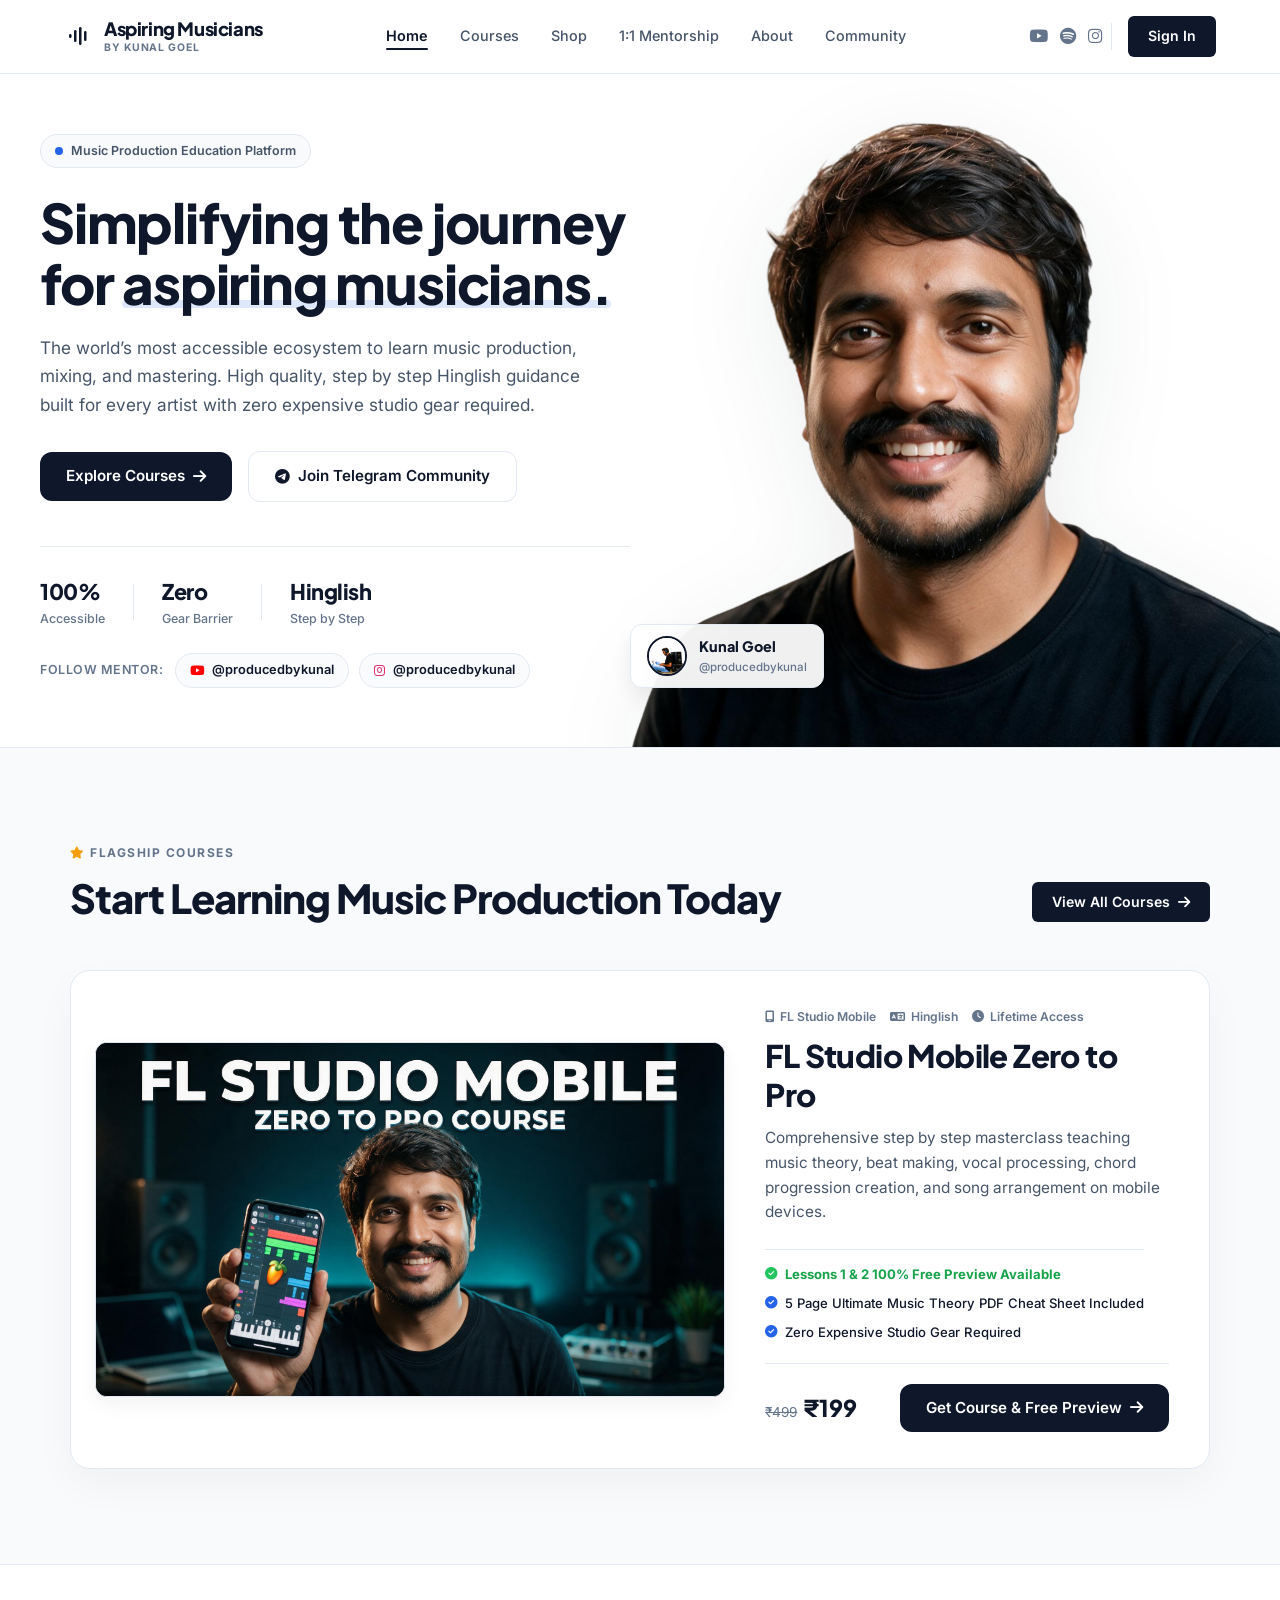
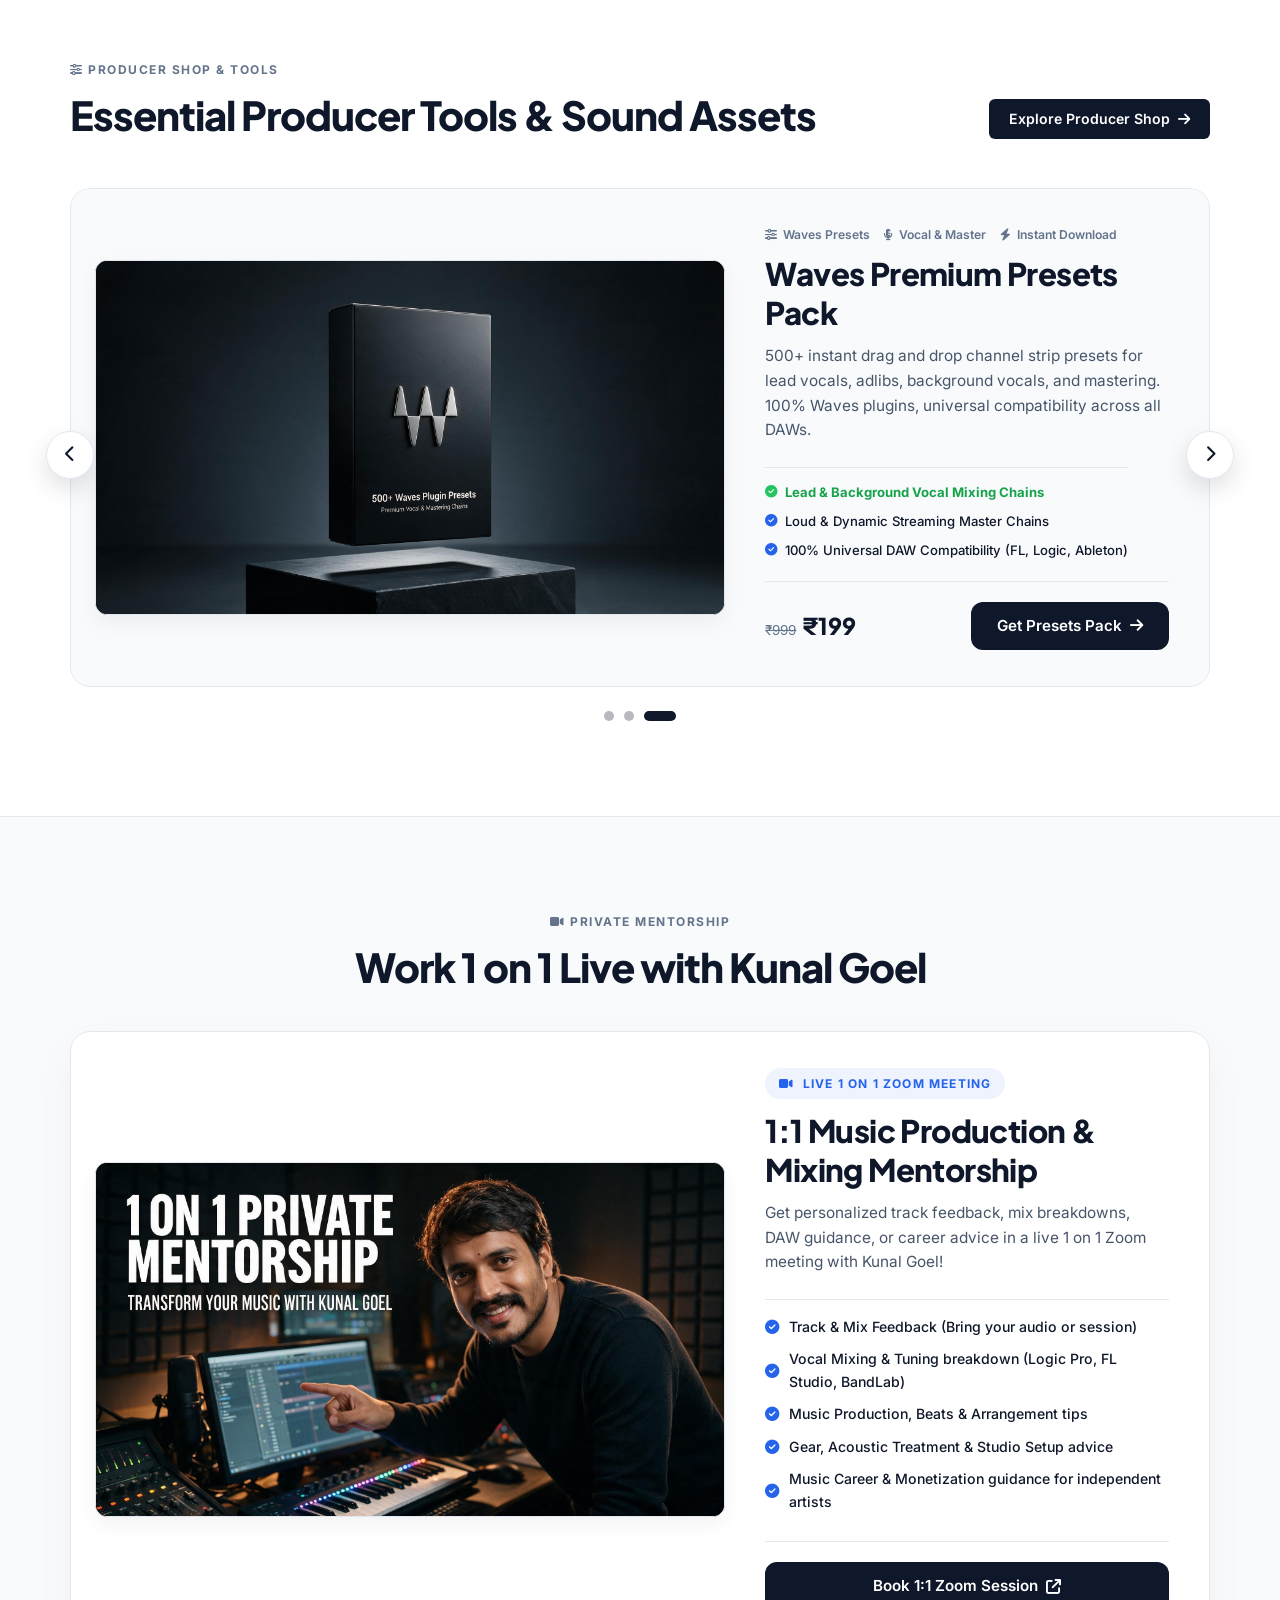
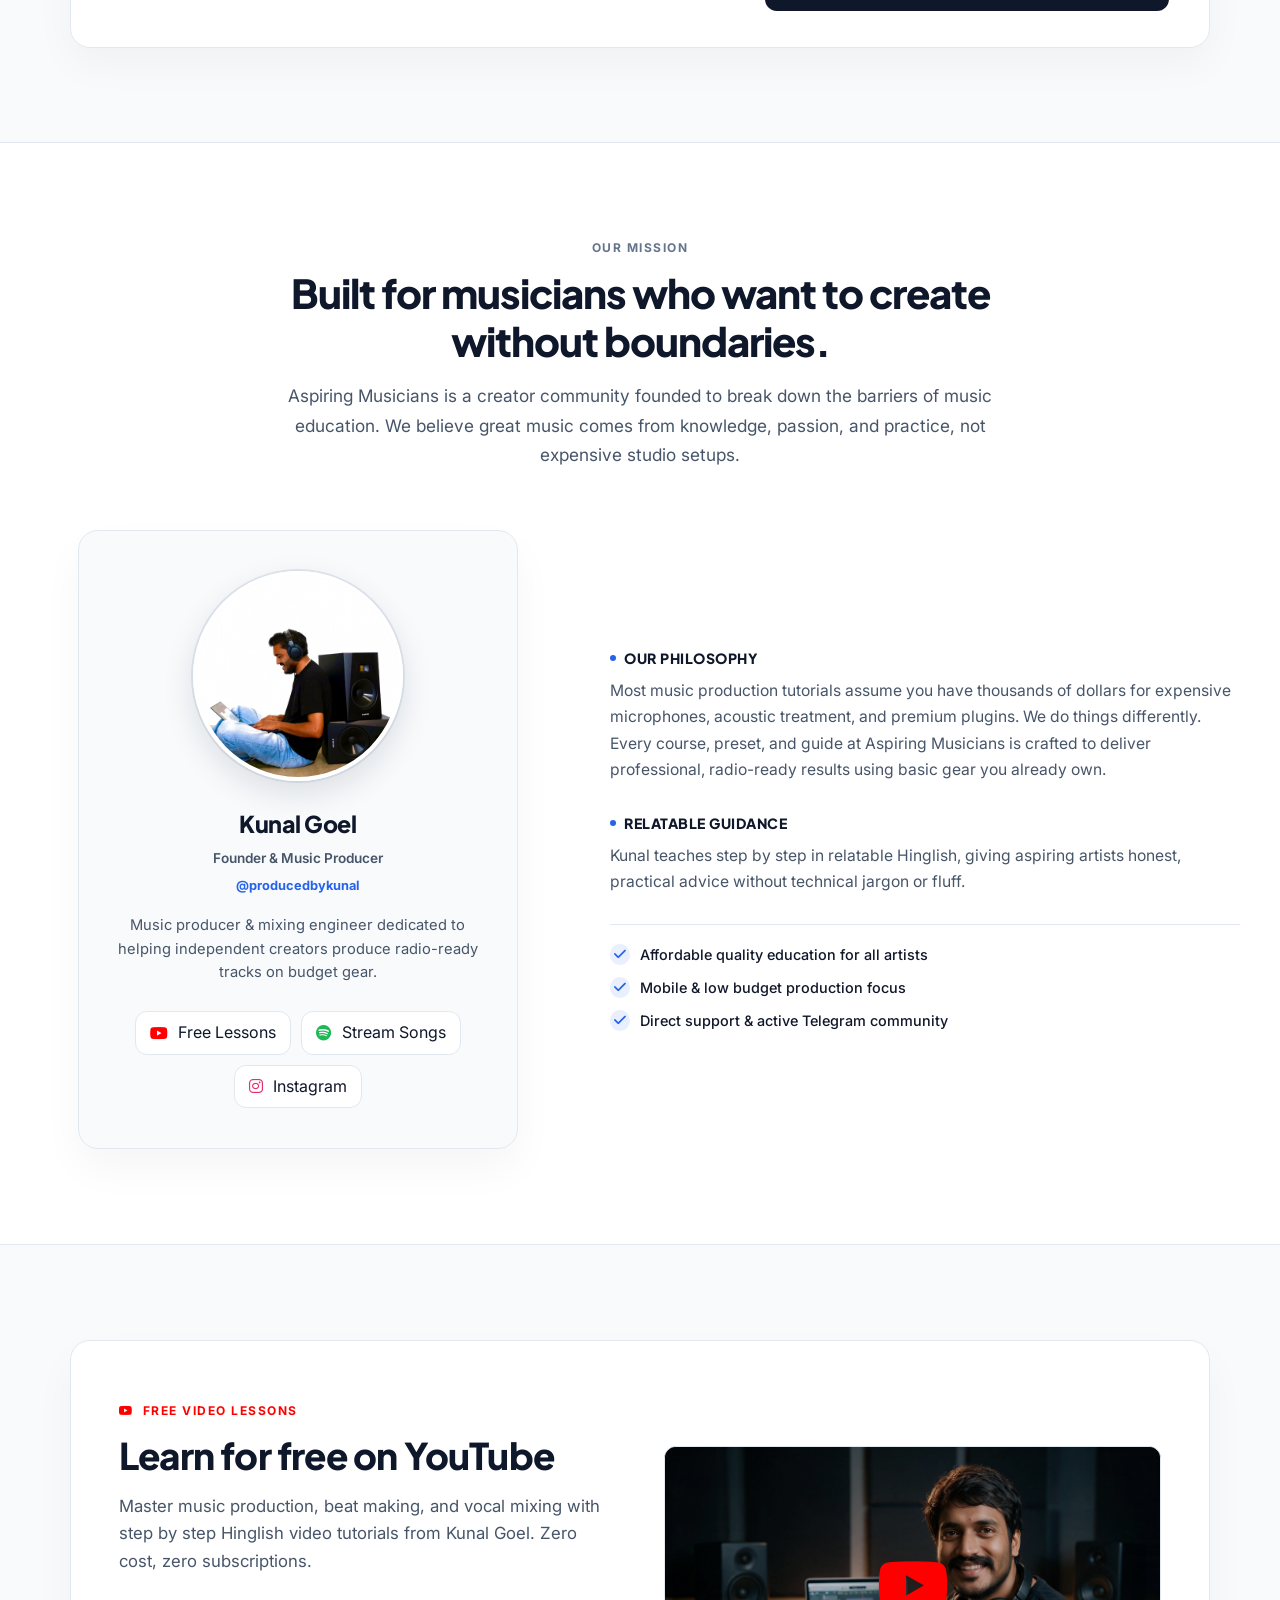
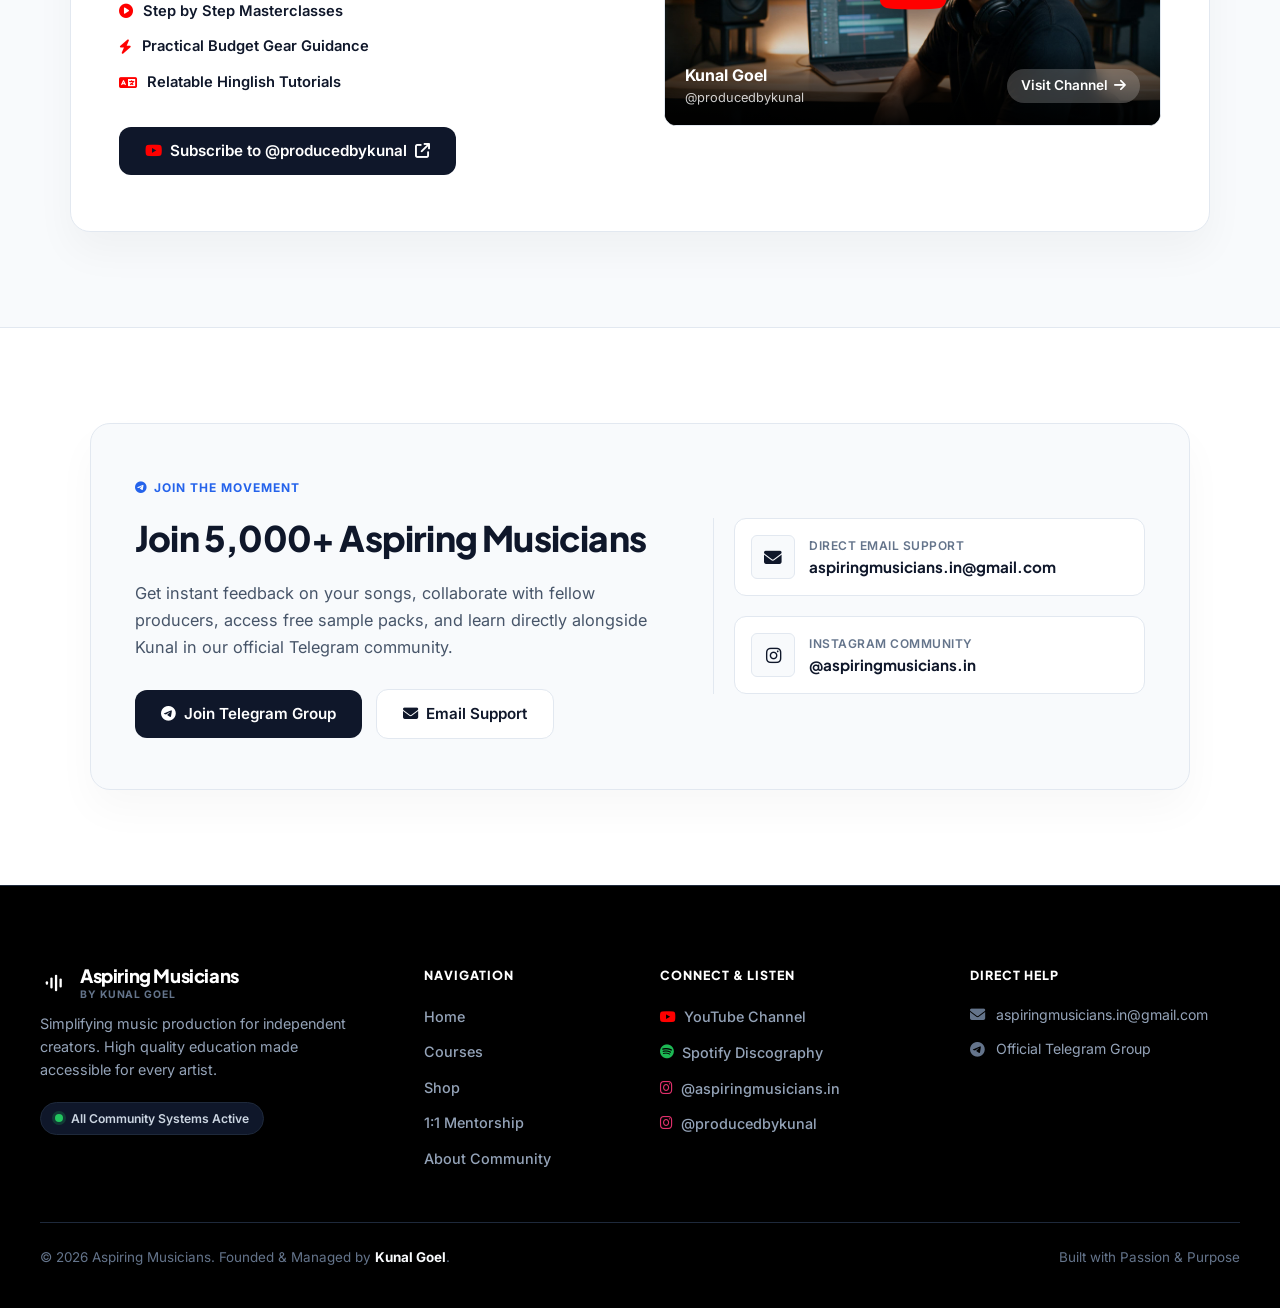
==== commit c4ffdd95: "Onboarded new 3D digital product box cover for Waves Premium Presets Pack" ====
--- a/index.html
+++ b/index.html
@@ -368,7 +368,7 @@
                                 <!-- Left Column: Framed 16:9 Cover Image -->
                                 <div class="split-card-media-wrapper">
                                     <div class="split-card-media">
-                                        <img src="Assets/Waves Premium Presets Pack Cover.jpg" alt="Waves Premium Presets Pack (500+ Waves Plugins Presets)" class="split-media-img">
+                                        <img src="Assets/Waves Premium Presets Pack Cover.jpg?v=2" alt="Waves Premium Presets Pack (500+ Waves Plugins Presets)" class="split-media-img">
                                     </div>
                                 </div>
 
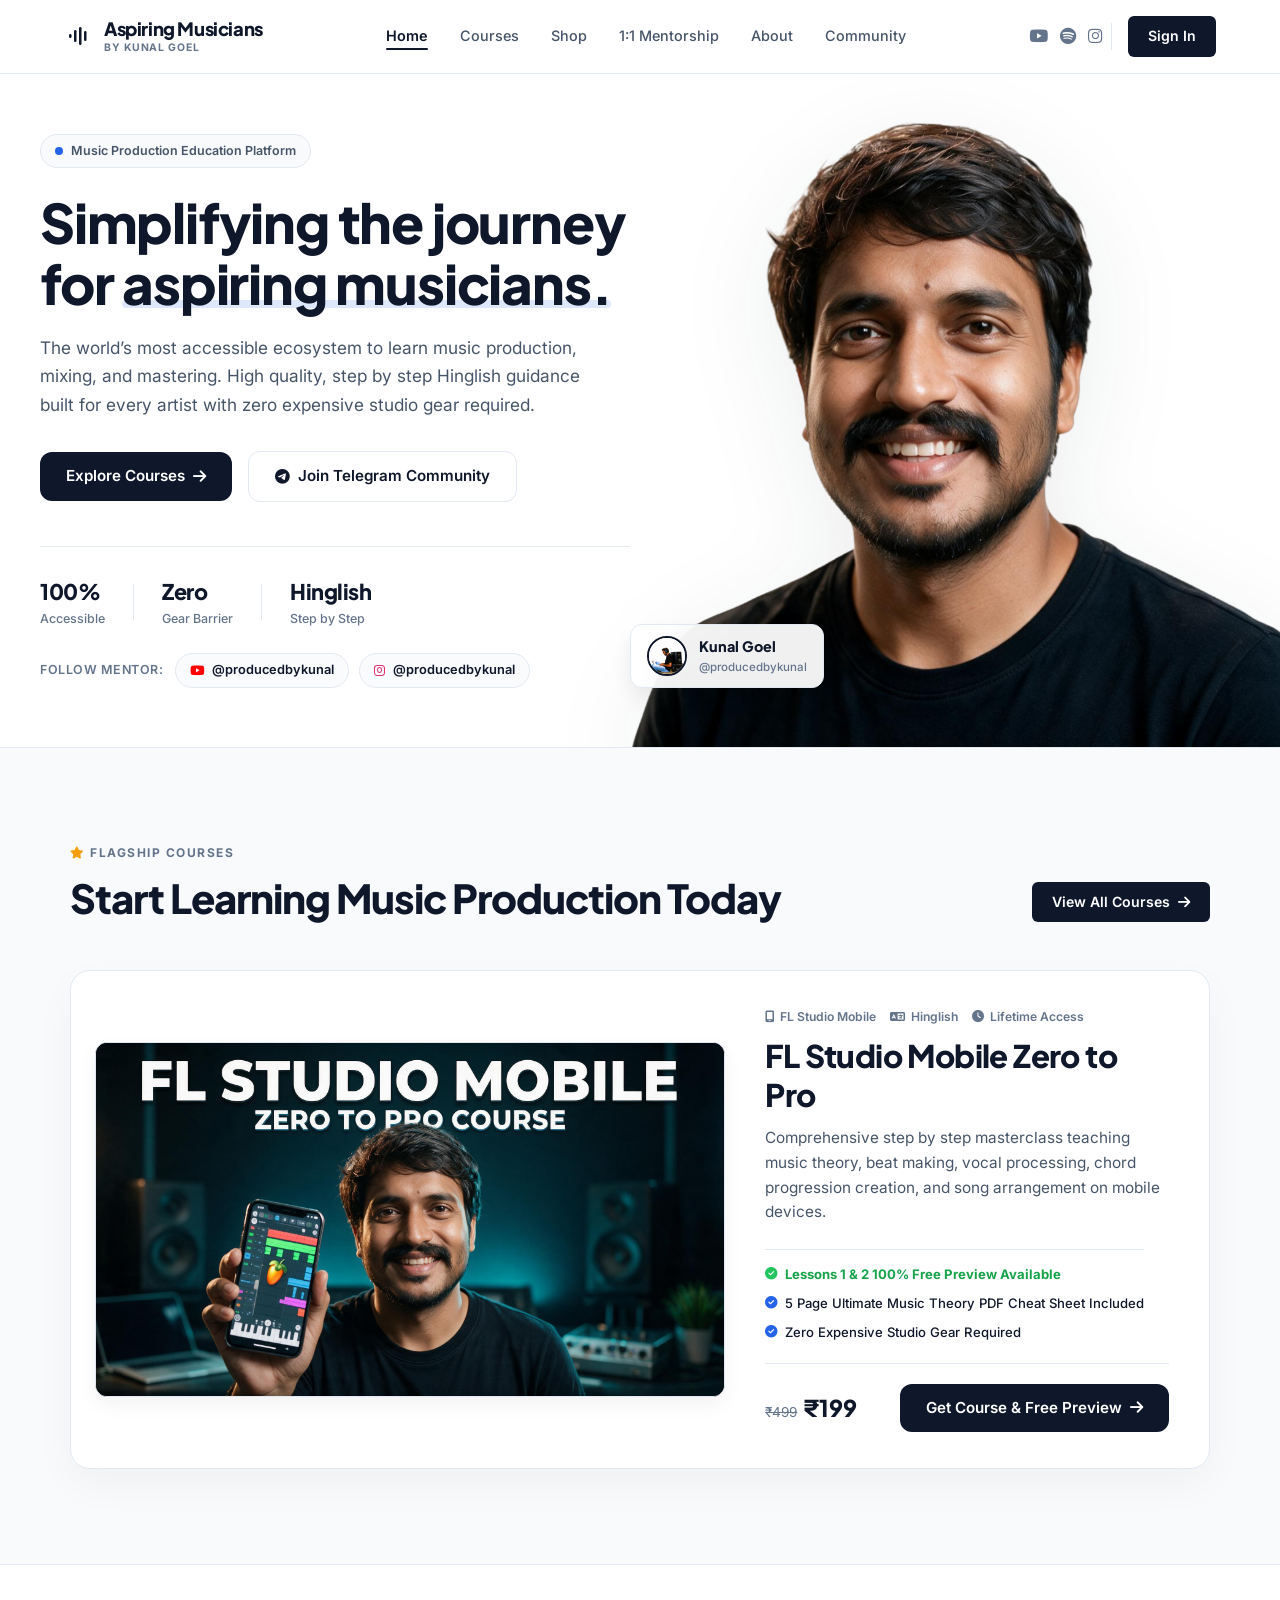
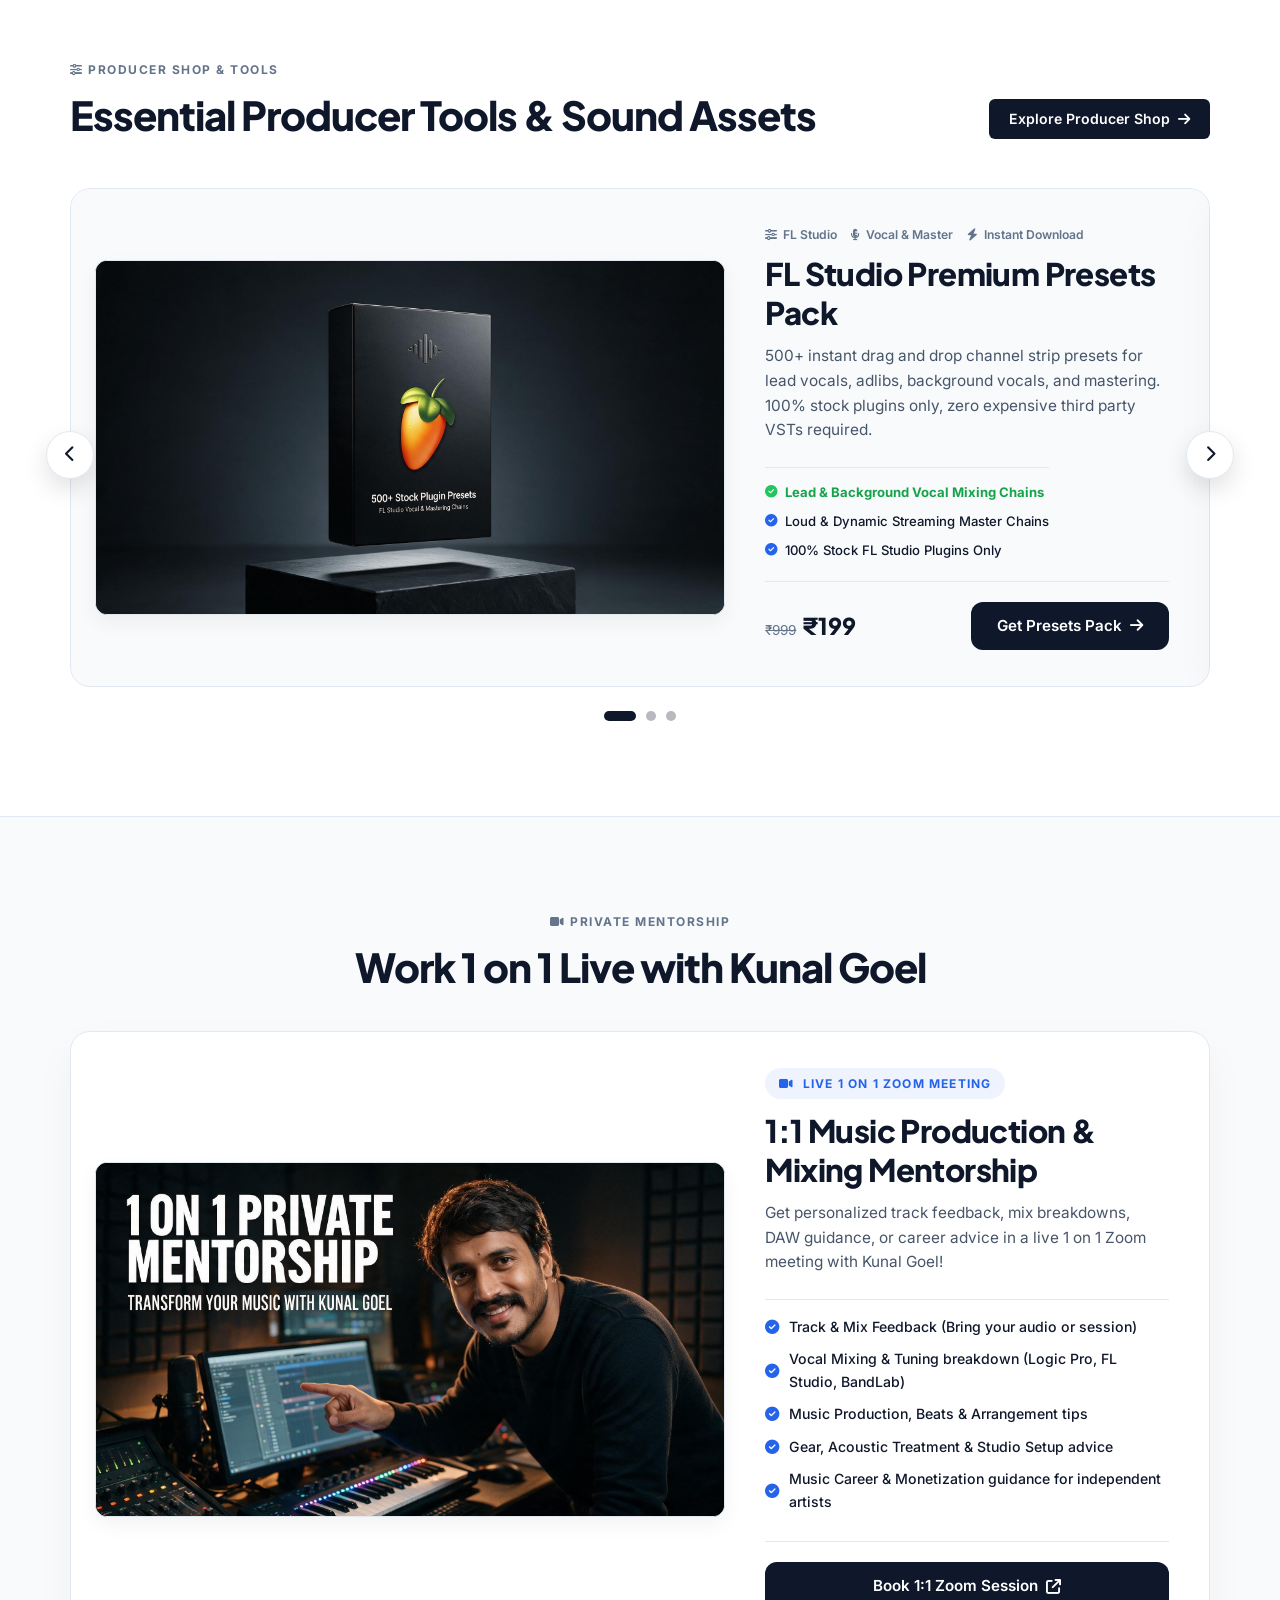
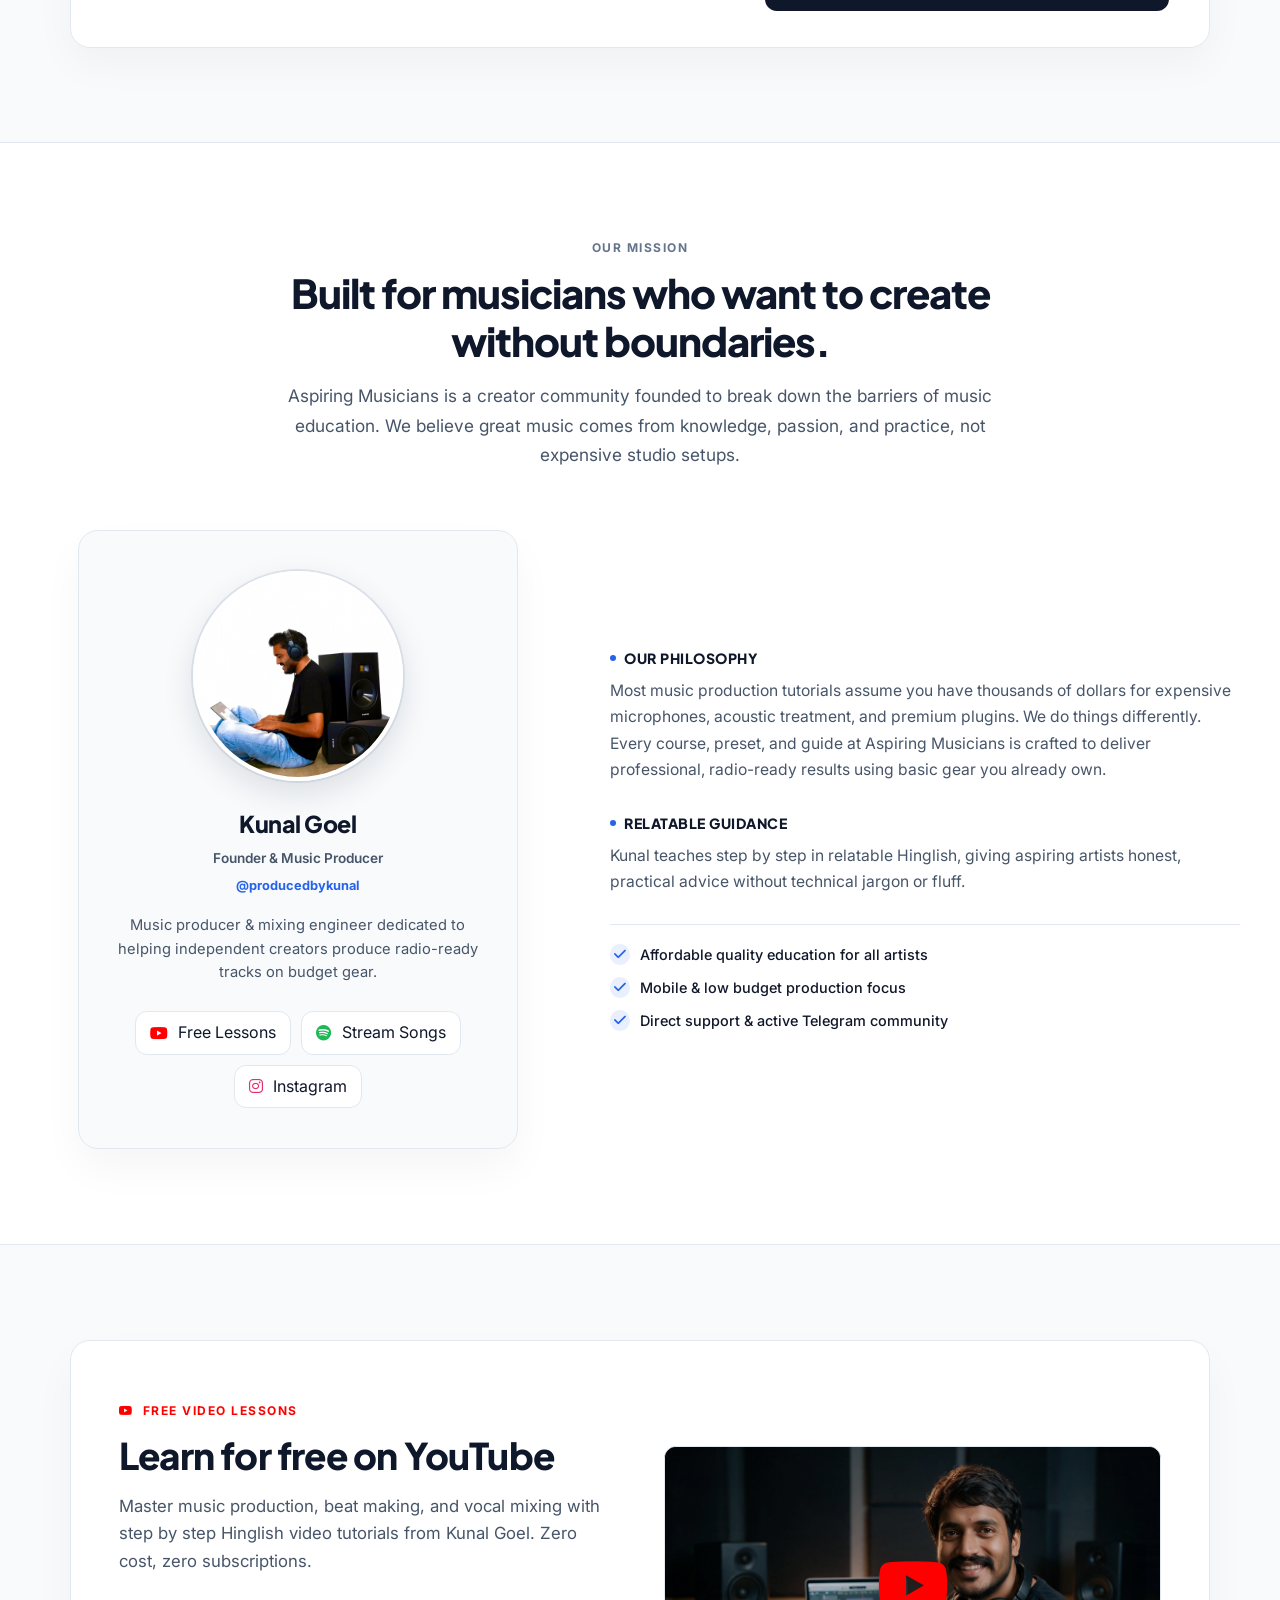
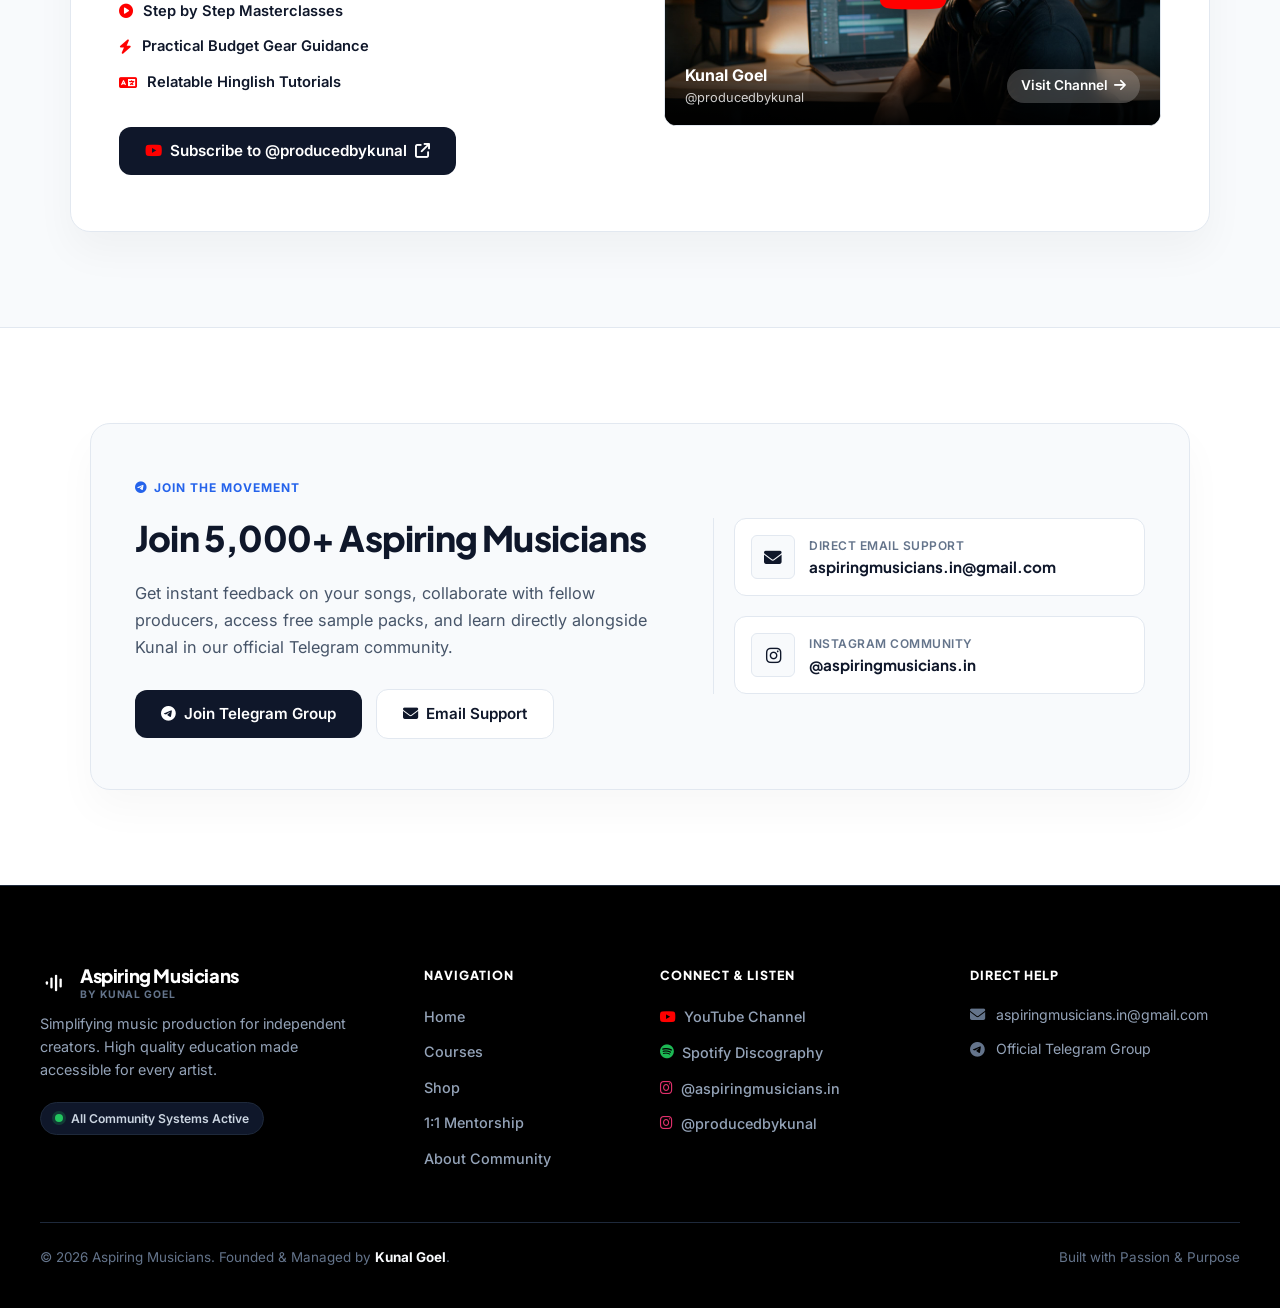
==== commit 0a4667d6: "Updated 3D digital product box cover asset for Logic Pro Premium Presets Pack" ====
--- a/index.html
+++ b/index.html
@@ -323,7 +323,7 @@
                                 <!-- Left Column: Framed 16:9 Cover Image -->
                                 <div class="split-card-media-wrapper">
                                     <div class="split-card-media">
-                                        <img src="Assets/Logic Pro Premium Presets Pack Cover.jpg?v=2" alt="Logic Pro Premium Presets Pack (1500+ Stock Plugins Presets)" class="split-media-img">
+                                        <img src="Assets/Logic Pro Premium Presets Pack Cover.jpg?v=3" alt="Logic Pro Premium Presets Pack (1500+ Stock Plugins Presets)" class="split-media-img">
                                     </div>
                                 </div>
 
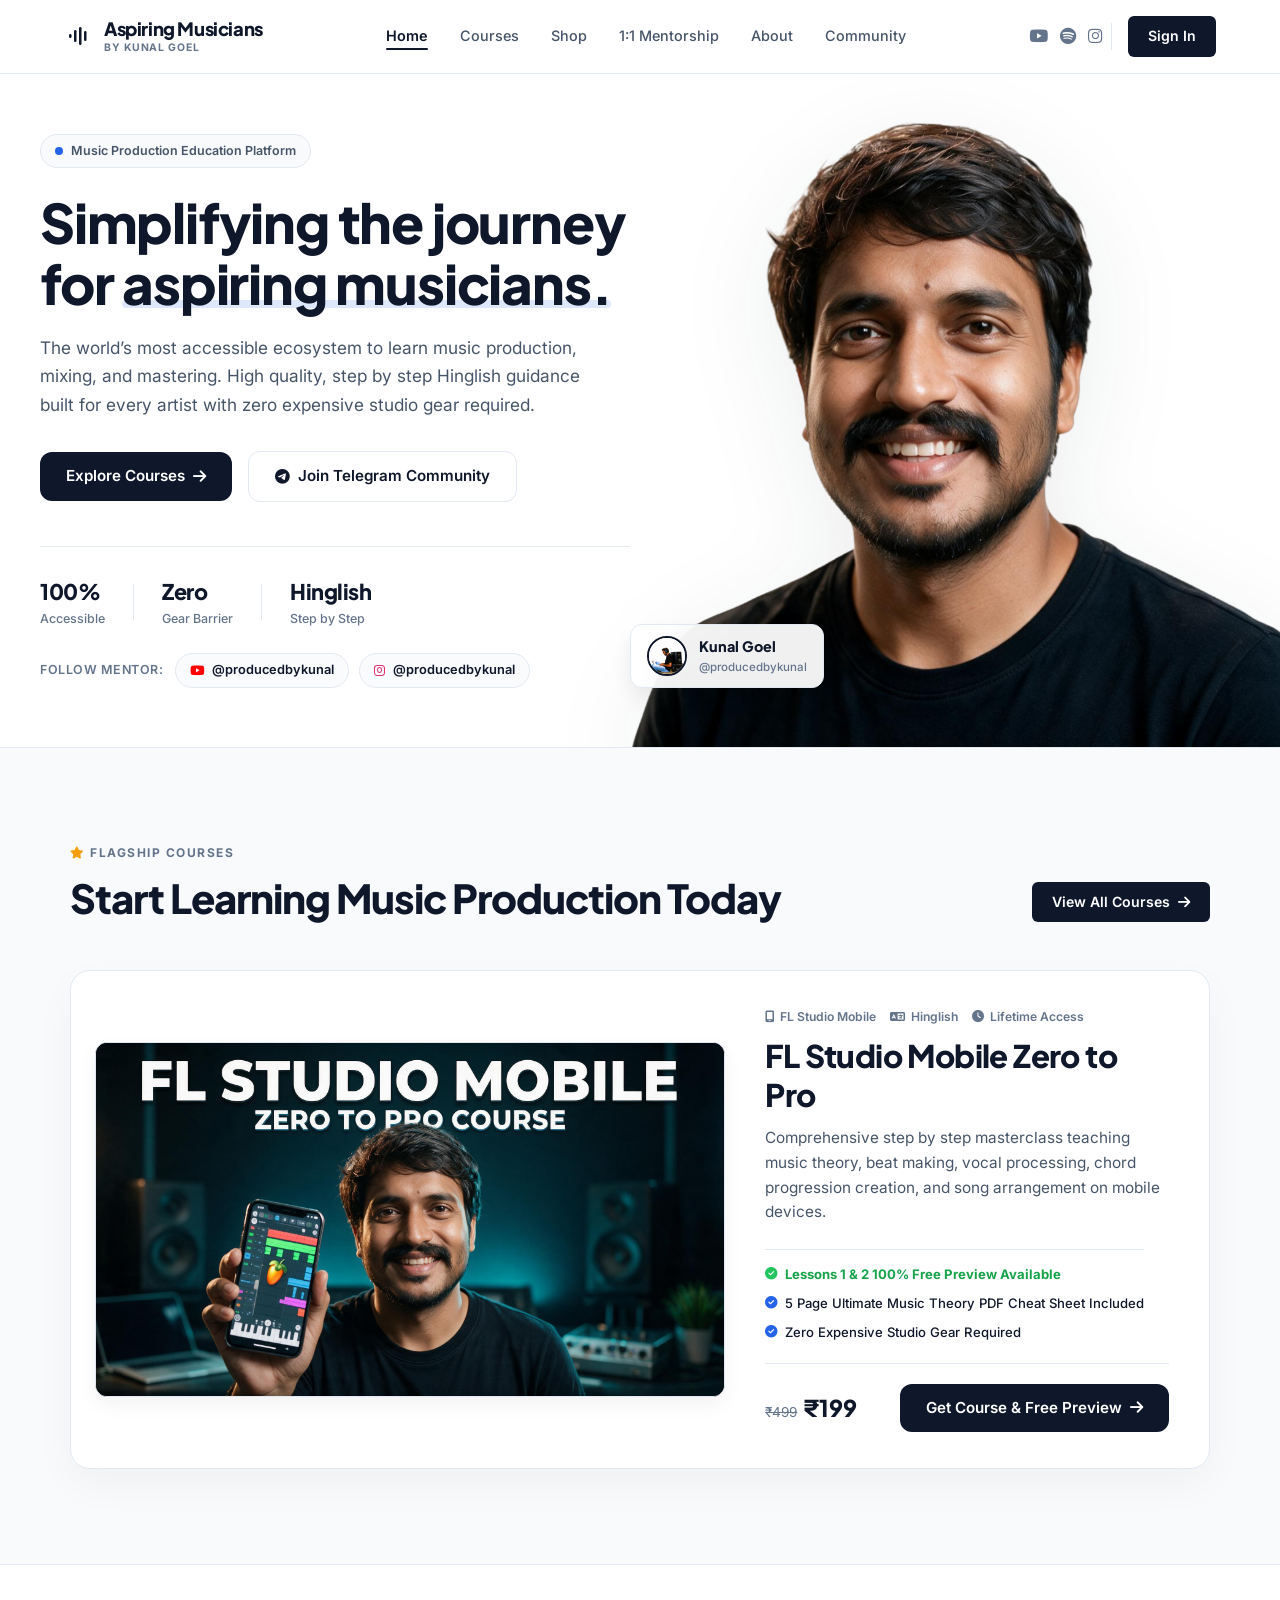
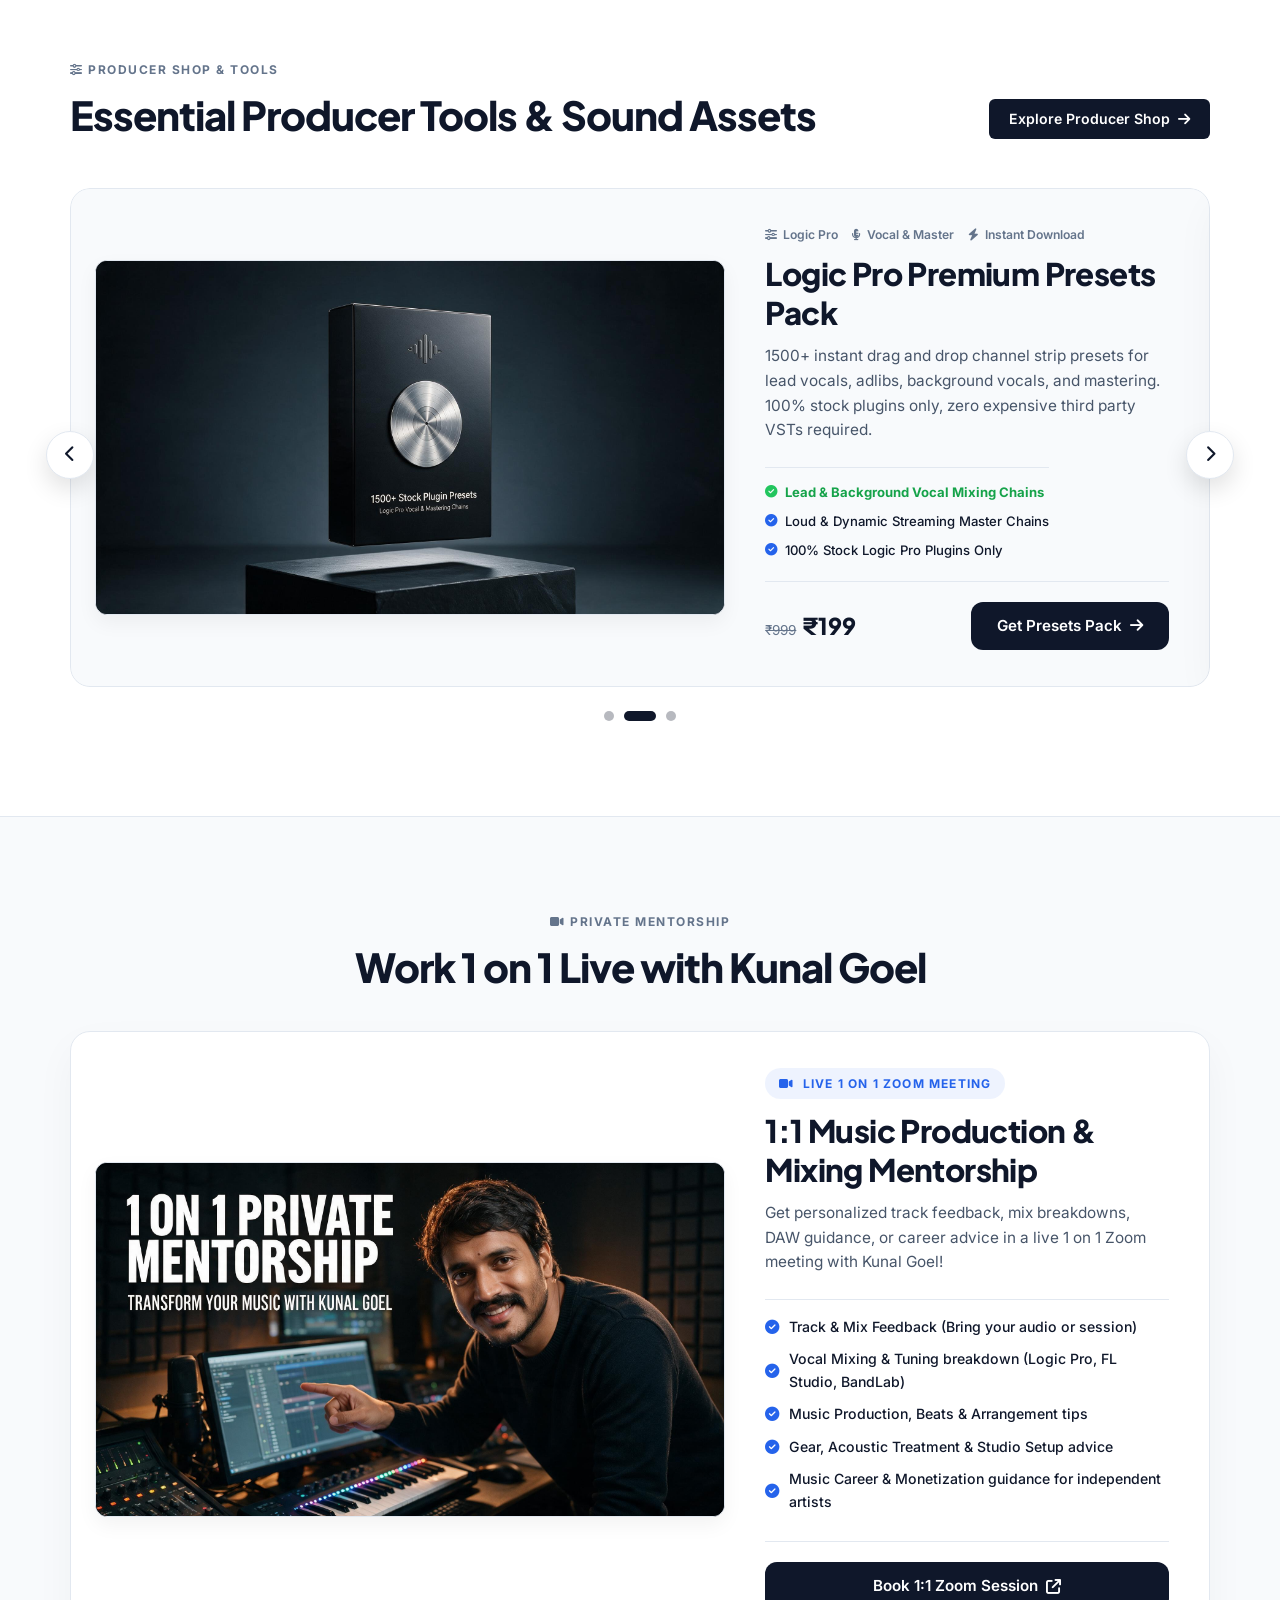
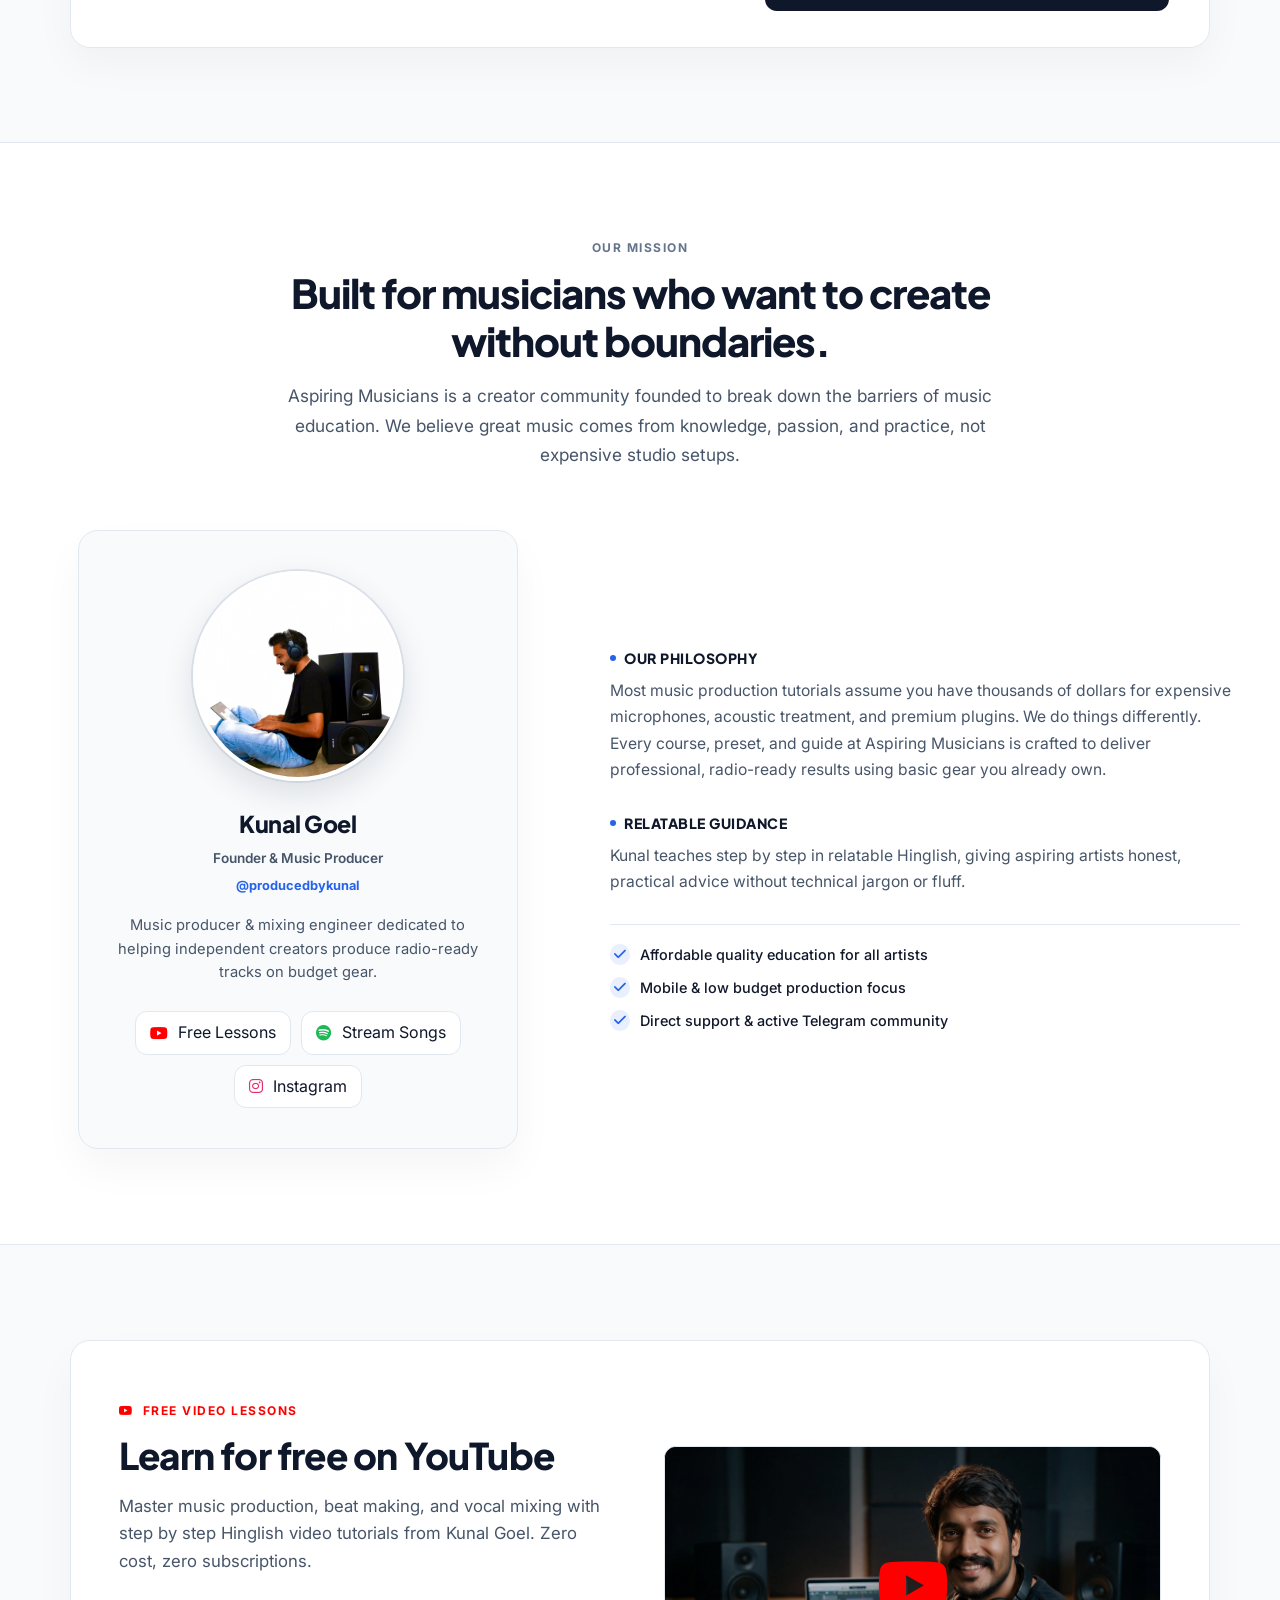
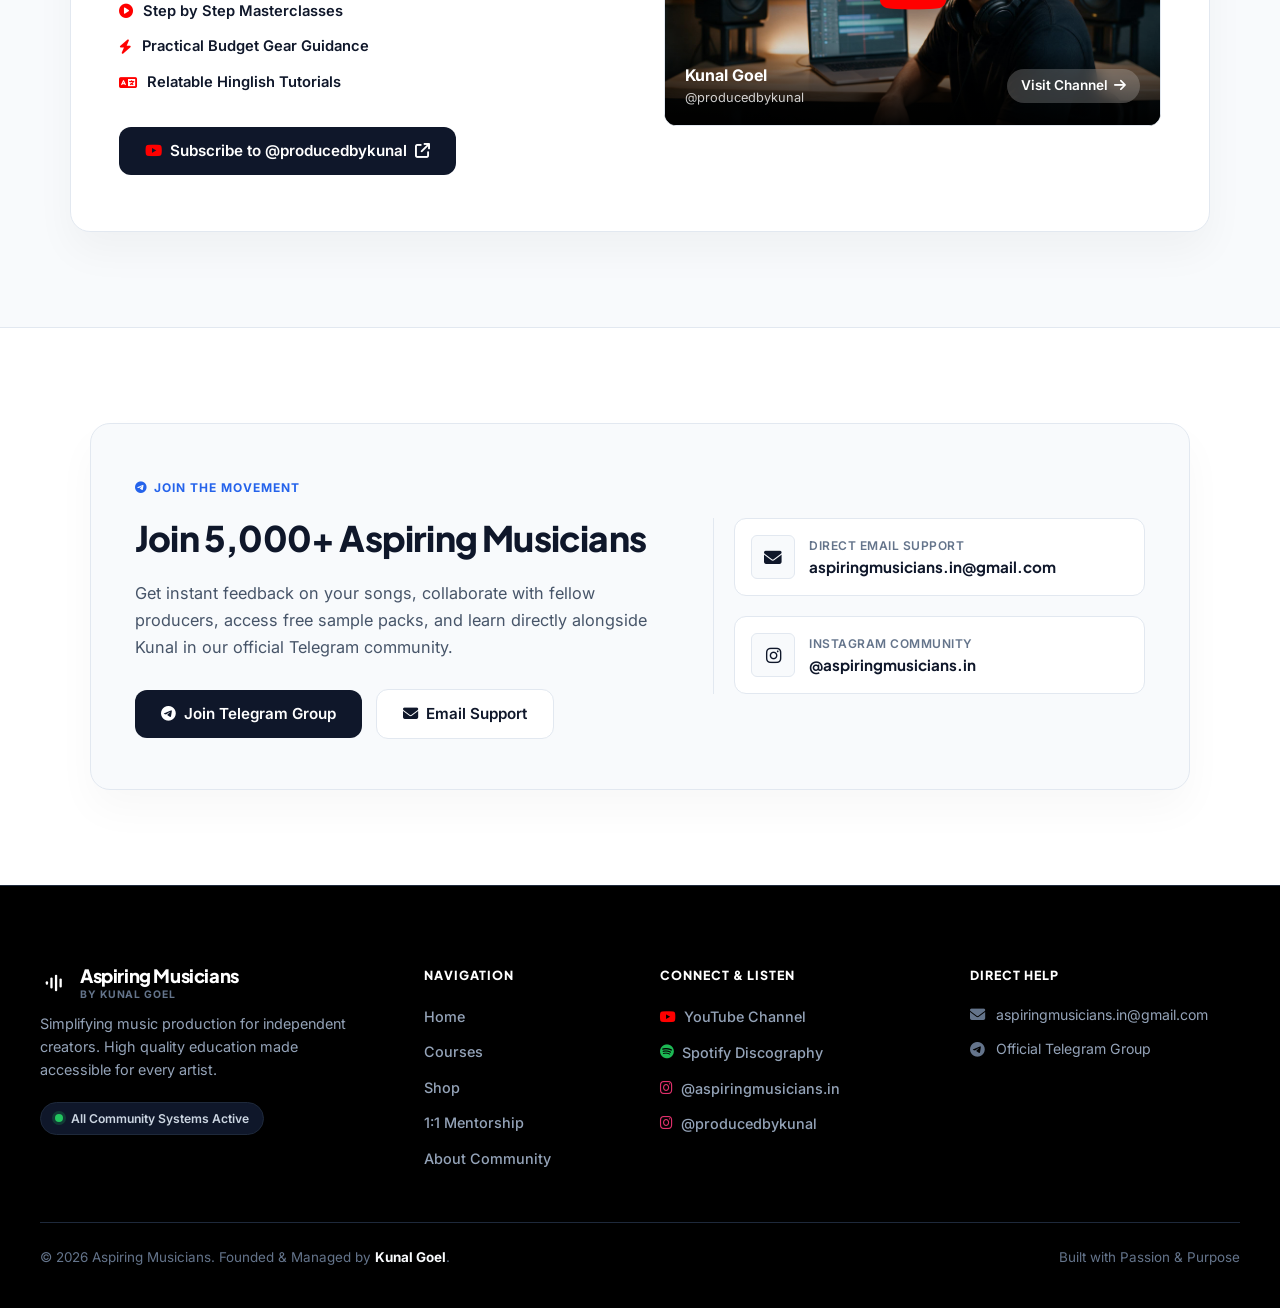
==== commit ca6a16e5: "Updated site icon and favicons with user-provided official soundwave emblem" ====
--- a/index.html
+++ b/index.html
@@ -13,6 +13,12 @@
     
     <!-- Font Awesome Icons -->
     <link rel="stylesheet" href="https://cdnjs.cloudflare.com/ajax/libs/font-awesome/6.5.1/css/all.min.css">
+    
+    <!-- Favicon & Brand Icons -->
+    <link rel="icon" type="image/x-icon" href="favicon.ico?v=3">
+    <link rel="icon" type="image/png" sizes="32x32" href="Assets/favicon-32x32.png?v=3">
+    <link rel="icon" type="image/png" sizes="16x16" href="Assets/favicon-16x16.png?v=3">
+    <link rel="apple-touch-icon" sizes="180x180" href="Assets/apple-touch-icon.png?v=3">
     
     <!-- Stylesheet -->
     <link rel="stylesheet" href="style.css?v=41">
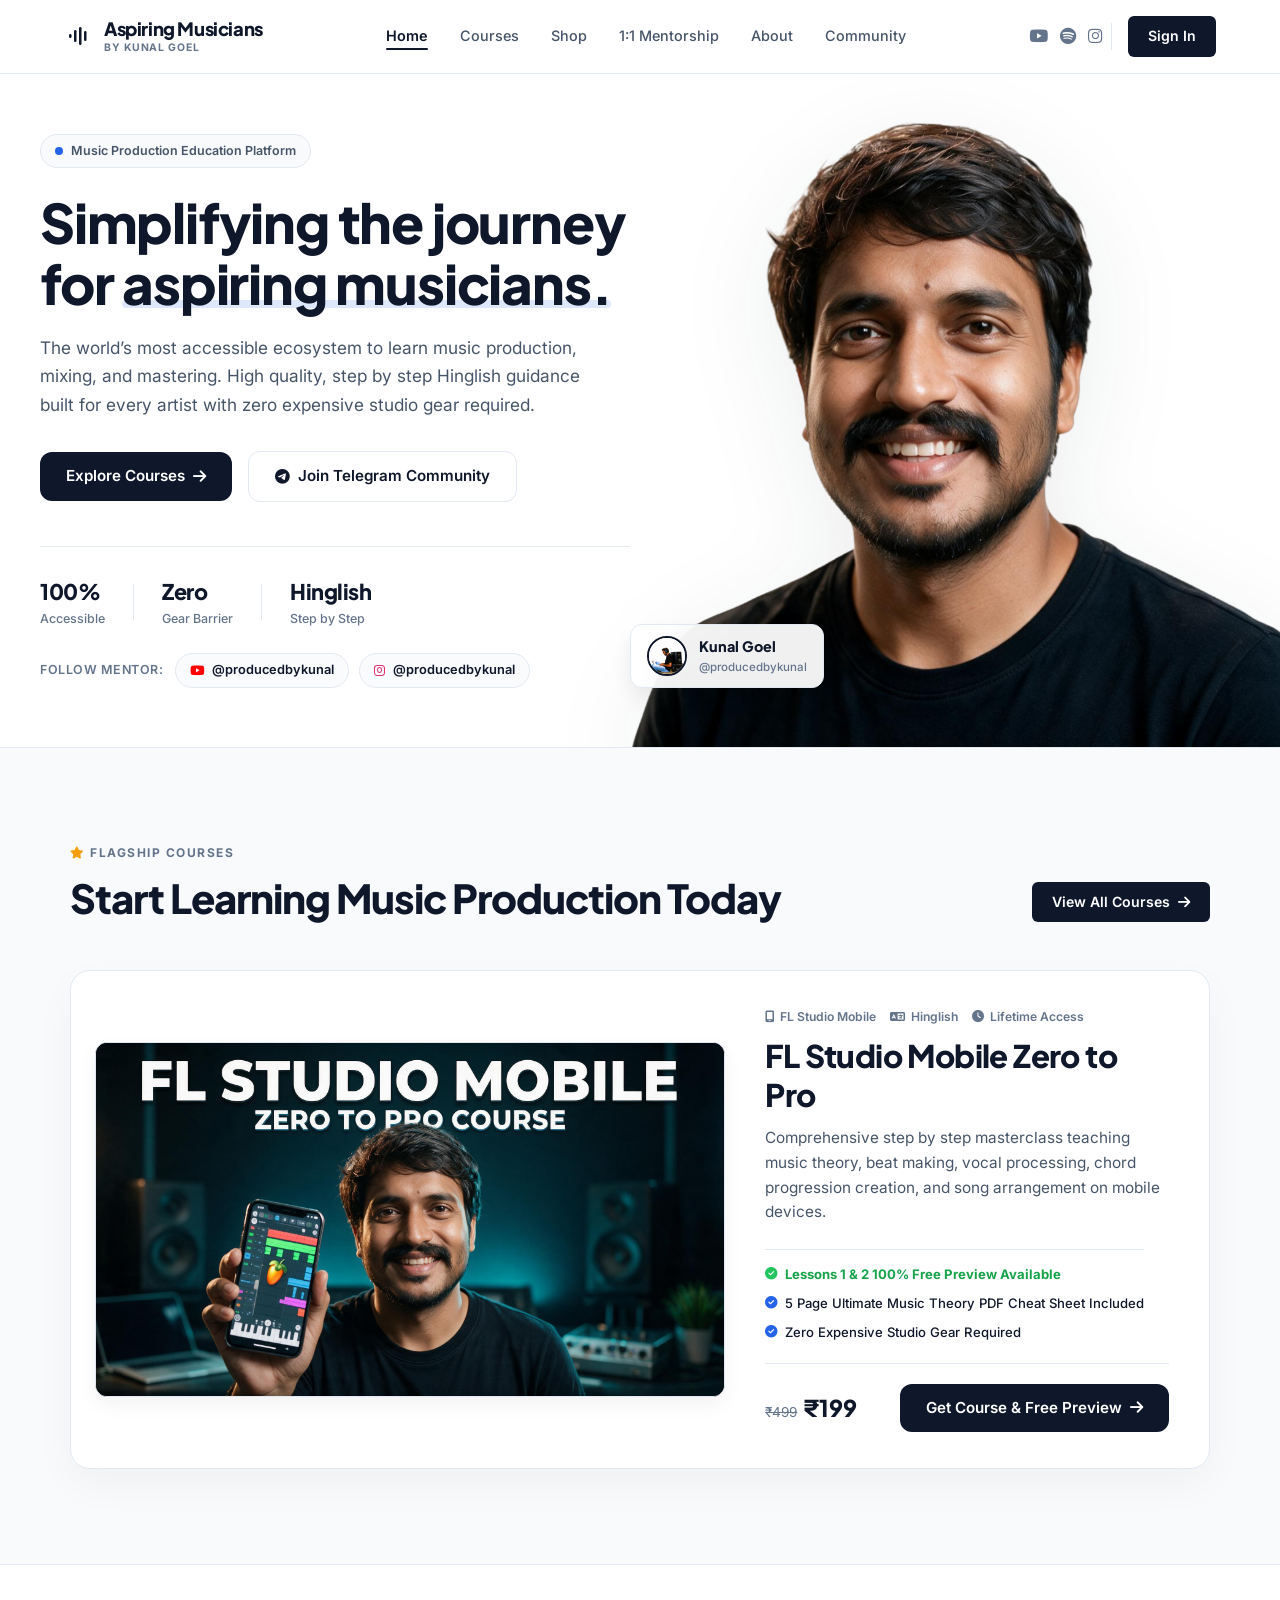
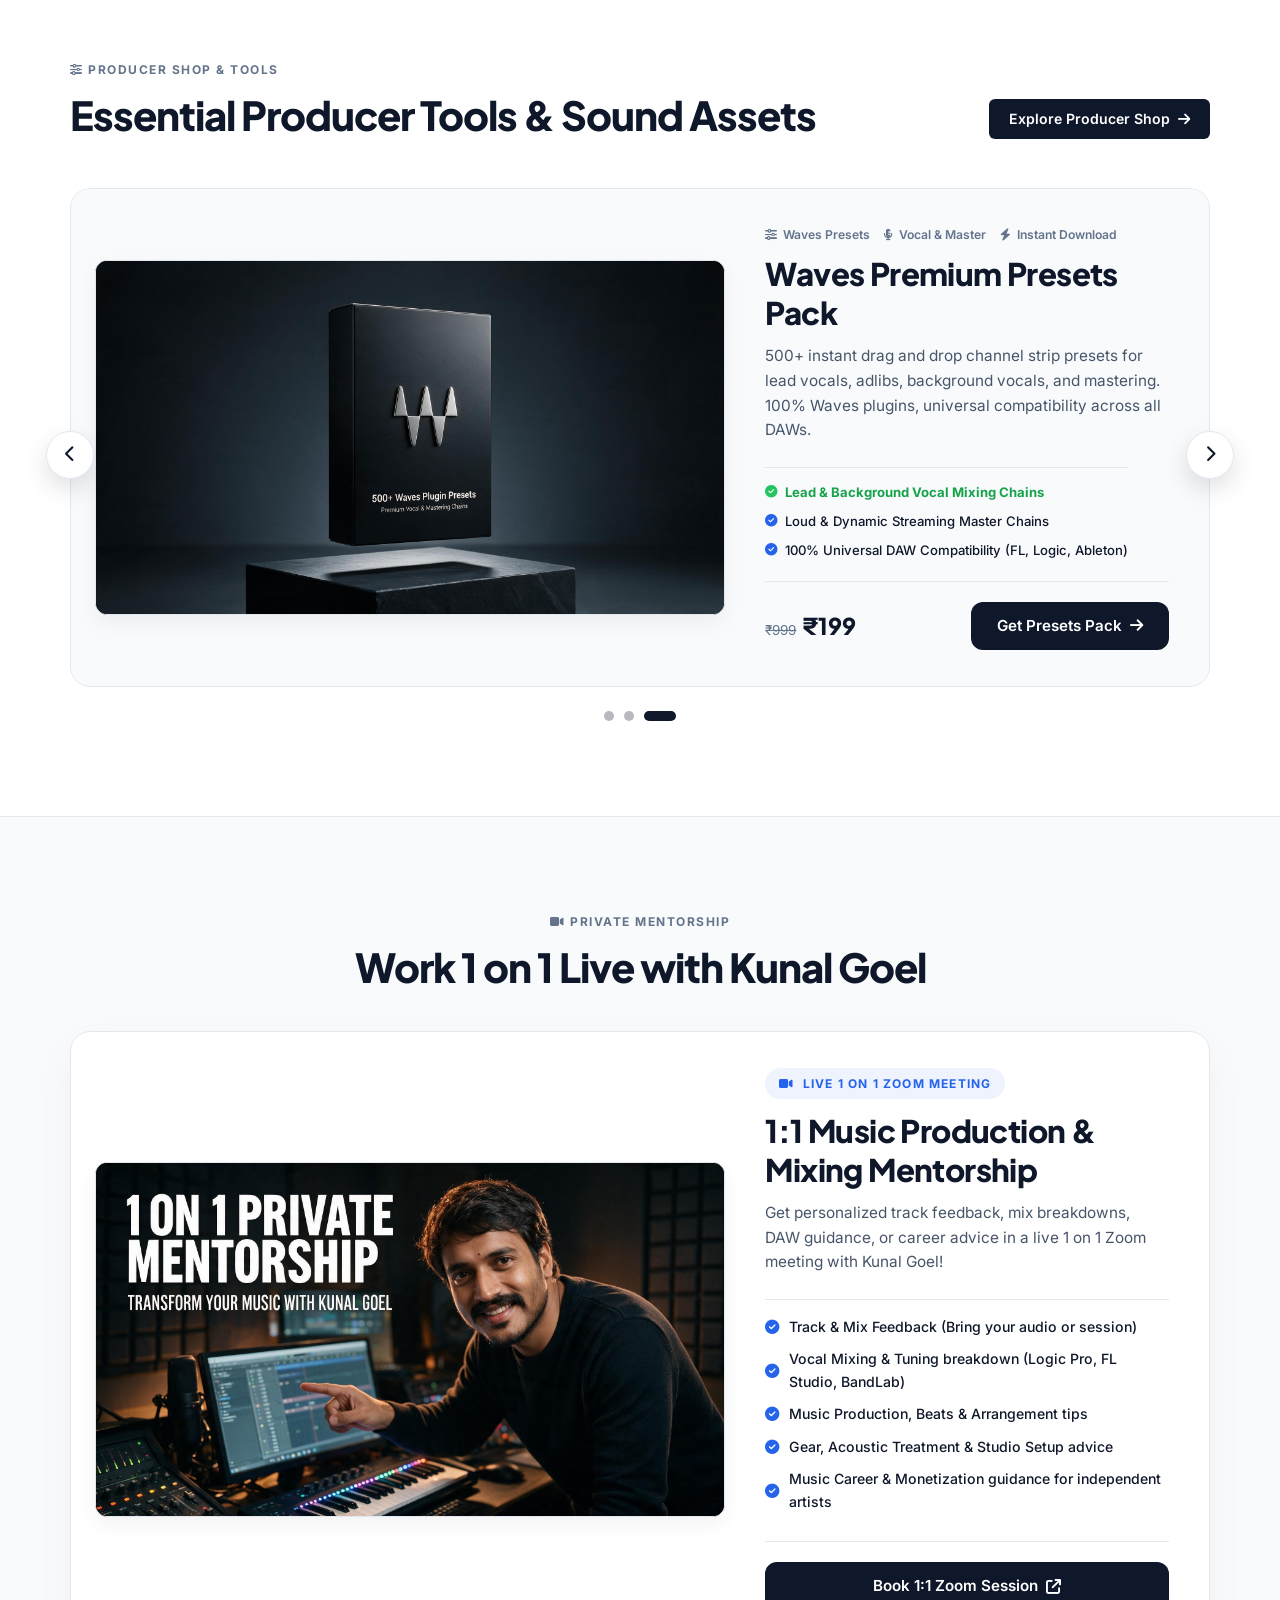
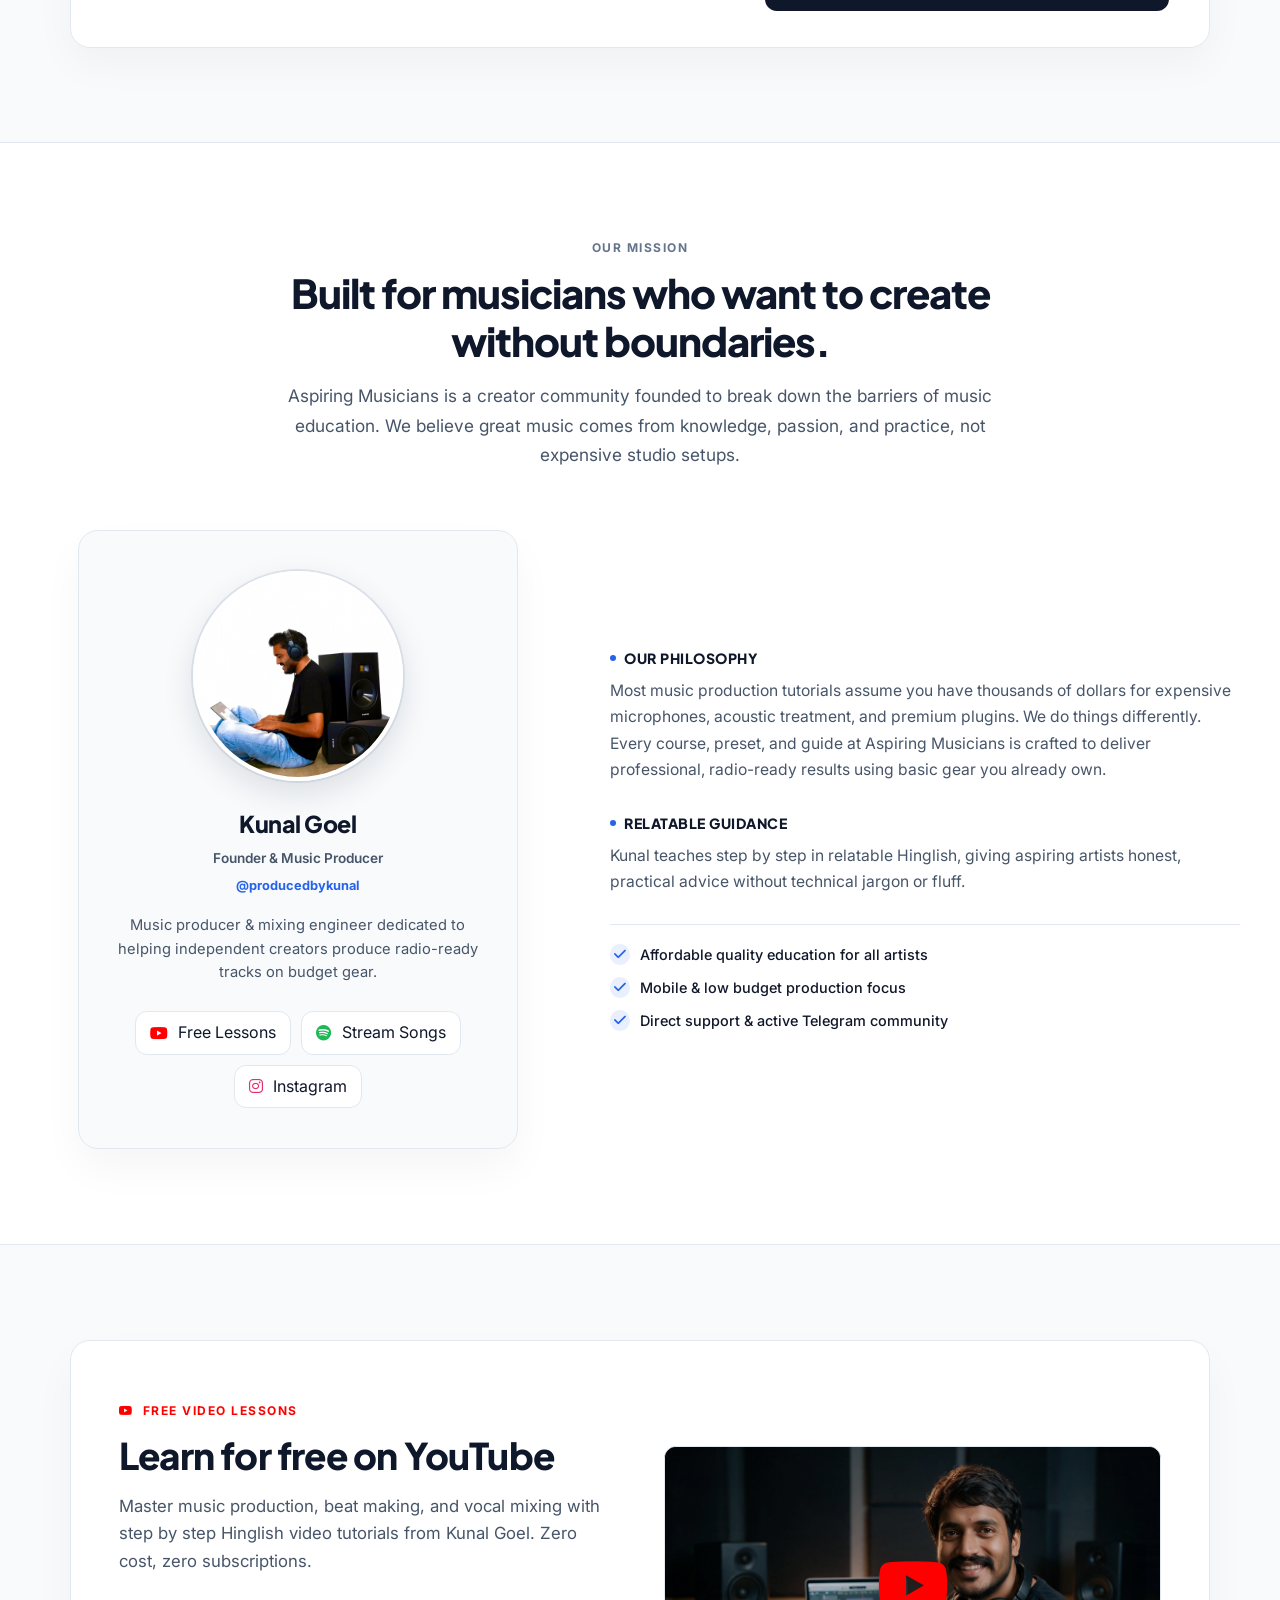
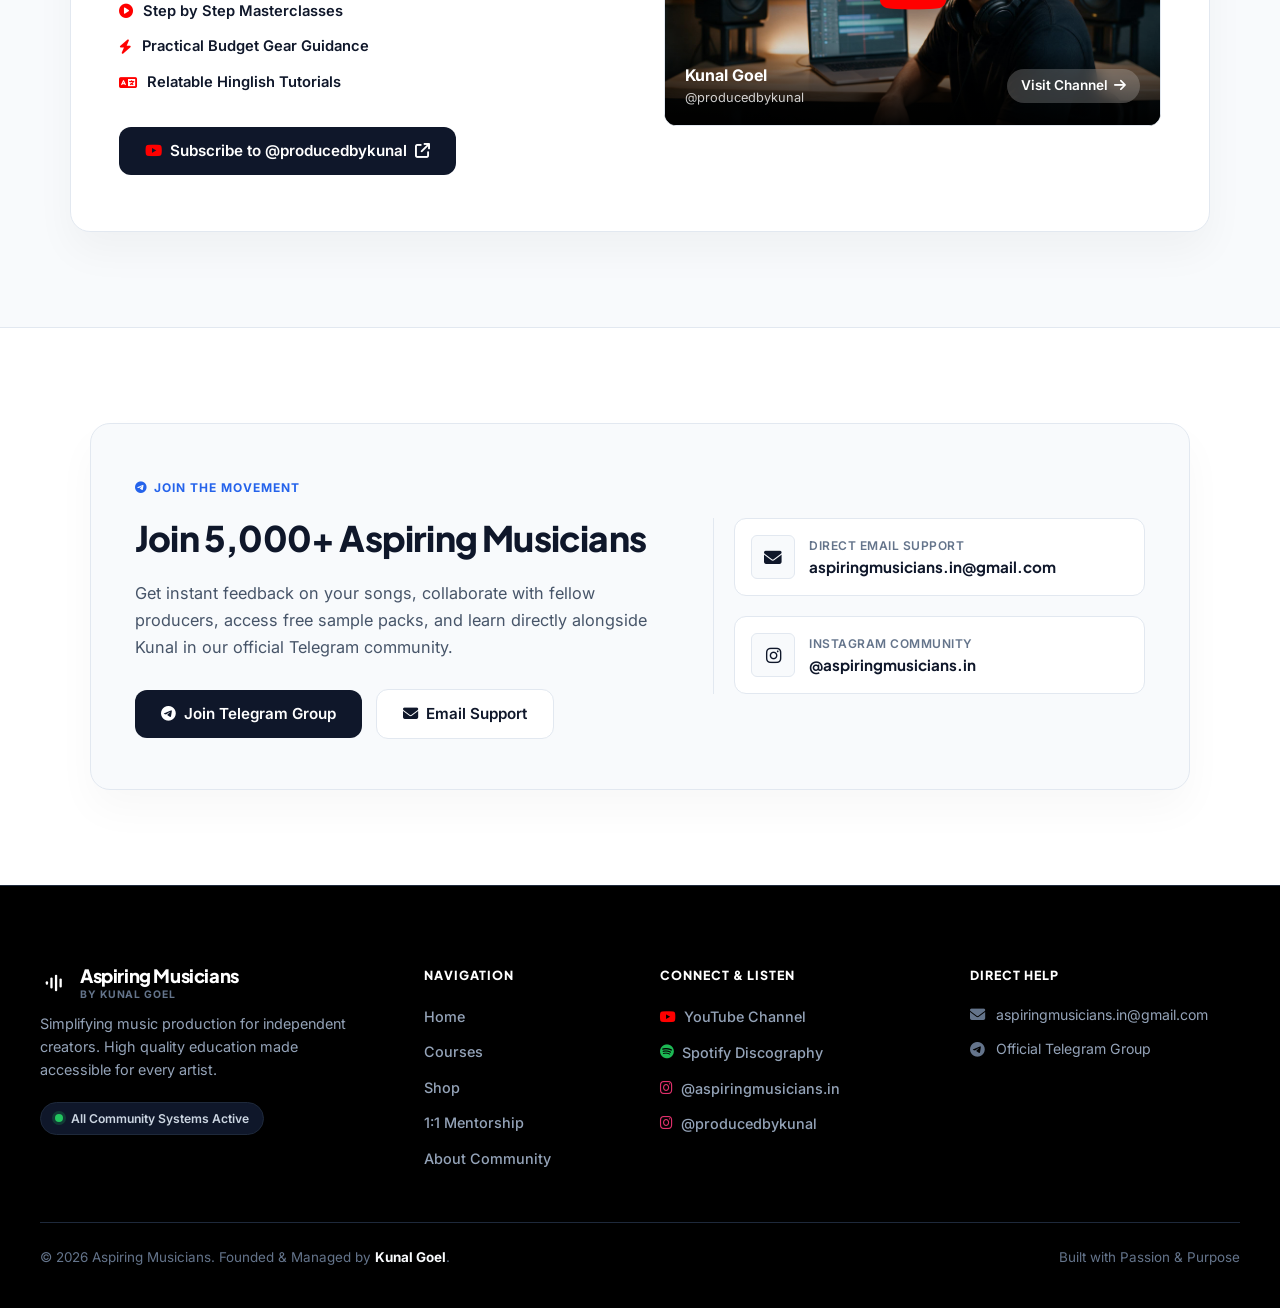
==== commit 56a5f402: "Added Open Graph and Twitter Card social link preview banner featuring official brand soundwave logo" ====
--- a/index.html
+++ b/index.html
@@ -5,6 +5,23 @@
     <meta name="viewport" content="width=device-width, initial-scale=1.0, maximum-scale=1.0, user-scalable=no">
     <title>Aspiring Musicians — By Kunal Goel</title>
     <meta name="description" content="Official platform for independent musicians, beatmakers, and producers. Master music production in Hinglish with Kunal Goel.">
+    
+    <!-- Open Graph / Social Link Preview (WhatsApp, Telegram, iMessage, LinkedIn, Facebook) -->
+    <meta property="og:type" content="website">
+    <meta property="og:url" content="https://aspiringmusicians.in/">
+    <meta property="og:title" content="Aspiring Musicians — By Kunal Goel">
+    <meta property="og:description" content="World's most accessible ecosystem for musicians. Master music production, vocal mixing, and mastering with Hinglish courses, presets, and mentorship.">
+    <meta property="og:image" content="https://aspiringmusicians.in/Assets/OG%20Share%20Banner.jpg?v=2">
+    <meta property="og:image:width" content="1200">
+    <meta property="og:image:height" content="630">
+    <meta property="og:image:alt" content="Aspiring Musicians — By Kunal Goel">
+
+    <!-- Twitter Card Meta Tags -->
+    <meta name="twitter:card" content="summary_large_image">
+    <meta name="twitter:url" content="https://aspiringmusicians.in/">
+    <meta name="twitter:title" content="Aspiring Musicians — By Kunal Goel">
+    <meta name="twitter:description" content="World's most accessible ecosystem for musicians. Master music production, vocal mixing, and mastering with Hinglish courses, presets, and mentorship.">
+    <meta name="twitter:image" content="https://aspiringmusicians.in/Assets/OG%20Share%20Banner.jpg?v=2">
     
     <!-- Google Fonts: Plus Jakarta Sans & Inter -->
     <link rel="preconnect" href="https://fonts.googleapis.com">
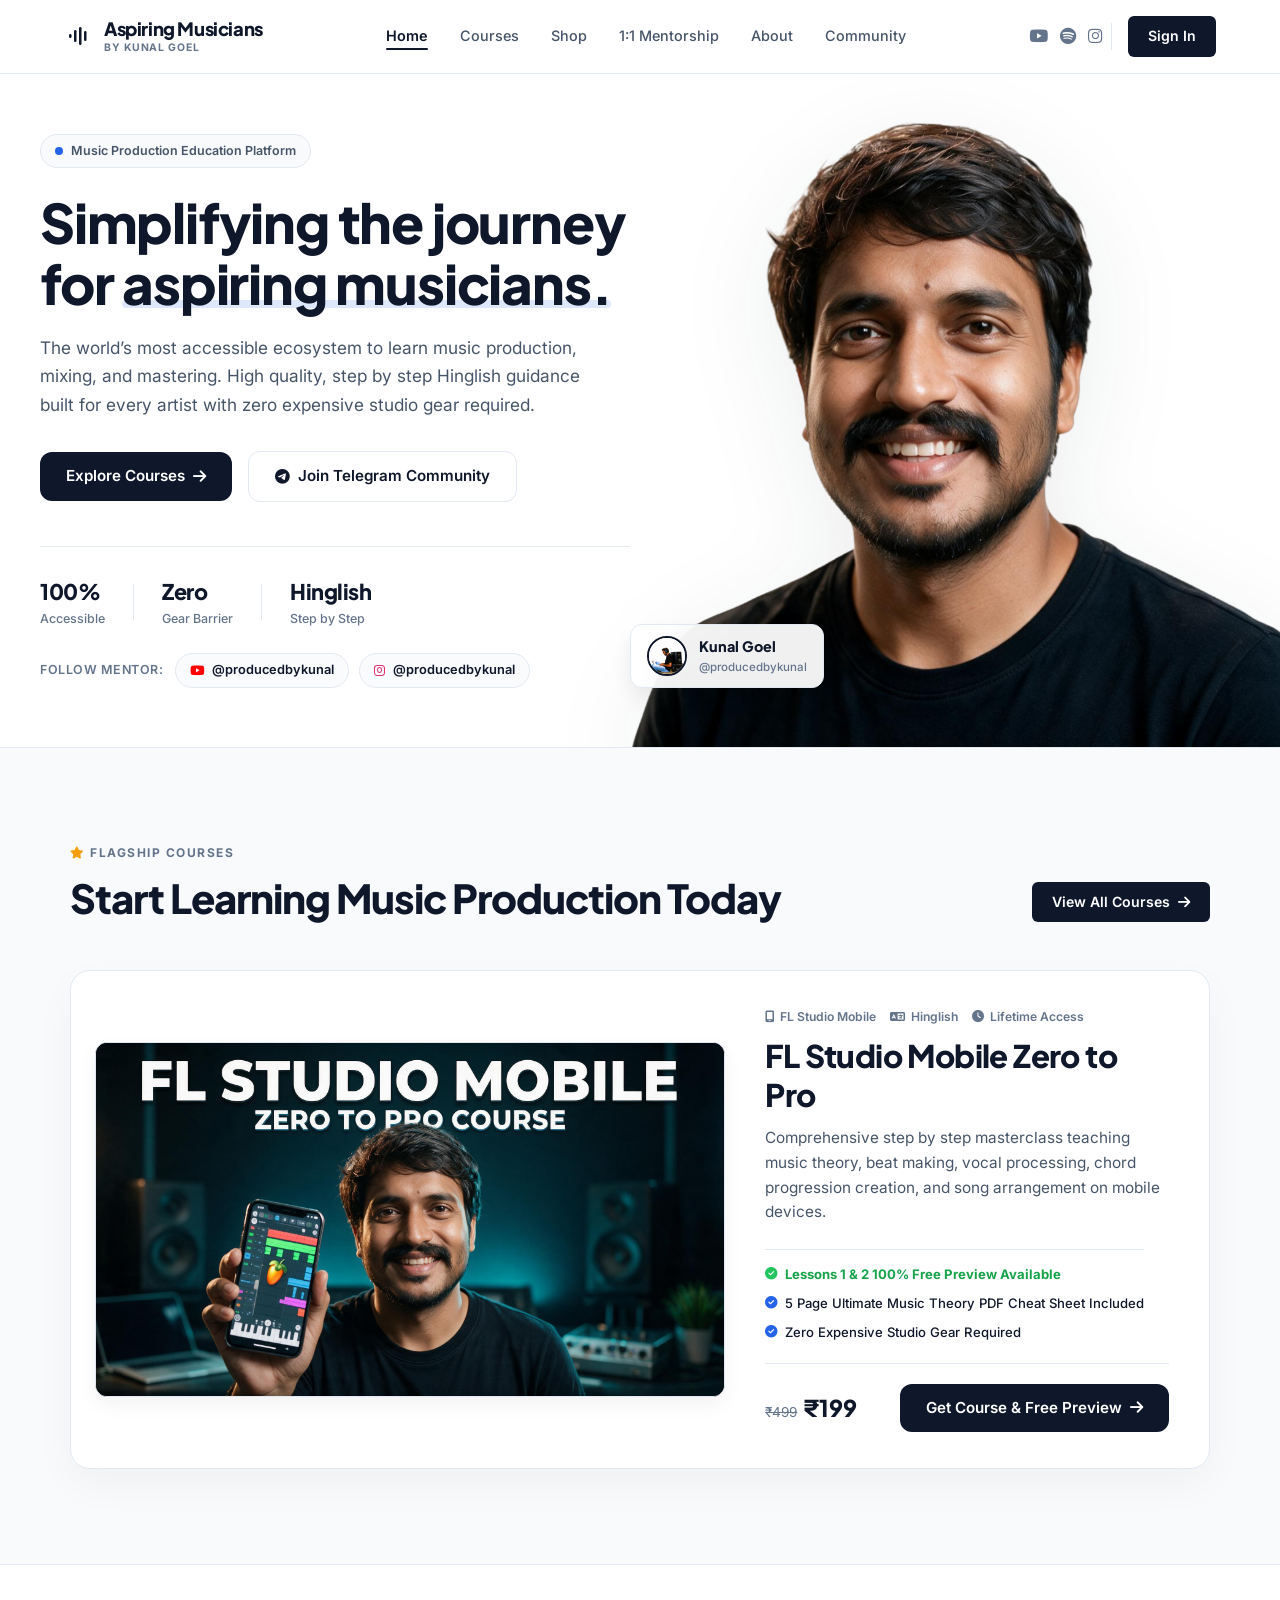
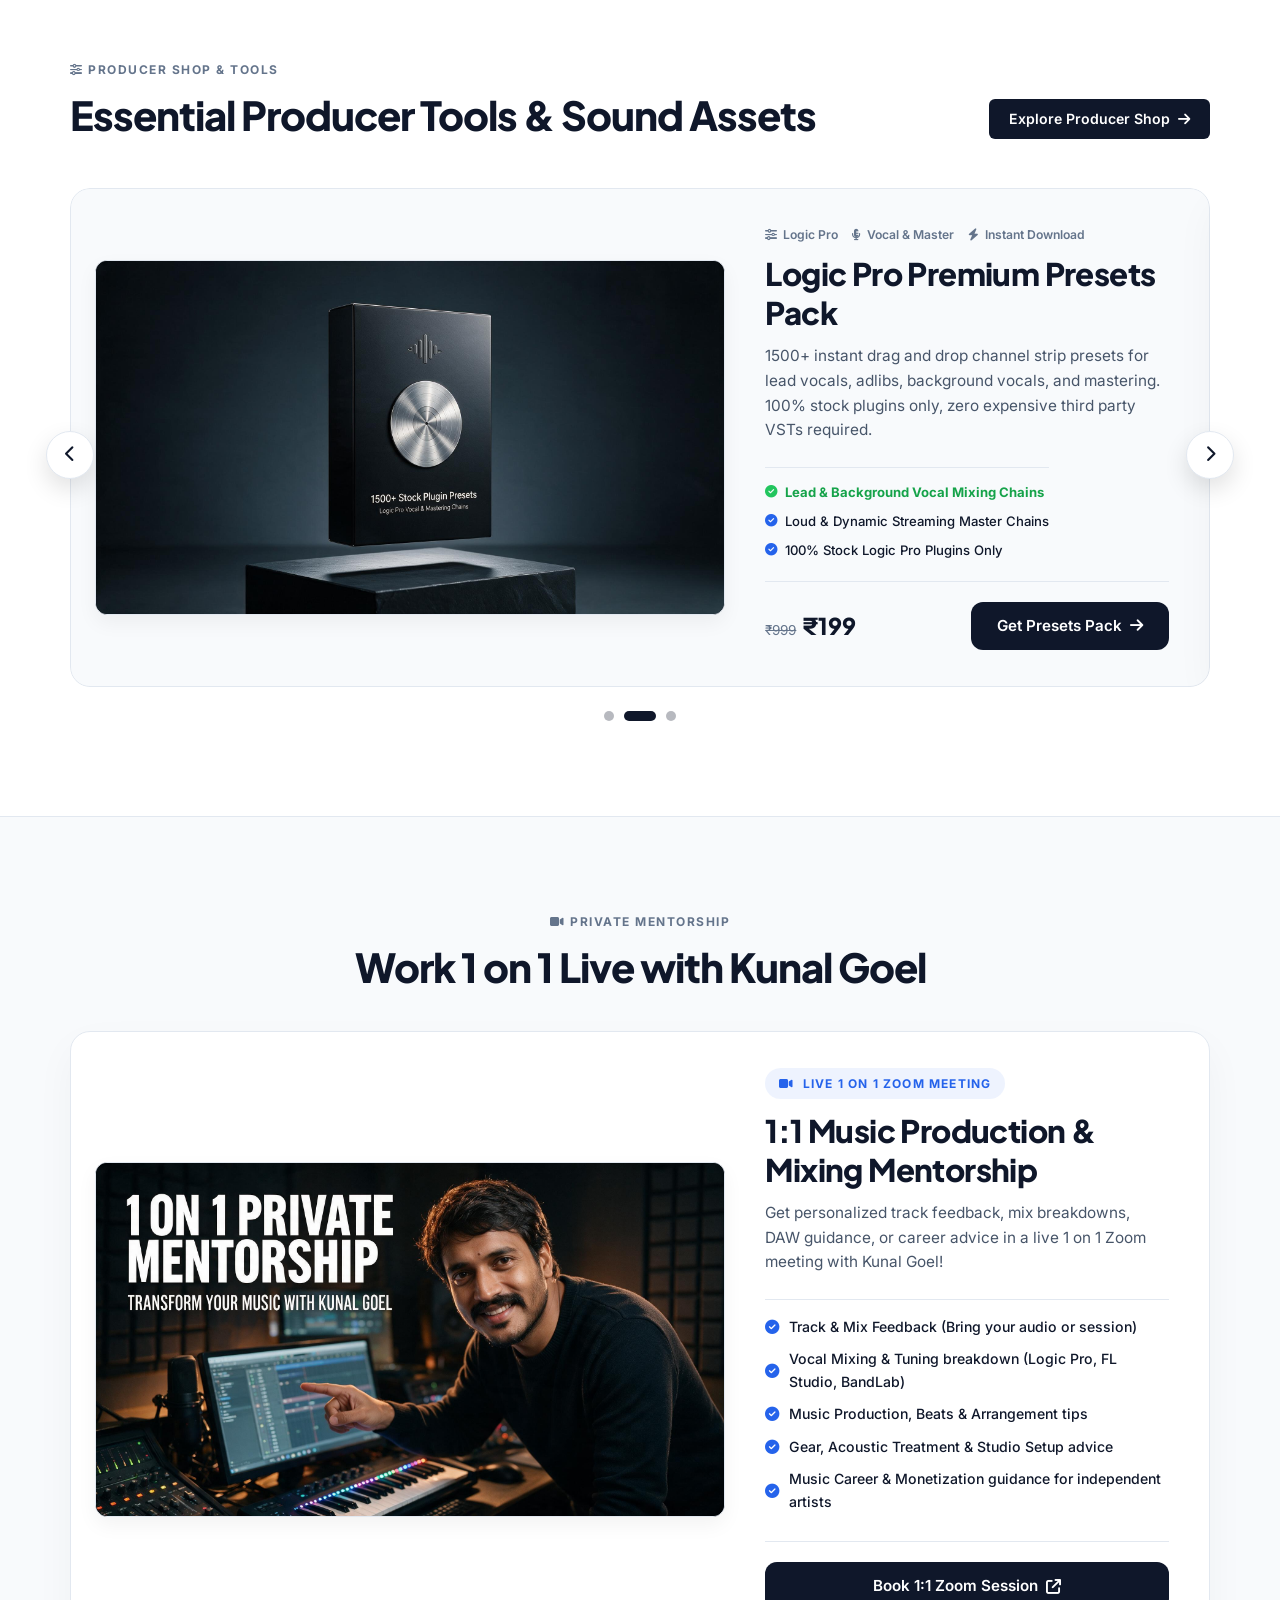
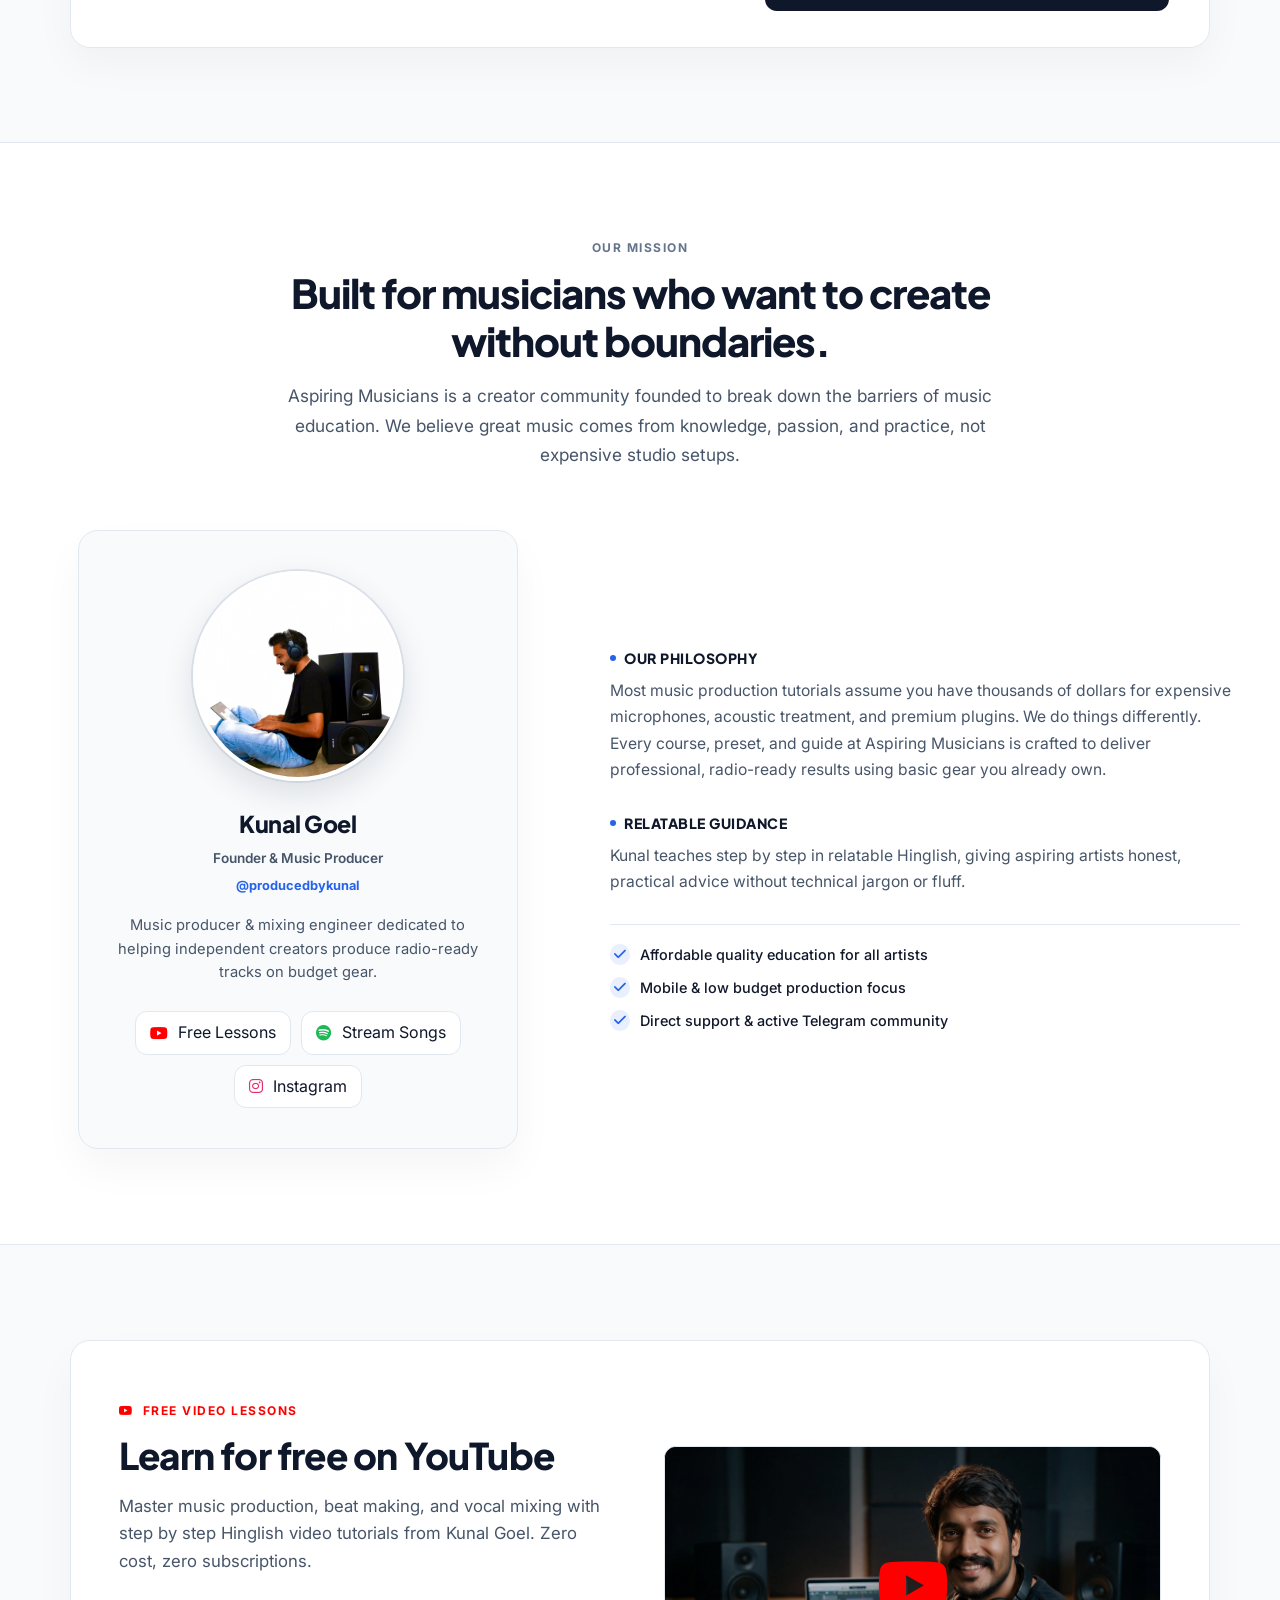
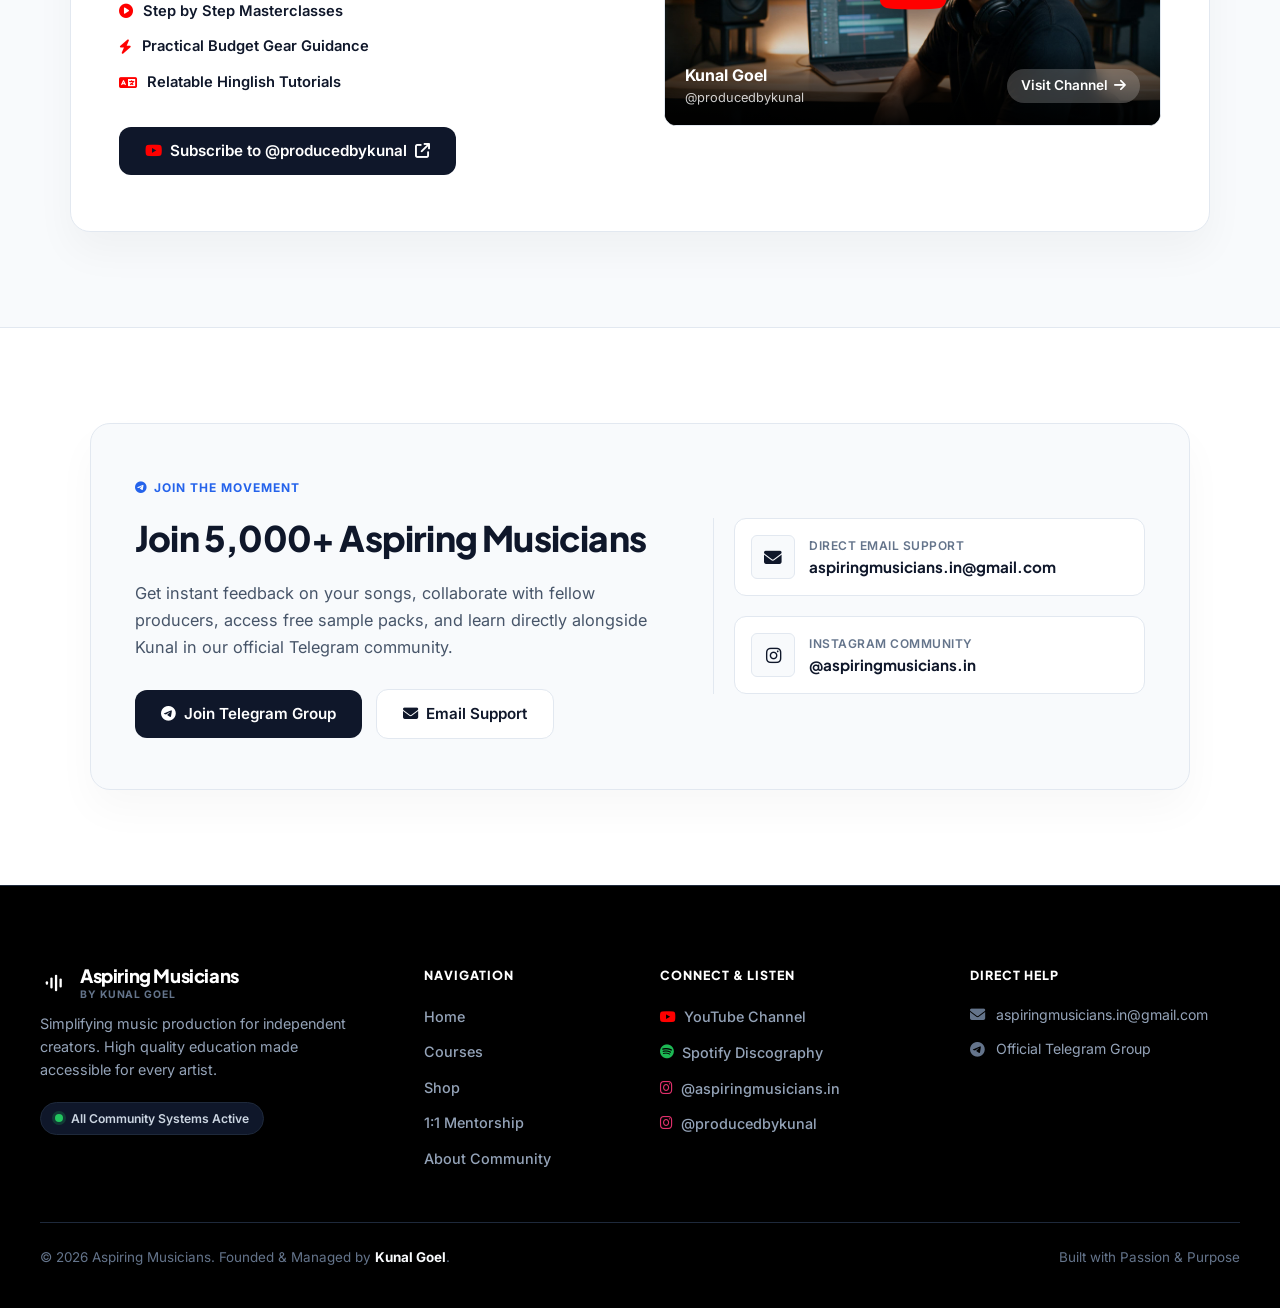
==== commit 345d1a37: "Redesigned ultra-minimalist Apple-style Open Graph share banner featuring large centered soundwave l" ====
--- a/index.html
+++ b/index.html
@@ -11,7 +11,7 @@
     <meta property="og:url" content="https://aspiringmusicians.in/">
     <meta property="og:title" content="Aspiring Musicians — By Kunal Goel">
     <meta property="og:description" content="World's most accessible ecosystem for musicians. Master music production, vocal mixing, and mastering with Hinglish courses, presets, and mentorship.">
-    <meta property="og:image" content="https://aspiringmusicians.in/Assets/OG%20Share%20Banner.jpg?v=2">
+    <meta property="og:image" content="https://aspiringmusicians.in/Assets/OG%20Share%20Banner.jpg?v=3">
     <meta property="og:image:width" content="1200">
     <meta property="og:image:height" content="630">
     <meta property="og:image:alt" content="Aspiring Musicians — By Kunal Goel">
@@ -21,7 +21,7 @@
     <meta name="twitter:url" content="https://aspiringmusicians.in/">
     <meta name="twitter:title" content="Aspiring Musicians — By Kunal Goel">
     <meta name="twitter:description" content="World's most accessible ecosystem for musicians. Master music production, vocal mixing, and mastering with Hinglish courses, presets, and mentorship.">
-    <meta name="twitter:image" content="https://aspiringmusicians.in/Assets/OG%20Share%20Banner.jpg?v=2">
+    <meta name="twitter:image" content="https://aspiringmusicians.in/Assets/OG%20Share%20Banner.jpg?v=3">
     
     <!-- Google Fonts: Plus Jakarta Sans & Inter -->
     <link rel="preconnect" href="https://fonts.googleapis.com">
